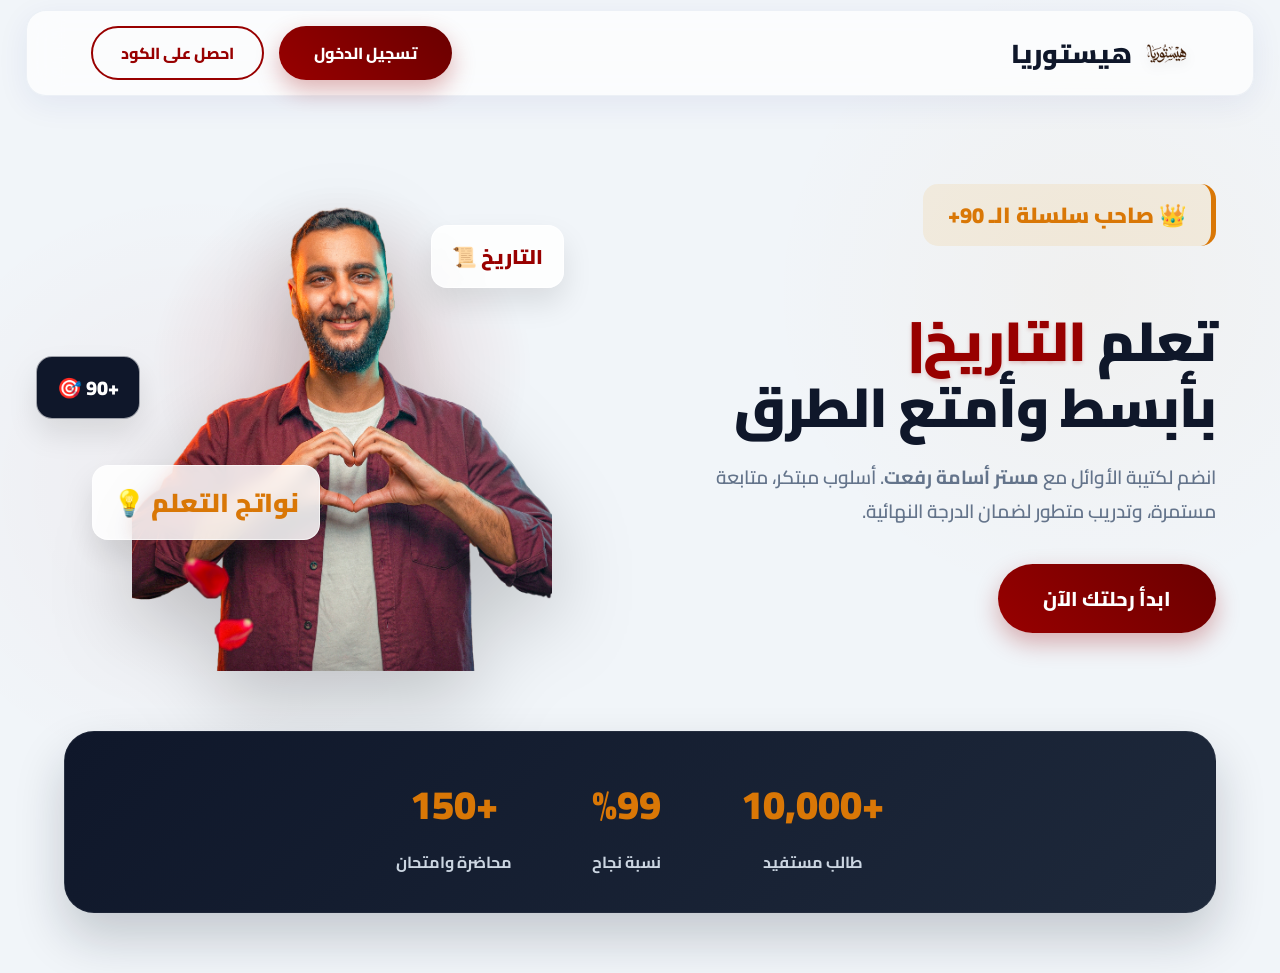
==== index.html @ 27aa2510 "Add files via upload" ====
<!DOCTYPE html>
<html lang="ar" dir="rtl">
<head>
    <meta charset="UTF-8">
    <meta name="viewport" content="width=device-width, initial-scale=1.0">
    <title>منصة الطالب | هيستوريا VIP</title>
    
    <link rel="icon" type="image/png" href="logo.png">
    <link rel="shortcut icon" href="logo.png">
    <link rel="apple-touch-icon" href="logo.png">

    <meta property="og:title" content="منصة الطالب | هيستوريا">
    <meta property="og:description" content="تعلم التاريخ بأبسط وأمتع الطرق مع مستر أسامة رفعت">
    <meta property="og:image" content="logo.png">
    <meta property="og:type" content="website">

    <meta name="description" content="منصة هيستوريا التعليمية لمستر أسامة رفعت، خبير تدريس مادة التاريخ للثانوية العامة.">
    
    <link href="https://fonts.googleapis.com/css2?family=Cairo:wght@400;600;700;900&display=swap" rel="stylesheet">
    <meta name="google-site-verification" content="drZjRuAbbW_q44f7L9jwYfN19uJqpcbithI-6bMrOZg" />
    
    <style>
        /* ========================================== */
        /* 🎨 الهوية البصرية الجديدة (Premium VIP) */
        /* ========================================== */
        * { box-sizing: border-box; scroll-behavior: smooth; font-family: 'Cairo', sans-serif; } 
        :root {
            --primary: #980000;       
            --primary-hover: #6a0000; 
            --secondary: #0f172a;     
            --accent: #d97706;        
            --bg-color: #f1f5f9; 
            --card-bg: rgba(255, 255, 255, 0.85);
            --text-main: #1e293b;
            --text-muted: #64748b;
            --border: rgba(226, 232, 240, 0.6);
            --glass-shadow: 0 8px 32px 0 rgba(31, 38, 135, 0.07);
            --success: #10b981;
            --danger: #ef4444;
        }

        body { 
            background: var(--bg-color); 
            background-image: radial-gradient(circle at 15% 50%, rgba(152, 0, 0, 0.04), transparent 25%),
                              radial-gradient(circle at 85% 30%, rgba(217, 119, 6, 0.04), transparent 25%);
            margin: 0; padding: 0; color: var(--text-main); overflow-x: hidden;
        }

        /* سكرول بار احترافي */
        ::-webkit-scrollbar { width: 8px; }
        ::-webkit-scrollbar-track { background: transparent; }
        ::-webkit-scrollbar-thumb { background: #cbd5e1; border-radius: 10px; }
        ::-webkit-scrollbar-thumb:hover { background: var(--primary); }

        /* ========================================== */
        /* 🌍 الصفحة الرئيسية (Landing Page) */
        /* ========================================== */
        .landing-page { min-height: 100vh; display: flex; flex-direction: column; position: relative; }
        .landing-navbar {
            display: flex; justify-content: space-between; align-items: center;
            padding: 15px 5%; position: sticky; top: 10px; z-index: 100;
            background: rgba(255, 255, 255, 0.7); backdrop-filter: blur(16px);
            border: 1px solid var(--border); border-radius: 20px;
            box-shadow: var(--glass-shadow); margin: 0 2%;
        }
        .landing-logo { font-size: 26px; font-weight: 900; color: var(--secondary); display: flex; align-items: center; gap: 12px; }
        .landing-logo img { width: 45px; filter: drop-shadow(0 4px 6px rgba(0,0,0,0.1)); }
        
        .nav-actions { display: flex; gap: 15px; }

        .btn-outline { background: transparent; color: var(--primary); border: 2px solid var(--primary); padding: 10px 28px; border-radius: 50px; font-weight: 800; font-size: 16px; cursor: pointer; transition: 0.4s; }
        .btn-outline:hover { background: var(--primary); color: white; transform: translateY(-3px); box-shadow: 0 10px 20px rgba(152, 0, 0, 0.15); }
        .btn-solid { background: linear-gradient(45deg, var(--primary), var(--primary-hover)); color: white; border: none; padding: 12px 35px; border-radius: 50px; font-weight: 800; font-size: 16px; cursor: pointer; transition: 0.4s cubic-bezier(0.175, 0.885, 0.32, 1.275); box-shadow: 0 10px 25px rgba(152, 0, 0, 0.3); }
        .btn-solid:hover { transform: translateY(-4px) scale(1.02); box-shadow: 0 15px 35px rgba(152, 0, 0, 0.4); }

        .hero-section { display: flex; align-items: center; justify-content: space-between; padding: 60px 5%; flex-wrap: wrap-reverse; gap: 40px; z-index: 1; }
        .hero-content { flex: 1; min-width: 300px; animation: fadeInUp 1s ease-out forwards; }
        .hero-content h1 { font-size: 55px; font-weight: 900; color: var(--secondary); line-height: 1.2; margin-bottom: 20px; letter-spacing: -1px; }
        .hero-content h1 span { color: var(--primary); text-shadow: 0 2px 4px rgba(152, 0, 0, 0.2); }
        .hero-content p { font-size: 19px; color: var(--text-muted); font-weight: 600; line-height: 1.8; margin-bottom: 35px; max-width: 95%; }
        
        .hero-image-wrapper { flex: 1; min-width: 300px; display: flex; justify-content: center; position: relative; animation: fadeInUp 1.2s ease-out forwards; }
        .hero-image-bg { position: absolute; width: 450px; height: 450px; background: radial-gradient(circle, rgba(152, 0, 0, 0.15) 0%, transparent 60%); z-index: 1; border-radius: 50%; }
        .hero-image-wrapper img { width: 100%; max-width: 420px; z-index: 2; border-radius: 30px; filter: drop-shadow(0 30px 40px rgba(0,0,0,0.2)); }
        
        .float-icon { position: absolute; padding: 12px 20px; border-radius: 16px; font-weight: 900; font-size: 20px; z-index: 3; color: var(--primary); background: rgba(255, 255, 255, 0.85); backdrop-filter: blur(8px); border: 1px solid rgba(255, 255, 255, 0.6); box-shadow: 0 15px 30px rgba(0,0,0,0.1); animation: floating 4s ease-in-out infinite alternate; }
        .float-1 { top: 15%; right: 10%; animation-delay: 0s; }
        .float-2 { bottom: 25%; left: 5%; animation-delay: 1.5s; font-size: 26px; color: var(--accent); }
        .float-3 { top: 40%; left: -5%; animation-delay: 3s; background: var(--secondary); color: white; }

        @keyframes floating { 0% { transform: translateY(0px) rotate(0deg); } 100% { transform: translateY(-18px) rotate(4deg); } }
        @keyframes fadeInUp { from { opacity: 0; transform: translateY(40px); } to { opacity: 1; transform: translateY(0); } }

        .trust-bar { display: flex; justify-content: center; gap: 80px; flex-wrap: wrap; background: linear-gradient(135deg, var(--secondary), #1e293b); padding: 35px 20px; margin: 0 5% 60px 5%; border-radius: 30px; box-shadow: 0 25px 50px rgba(15, 23, 42, 0.2); border: 1px solid rgba(255,255,255,0.05); z-index: 10; position: relative;}
        .trust-item { text-align: center; }
        .trust-item h2 { margin: 0; color: var(--accent); font-size: 40px; font-weight: 900; }
        .trust-item p { margin: 5px 0 0 0; color: #cbd5e1; font-weight: bold; font-size: 16px; }

        .features-section { padding: 80px 5%; text-align: center; background: white; }
        .features-section h2 { font-size: 38px; font-weight: 900; color: var(--secondary); margin-bottom: 60px; }
        .features-grid { display: grid; grid-template-columns: repeat(auto-fit, minmax(300px, 1fr)); gap: 40px; }
        .feature-card { background: var(--card-bg); padding: 45px 30px; border-radius: 30px; border: 1px solid var(--border); box-shadow: 0 10px 30px rgba(0,0,0,0.03); position: relative; overflow: hidden; transition: 0.4s cubic-bezier(0.175, 0.885, 0.32, 1.275); }
        .feature-card::after { content: ''; position: absolute; bottom: 0; left: 0; width: 100%; height: 5px; background: linear-gradient(90deg, var(--primary), var(--accent)); transform: scaleX(0); transition: 0.4s ease; transform-origin: right; }
        .feature-card:hover { transform: translateY(-12px); box-shadow: 0 25px 50px rgba(0,0,0,0.08); }
        .feature-card:hover::after { transform: scaleX(1); transform-origin: left; }
        .feature-icon { font-size: 55px; margin-bottom: 25px; filter: drop-shadow(0 4px 6px rgba(0,0,0,0.1)); }
        .feature-card h3 { font-size: 24px; font-weight: 900; color: var(--secondary); margin-bottom: 15px; }
        .feature-card p { font-size: 16px; color: var(--text-muted); font-weight: 600; line-height: 1.7; }

        .contact-section { background: var(--bg-color); padding: 80px 5%; text-align: center; border-top: 1px solid var(--border); }
        .contact-section h2 { font-size: 34px; font-weight: 900; color: var(--secondary); margin-bottom: 20px; }
        .contact-numbers { display: flex; justify-content: center; gap: 20px; flex-wrap: wrap; margin-top: 40px; }
        .social-btn { padding: 14px 30px; border-radius: 50px; font-size: 16px; font-weight: 900; display: inline-flex; align-items: center; gap: 12px; text-decoration: none; color: white; transition: 0.4s cubic-bezier(0.175, 0.885, 0.32, 1.275); border: none; cursor: pointer; box-shadow: 0 10px 25px rgba(0,0,0,0.15); }
        .social-btn:hover { transform: translateY(-5px) scale(1.05); box-shadow: 0 15px 35px rgba(0,0,0,0.25); color: white; }
        .btn-facebook { background: linear-gradient(45deg, #1877F2, #0b3f83); }
        .btn-youtube { background: linear-gradient(45deg, #FF0000, #980000); }
        .btn-whatsapp { background: linear-gradient(45deg, #25D366, #128C7E); }
        .social-icon-img { width: 24px; height: 24px; fill: currentColor; }

        .cursor { color: var(--primary); animation: blink 0.8s infinite; }
        @keyframes blink { 0%, 100% { opacity: 1; } 50% { opacity: 0; } }

        /* ========================================== */
        /* 💻 واجهة المنصة الداخلية (App Dashboard) */
        /* ========================================== */
        #app-layout { display: none; height: 100vh; overflow: hidden; background: var(--bg-color); }
        .topbar { background: var(--card-bg); backdrop-filter: blur(20px); height: 80px; display: flex; justify-content: space-between; align-items: center; padding: 0 30px; box-shadow: var(--glass-shadow); z-index: 10; position: relative; border-bottom: 1px solid var(--border); }
        .student-info { display: flex; align-items: center; gap: 15px; }
        .student-info img { border: 2px solid var(--primary); padding: 2px; }
        .student-name { font-weight: 900; color: var(--secondary); font-size: 19px; margin: 0; }
        .wallet-btn { background: rgba(16, 185, 129, 0.1); color: var(--success); border: 2px solid rgba(16, 185, 129, 0.3); padding: 8px 20px; border-radius: 20px; font-weight: 800; font-size: 16px; cursor: pointer; display: flex; align-items: center; gap: 8px; transition: 0.3s; }
        .wallet-btn:hover { background: rgba(16, 185, 129, 0.2); transform: scale(1.05); }
        
        .main-container { display: flex; height: calc(100vh - 80px); padding: 20px; gap: 20px; }
        
        /* Floating Sidebar */
        .sidebar { 
            width: 260px; background: var(--card-bg); backdrop-filter: blur(20px); border: 1px solid var(--border);
            border-radius: 24px; padding: 25px 15px; display: flex; flex-direction: column; gap: 8px; box-shadow: var(--glass-shadow); overflow-y: auto;
        }
        .nav-item { padding: 16px 20px; color: var(--text-muted); cursor: pointer; font-weight: 800; font-size: 16px; display: flex; align-items: center; gap: 12px; transition: 0.3s; border-radius: 16px; }
        .nav-item:hover { background: rgba(152, 0, 0, 0.05); color: var(--primary); transform: translateX(-5px); }
        .nav-item.active { background: linear-gradient(45deg, var(--primary), var(--primary-hover)); color: white; box-shadow: 0 8px 20px rgba(152, 0, 0, 0.25); }

        .content-area { flex: 1; overflow-y: auto; padding: 10px 20px 40px 20px; }
        .tab-content { display: none; animation: fadeIn 0.4s ease; }
        .tab-content.active { display: block; }

        /* كارت الطالب الـ VIP الداخلي */
        .premium-student-card {
            background: linear-gradient(135deg, var(--secondary), #0f172a);
            border: 1px solid rgba(255,255,255,0.1); box-shadow: 0 20px 40px rgba(15, 23, 42, 0.3);
            border-radius: 30px; padding: 40px; position: relative; overflow: hidden;
            margin-bottom: 30px; display: flex; flex-wrap: wrap; align-items: center; justify-content: space-between; gap: 20px;
        }
        .premium-student-card::after {
            content: ''; position: absolute; top: 0; left: 0; right: 0; bottom: 0;
            background: url('[data-uri]') repeat;
            pointer-events: none;
        }
        .premium-student-card::before { content: ''; position: absolute; width: 300px; height: 300px; background: radial-gradient(circle, rgba(152,0,0,0.3) 0%, transparent 70%); top: -50px; right: -50px; opacity: 0.8; border-radius: 50%; pointer-events: none; }
        
        .student-info-col { flex: 2; min-width: 250px; z-index: 2; }
        .student-barcode-col { flex: 1; min-width: 150px; text-align: left; z-index: 2; display: flex; flex-direction: column; align-items: flex-end; }
        .student-data-row { display: flex; align-items: center; gap: 10px; margin-bottom: 12px; color: #cbd5e1; font-size: 16px; font-weight: bold; }
        .student-data-row i { background: rgba(255,255,255,0.1); padding: 8px; border-radius: 10px; font-style: normal; font-size: 15px; display: flex; align-items: center; justify-content: center; }

        .page-header { margin-bottom: 25px; }
        .page-header h2 { color: var(--secondary); margin: 0 0 5px 0; font-size: 28px; font-weight: 900; letter-spacing: -0.5px; }
        .page-header p { color: var(--text-muted); margin: 0; font-weight: bold; font-size: 15px;}

        .table-card { background: var(--card-bg); border-radius: 24px; border: 1px solid var(--border); overflow: hidden; box-shadow: var(--glass-shadow); backdrop-filter: blur(10px); }
        .full-table { width: 100%; border-collapse: collapse; }
        .full-table th, .full-table td { padding: 18px 20px; text-align: right; border-bottom: 1px solid var(--border); font-weight: bold; }
        .full-table th { background: rgba(241, 245, 249, 0.7); color: var(--secondary); font-weight: 900; font-size: 15px; }
        .full-table tr:hover td { background: #f1f5f9; }
        .badge { padding: 6px 12px; border-radius: 20px; font-weight: 800; font-size: 13px; }
        .badge-present { color: #047857; background: #d1fae5; }
        .badge-absent { color: #b91c1c; background: #fee2e2; }

        .btn { width: 100%; background: linear-gradient(45deg, var(--primary), var(--primary-hover)); color: white; border: none; padding: 14px 20px; border-radius: 15px; font-size: 16px; font-weight: 900; cursor: pointer; transition: 0.3s; box-shadow: 0 5px 15px rgba(152,0,0,0.2); }
        .btn:hover { transform: translateY(-2px); box-shadow: 0 10px 20px rgba(152,0,0,0.3); }
        .btn-secondary { background: var(--secondary); box-shadow: 0 5px 15px rgba(15,23,42,0.2); }
        .btn-secondary:hover { background: #1e293b; box-shadow: 0 10px 20px rgba(15,23,42,0.3); }

        /* Modal VIP */
        .auth-overlay { position: fixed; top: 0; left: 0; width: 100%; height: 100%; background: rgba(15, 23, 42, 0.9); backdrop-filter: blur(15px); display: none; justify-content: center; align-items: center; z-index: 99999; }
        .auth-overlay.active { display: flex; animation: fadeIn 0.3s ease; }
        .auth-container { display: flex; width: 100%; max-width: 950px; min-height: 600px; background: var(--card-bg); border-radius: 30px; box-shadow: 0 40px 80px rgba(0,0,0,0.5); overflow: hidden; border: 1px solid rgba(255, 255, 255, 0.1); }
        .auth-form-side { flex: 1.2; padding: 60px 50px; display: flex; flex-direction: column; justify-content: center; background: #ffffff; max-height: 90vh; overflow-y: auto; position: relative; }
        .auth-brand-side { flex: 0.8; background: linear-gradient(145deg, var(--secondary) 0%, #1e293b 100%); color: white; padding: 50px 40px; display: flex; flex-direction: column; align-items: center; justify-content: center; text-align: center; position: relative; overflow: hidden; }
        .auth-brand-side::before { content: ''; position: absolute; width: 400px; height: 400px; background: radial-gradient(circle, rgba(152, 0, 0, 0.4) 0%, transparent 60%); top: -100px; right: -100px; border-radius: 50%; pointer-events: none; }
        .auth-brand-side::after { content: ''; position: absolute; width: 300px; height: 300px; background: radial-gradient(circle, rgba(217, 119, 6, 0.15) 0%, transparent 60%); bottom: -50px; left: -50px; border-radius: 50%; pointer-events: none; }
        .modal-logo-wrapper { background: white; width: 140px; height: 140px; border-radius: 50%; display: flex; align-items: center; justify-content: center; box-shadow: 0 20px 40px rgba(0,0,0,0.3); z-index: 2; margin-bottom: 25px; border: 4px solid rgba(255,255,255,0.05); padding: 15px; }
        .modal-logo-wrapper img { max-width: 100%; max-height: 100%; border-radius: 50%; }
        
        .auth-input-group { margin-bottom: 22px; text-align: right; width: 100%; }
        .auth-input-group label { display: block; margin-bottom: 10px; font-weight: 900; color: var(--secondary); font-size: 15px; }
        .auth-input-group input, .auth-input-group select { width: 100%; padding: 16px 20px; border: 2px solid #e2e8f0; border-radius: 16px; font-size: 16px; transition: all 0.3s ease; background: #f8fafc; color: var(--text-main); font-weight: 700; }
        .auth-input-group input:focus, .auth-input-group select:focus { border-color: var(--primary); background: white; outline: none; box-shadow: 0 0 0 4px rgba(152, 0, 0, 0.1); }
        .auth-btn-submit { width: 100%; background: linear-gradient(45deg, var(--primary), var(--primary-hover)); color: white; border: none; padding: 18px; border-radius: 16px; font-size: 18px; font-weight: 900; cursor: pointer; transition: all 0.3s ease; margin-top: 15px; box-shadow: 0 10px 25px rgba(152,0,0,0.25); }
        .auth-btn-submit:hover { transform: translateY(-3px); box-shadow: 0 15px 35px rgba(152,0,0,0.35); }
        .auth-btn-outline { background: transparent; color: var(--secondary); border: 2px solid #e2e8f0; box-shadow: none; margin-top: 15px; }
        .auth-btn-outline:hover { background: #f1f5f9; color: var(--primary); border-color: #cbd5e1; transform: translateY(-2px); }
        .close-auth { position: absolute; top: 25px; left: 25px; background: #f1f5f9; border: none; width: 45px; height: 45px; border-radius: 50%; font-size: 20px; cursor: pointer; transition: 0.3s; z-index: 10; display: flex; align-items: center; justify-content: center; color: var(--text-muted); }
        .close-auth:hover { background: var(--danger); color: white; transform: rotate(90deg); }

        /* Toast Styling (إشعارات منبثقة) */
        #premium-toast-container { position: fixed; top: 30px; left: 30px; z-index: 999999; display: flex; flex-direction: column; gap: 15px; pointer-events: none; }
        .premium-toast { min-width: 320px; max-width: 420px; background: rgba(255, 255, 255, 0.98); backdrop-filter: blur(10px); border-radius: 16px; box-shadow: 0 20px 40px rgba(0,0,0,0.15); display: flex; flex-direction: column; overflow: hidden; animation: slideInLeftToast 0.5s cubic-bezier(0.175, 0.885, 0.32, 1.275) forwards; border: 1px solid rgba(255,255,255,0.5); }
        .premium-toast-content { display: flex; align-items: center; padding: 18px 24px; gap: 18px; direction: rtl; }
        .toast-icon { font-size: 28px; display: flex; align-items: center; justify-content: center; }
        .toast-text { color: #1e293b; font-size: 15px; font-weight: 800; line-height: 1.5; flex: 1; text-align: right; }
        .toast-success { border-right: 6px solid #10b981; }
        .toast-error { border-right: 6px solid #ef4444; }

        @media (max-width: 768px) {
            .hero-section { flex-direction: column; text-align: center; }
            .auth-brand-side { display: none; }
            .auth-container { flex-direction: column; width: 95%; }
            .auth-form-side { padding: 40px 20px; }
            .main-container { flex-direction: column; padding: 10px; }
            .sidebar { width: 100%; height: auto; flex-direction: row; overflow-x: auto; padding: 10px; position: sticky; top: 0; z-index: 100; border-radius: 16px; margin-bottom: 15px; }
            .nav-item { padding: 10px 20px; white-space: nowrap; font-size: 14px; }
            .nav-item:hover { transform: none; }
            .content-area { padding: 5px; }
            .premium-student-card { flex-direction: column; text-align: center; }
            .student-barcode-col { align-items: center; width: 100%; margin-top: 15px; }
        }
        
        @keyframes fadeIn { from { opacity: 0; transform: translateY(10px); } to { opacity: 1; transform: translateY(0); } }
        @keyframes slideInLeftToast { 0% { opacity: 0; transform: translateX(-60px) scale(0.9); } 100% { opacity: 1; transform: translateX(0) scale(1); } }
        @keyframes slideOutLeftToast { 0% { opacity: 1; transform: translateX(0) scale(1); max-height: 100px; margin-bottom: 15px; } 100% { opacity: 0; transform: translateX(-60px) scale(0.9); max-height: 0; margin-bottom: 0; padding: 0; border: none; } }
        @keyframes floatWatermark { 0%, 100% { top: 10%; left: 10%; } 25% { top: 80%; left: 20%; } 50% { top: 50%; left: 80%; } 75% { top: 20%; left: 60%; } }
        .no-select { user-select: none; -webkit-user-select: none; -ms-user-select: none; }

        /* مشغل الفيديو للموبايل */
        @media (max-width: 768px) {
            #protected-course-screen { flex-direction: column !important; }
            #protected-course-screen > div:first-child { padding: 10px 15px !important; }
            #protected-course-screen > div:first-child > div { width: 100% !important; justify-content: space-between !important; gap: 10px !important; }
            #player-course-title { font-size: 14px !important; border-right: none !important; padding-right: 0 !important; flex: 1; text-align: right; line-height: 1.4; }
            #protected-course-screen button[onclick="closeCoursePlayer()"] { padding: 8px 12px !important; font-size: 12px !important; white-space: nowrap; }
            #anti-record-container { display: flex !important; flex-direction: column-reverse !important; width: 100% !important; flex: 1 !important; }
            #video-wrapper { width: 100% !important; height: 250px !important; min-height: 250px !important; flex: none !important; }
            #player-playlist { width: 100% !important; height: auto !important; flex: 1 !important; border-left: none !important; border-top: 2px solid #1e293b !important; padding: 15px !important; overflow-y: auto !important; }
        }
    </style>
</head>
<body>

    <div id="premium-toast-container"></div>

    <!-- 🌍 Landing Page -->
    <div id="landing-page" class="landing-page">
        <nav class="landing-navbar">
            <div class="landing-logo"><img src="logo.png" alt="Logo"><span id="nav-brand-name">هيستوريا</span></div>
           <div class="nav-actions">
            <button class="btn-solid" onclick="openAuthModal('login')">تسجيل الدخول</button>
    <button class="btn-outline" onclick="openAuthModal('forgot')">احصل على الكود</button>
    
</div>
        </nav>

        <main class="hero-section">
            <div class="hero-content">
                <div style="display: inline-block; background: rgba(245, 158, 11, 0.1); border-right: 5px solid var(--accent); padding: 10px 25px; margin-bottom: 25px; border-radius: 15px;">
                    <h2 style="margin: 0; font-size: 22px; font-weight: 900; color: var(--accent);">👑 صاحب سلسلة الـ 90+</h2>
                </div>
                <h1>تعلم <span style="color: var(--primary);" id="typewriter-text">التاريخ</span><span class="cursor">|</span> <br> بأبسط وأمتع الطرق</h1>
                <p>انضم لكتيبة الأوائل مع <strong id="hero-teacher-name">مستر أسامة رفعت</strong>. أسلوب مبتكر، متابعة مستمرة، وتدريب متطور لضمان الدرجة النهائية.</p>
                <button class="btn-solid" style="padding: 16px 45px; font-size: 20px;" onclick="openAuthModal('login')">ابدأ رحلتك الآن</button>
            </div>
            
            <div class="hero-image-wrapper">
                <div class="hero-image-bg"></div>
                <img src="mr.png" alt="Teacher" id="hero-teacher-img">
                <div class="float-icon float-1">التاريخ 📜</div>
                <div class="float-icon float-2">نواتج التعلم 💡</div>
                <div class="float-icon float-3">+90 🎯</div>
            </div>
        </main>
        
        <div class="trust-bar">
            <div class="trust-item"><h2>+10,000</h2><p>طالب مستفيد</p></div>
            <div class="trust-item"><h2>%99</h2><p>نسبة نجاح</p></div>
            <div class="trust-item"><h2>+150</h2><p>محاضرة وامتحان</p></div>
        </div>
    </div>

    <!-- 🔐 Auth Modal -->
    <div class="auth-overlay" id="auth-modal">
        <div class="auth-container">
            <button class="close-auth" onclick="closeAuthModal()">✖</button>
            <div class="auth-form-side">
                <div id="login-form-view">
    <h2 style="color: var(--secondary); margin: 0 0 8px 0; font-weight: 900; font-size: 32px;">مرحباً بعودتك 👋</h2>
    <p style="color: var(--text-muted); margin-bottom: 35px; font-weight: bold;">أدخل بياناتك للوصول إلى منصتك التعليمية</p>
    <div class="auth-input-group"><label>🔢 كود الطالب</label><input type="text" id="studentCode" placeholder="أدخل كودك هنا..." style="text-align: center; letter-spacing: 2px;"></div>
    <div class="auth-input-group"><label>📞 رقم هاتف ولي الأمر (كلمة المرور)</label><input type="text" id="parentPhone" placeholder="01XXXXXXXXX" style="text-align: center; letter-spacing: 2px;"></div>
    <div id="error-msg" style="color: white; background: var(--danger); padding: 15px; border-radius: 12px; display: none;">البيانات غير صحيحة!</div>
    
    <!-- زر تسجيل الدخول الأساسي -->
    <button class="btn-solid" style="width: 100%; margin-top: 15px;" id="login-btn-action" onclick="fetchStudentData()">تسجيل الدخول 🚀</button>
    
    <!-- زر الحصول على الكود (تم تصميمه كزر بارز بدلاً من نص صغير) -->
    <button class="btn-outline" style="width: 100%; margin-top: 15px;" onclick="toggleAuthView('forgot')">احصل على الكود 🔍</button>
</div>
                
                <div id="forgot-form-view" style="display: none;">
                    <h2 style="color: var(--secondary); margin: 0 0 5px 0; font-weight: 900; font-size: 24px;">استرجاع كود الطالب 🔍</h2>
                    <p style="color: var(--text-muted); font-size: 13px; font-weight: bold; margin-bottom: 20px;">أدخل رقم هاتفك أو هاتف ولي الأمر للبحث عن الكود الخاص بك</p>
                    <div class="auth-input-group" style="margin-bottom: 20px;"><label>رقم الهاتف المسجل</label><input type="text" id="forgotPhoneInput" placeholder="01XXXXXXXXX" style="text-align: center; letter-spacing: 2px; font-weight: 900; font-size: 16px;"></div>
                    <button class="btn-solid" style="width: 100%;" id="retrieveCodeBtn" onclick="retrieveStudentCode()">البحث عن الكود 🔍</button>
                    <button class="btn-outline" style="width: 100%; margin-top: 15px;" onclick="toggleAuthView('login')">العودة لتسجيل الدخول</button>
                    <p id="forgotMsg" style="margin-top: 15px; font-weight: bold; font-size: 15px; padding: 10px; border-radius: 8px; display: none;"></p>
                </div>

                <div id="register-form-view" style="display: none;">
                    <h2 style="color: var(--secondary); margin: 0 0 5px 0; font-weight: 900; font-size: 24px;">طلب إنشاء حساب 🎓</h2>
                    <p style="color: var(--text-muted); font-weight: bold; margin-bottom: 20px;">أدخل بياناتك ليتم مراجعتها وتسجيلك</p>
                    <div class="auth-input-group"><label>نوع الحساب</label><select id="regType" onchange="toggleRegFields()"><option value="center">طالب سنتر</option><option value="online">طالب أونلاين</option></select></div>
                    <div class="auth-input-group"><label>الاسم ثلاثي</label><input type="text" id="regName" placeholder="اكتب اسمك كما هو في البطاقة"></div>
                    <div style="display: flex; gap: 10px;">
                        <div class="auth-input-group"><label>هاتفك</label><input type="text" id="regPhone" placeholder="01XXXXXXXXX"></div>
                        <div class="auth-input-group"><label>ولي الأمر</label><input type="text" id="regParentPhone" placeholder="01XXXXXXXXX"></div>
                    </div>
                    <div style="display: flex; gap: 10px;">
                        <div class="auth-input-group" style="flex: 2;"><label>الصف الدراسي</label><select id="regLevel"><option value="الصف الأول الثانوي">الصف الأول الثانوي</option><option value="الصف الثاني الثانوي">الصف الثاني الثانوي</option><option value="الصف الثالث الثانوي">الصف الثالث الثانوي</option></select></div>
                        <div class="auth-input-group" id="regTrackGroup" style="flex: 1;"><label>المسار</label><select id="regTrack"><option value="عام">عام</option><option value="أزهر">أزهر</option></select></div>
                    </div>
                    <div id="centerFields" style="display: flex; gap: 10px;"><div class="auth-input-group"><label>السنتر</label><input type="text" id="regCenterName"></div><div class="auth-input-group"><label>المجموعة</label><input type="text" id="regGroupPref"></div></div>
                    <div id="onlineFields" style="display: none; gap: 10px;"><div class="auth-input-group"><label>المحافظة</label><input type="text" id="regGov"></div><div class="auth-input-group"><label>المدرسة</label><input type="text" id="regSchool"></div></div>
                    <button class="btn-solid" style="width: 100%;" id="submitRegBtn" onclick="submitRegistration()">إرسال الطلب 🚀</button>
                    <button class="btn-outline" style="width: 100%; margin-top: 15px;" onclick="toggleAuthView('login')">لديك حساب بالفعل؟ سجل دخولك</button>
                    <p id="regMsg"></p>
                </div>
            </div>
            <div class="auth-brand-side">
                <div class="modal-logo-wrapper"><img src="logo.png" id="modal-teacher-img"></div>
                <h1 id="modal-teacher-name" style="font-size: 32px; font-weight: 900;">مستر أسامة رفعت</h1>
                <p>سجل دخولك لتتمكن من مشاهدة المحاضرات، حل الامتحانات، ومعرفة نتيجتك أولاً بأول.</p>
                <div id="teacher-contact-box" style="margin-top: 30px; background: rgba(255,255,255,0.05); padding: 20px; border-radius: 20px; font-size: 15px; border: 1px solid rgba(255,255,255,0.1); backdrop-filter: blur(5px);"></div>
            </div>
        </div>
    </div>

    <!-- نافذة النجاح للأونلاين -->
    <div id="successOnlineModal" style="display: none; position: fixed; top: 0; left: 0; width: 100%; height: 100%; background: rgba(16, 185, 129, 0.95); z-index: 1000000; justify-content: center; align-items: center;">
        <div style="text-align: center; color: white; animation: fadeIn 0.5s ease;">
            <div style="font-size: 80px; margin-bottom: 20px;">🎉</div>
            <h1 style="font-size: 35px; margin-bottom: 10px; font-weight: 900;">تم التسجيل بنجاح!</h1>
            <p style="font-size: 20px; margin-bottom: 30px;">كود الدخول الخاص بك هو:</p>
            <div id="newOnlineCodeDisplay" style="background: white; color: var(--success); font-size: 45px; font-weight: 900; padding: 20px 50px; border-radius: 20px; letter-spacing: 5px; box-shadow: 0 15px 35px rgba(0,0,0,0.2); display: inline-block;"></div>
            <br>
            <button class="btn-solid" style="background: var(--secondary); margin-top: 30px; width: auto; padding: 15px 40px; display: inline-block;" onclick="location.reload()">الذهاب لتسجيل الدخول ➡</button>
        </div>
    </div>

    <!-- 💻 المنصة الداخلية -->
    <div id="app-layout">
        <header class="topbar">
            <div class="student-info">
                <img src="logo.png" style="width: 45px; border-radius: 50%;">
                <div><h3 class="student-name" id="top-name">اسم الطالب</h3><span style="font-size: 12px; color: var(--text-muted); font-weight: bold;" id="top-group">المجموعة</span></div>
            </div>
            <div style="display: flex; gap: 10px; align-items: center;">
                <div style="position: relative;">
                    <button class="wallet-btn" style="background: var(--card-bg); border-color: var(--border); color: var(--secondary); padding: 8px 15px;" onclick="toggleNotifications()">
                        🔔 <span id="notif-badge" style="background: var(--danger); color: white; border-radius: 50%; padding: 2px 6px; font-size: 12px; position: absolute; top: -5px; right: -5px; display: none; font-weight: bold;">0</span>
                    </button>
                    <div id="notif-dropdown" style="display: none; position: absolute; top: 50px; left: 0; width: 320px; background: white; box-shadow: 0 10px 30px rgba(0,0,0,0.15); border-radius: 12px; border: 1px solid var(--border); z-index: 1000; padding: 15px; max-height: 400px; overflow-y: auto;">
                        <h4 style="margin: 0 0 10px 0; border-bottom: 1px solid var(--border); padding-bottom: 10px; color: var(--secondary); font-weight: 900;">الإشعارات 🔔</h4>
                        <div id="notif-list" style="display: flex; flex-direction: column; gap: 10px;"></div>
                    </div>
                </div>
                <button class="wallet-btn" onclick="switchTab('tab-wallet')">💳 <span id="top-balance">0</span> ج.م</button>
            </div>
        </header>

        <div class="main-container">
            <aside class="sidebar">
                <div class="nav-item active" onclick="switchTab('tab-home')">🏠 الرئيسية</div>
                <div class="nav-item" onclick="switchTab('tab-attendance')">📅 سجل الحضور</div>
                <div class="nav-item" onclick="switchTab('tab-exams')">📝 الامتحانات</div>
                <div class="nav-item" onclick="switchTab('tab-lectures')">🎬 المحاضرات</div>
                <div class="nav-item" onclick="switchTab('tab-wallet')">💰 محفظتي</div>
                <div class="nav-item" onclick="switchTab('tab-rewards')" style="color: #fda4af;">🎁 متجر المكافآت</div>
                <div class="nav-item" onclick="switchTab('tab-forum')" style="color: #c4b5fd;">💬 اسأل المستر</div>
                <div class="nav-item" style="color: var(--danger); margin-top: auto;" onclick="logoutStudent()">🚪 خروج</div>
            </aside>

            <main class="content-area">
                <!-- 🏠 الرئيسية -->
                <div id="tab-home" class="tab-content active">
                    <div class="premium-student-card">
                        <div class="student-info-col">
                            <span style="background:rgba(255, 255, 255, 0.15); padding:6px 15px; border-radius:30px; font-size:12px; font-weight:bold; color:#f8fafc; border: 1px solid rgba(255,255,255,0.3); margin-bottom: 15px; display: inline-block;">● متصل الآن بالمنصة</span>
                            <h2 id="card-student-name" style="margin:0 0 15px 0; font-size:28px; color: white; font-weight: 900;">اسم الطالب</h2>
                            <div style="color: white; font-size: 16px; font-weight: bold; line-height: 1.8;">
                                <div>🎓 الصف: <span id="card-student-level">---</span></div>
                                <div>📚 المجموعة: <span id="card-student-group-name">---</span></div>
                                <div>🏆 نقاط السلوك: <span id="card-behavior-points" style="color: var(--accent); font-size: 20px;">0</span></div>
                            </div>
                        </div>
                        <div class="student-barcode-col">
                            <span style="font-weight:900; letter-spacing:2px; color:#94a3b8; margin-bottom: 10px;">DIGITAL ID</span>
                            <div style="background:white; padding:15px; border-radius:20px; text-align: center; border: 5px solid var(--primary); width: 100%; max-width: 230px;">
                                <svg id="digitalIdBarcode" style="height:60px; width:100%;"></svg>
                                <div id="card-student-code-num" style="font-weight: 900; font-size: 20px; margin-top: 8px; letter-spacing: 4px;">---</div>
                            </div>
                        </div>
                    </div>

                    <div class="page-header"><h2>نظرة عامة</h2><p>ملخص نشاطك في السنتر</p></div>

                    <div style="background: white; padding: 20px; border-radius: 20px; border: 1px solid var(--border); margin-bottom: 25px; box-shadow: 0 10px 20px rgba(0,0,0,0.03);">
                        <div style="display:flex; justify-content:space-between; align-items:center; margin-bottom:15px; flex-wrap:wrap; gap:5px;">
                            <h4 style="margin:0; font-weight:900; color:var(--secondary); font-size: 18px;" id="tracker-text">📈 جاري حساب خطة المذاكرة...</h4>
                            <span id="tracker-percentage" style="background:var(--primary); color:white; padding:4px 12px; border-radius:20px; font-size:13px; font-weight:900;">0%</span>
                        </div>
                        <div style="width:100%; height:12px; background:var(--bg-color); border-radius:10px; overflow:hidden; border: 1px solid var(--border);">
                            <div id="tracker-bar" style="width: 0%; height:100%; background: linear-gradient(90deg, var(--primary), #38bdf8); transition: 0.5s ease-out; border-radius: 10px;"></div>
                        </div>
                        <p id="tracker-reminder" style="margin: 15px 0 0 0; font-size:14px; color:var(--text-muted); font-weight:bold; background: #f8fafc; padding: 10px; border-radius: 8px;"></p>
                    </div>

                    <div style="background: linear-gradient(135deg, #0f172a, #1e293b); color: white; padding: 30px; border-radius: 24px; display: flex; justify-content: space-between; align-items: center; box-shadow: 0 20px 40px rgba(0,0,0,0.2); margin-bottom: 40px; flex-wrap: wrap; gap: 20px;">
                        <div>
                            <p style="margin: 0 0 10px 0; color: #cbd5e1; font-size: 16px; font-weight: bold;">رصيد المحفظة المتاح لشراء المحاضرات</p>
                            <h2 style="margin: 0; font-size: 45px; font-weight: 900; display: flex; align-items: center; gap: 10px;">
                                <span id="walletBalanceDisplay" style="color: #fff;">0</span> 
                                <span style="font-size: 20px; color: #10b981; background: rgba(16,185,129,0.15); padding: 4px 12px; border-radius: 8px;">ج.م</span>
                            </h2>
                        </div>
                        <div style="min-width: 200px;">
                            <button class="btn" style="background: linear-gradient(45deg, #10b981, #059669); font-size: 18px;" onclick="switchTab('tab-wallet')">➕ شحن رصيد المحفظة</button>
                        </div>
                    </div>
                </div>

                <!-- 📅 سجل الحضور -->
                <div id="tab-attendance" class="tab-content">
                    <div class="page-header"><h2 style="color: var(--secondary);">سجل الحضور 📅</h2><p>متابعة تفصيلية لحضورك في الحصص</p></div>
                    <div class="table-card"><table class="full-table" id="attendance-details"></table></div>
                </div>

                <!-- 📝 سجل الامتحانات -->
                <div id="tab-exams" class="tab-content">
                    <div class="page-header"><h2 style="color: var(--secondary);">الامتحانات 📝</h2><p>درجاتك في الامتحانات والواجبات</p></div>
                    <button class="btn" style="margin-bottom: 30px; font-size: 18px; padding: 18px;" onclick="showOnlineExams()">💻 الدخول لمنصة الامتحانات الإلكترونية</button>
                    <div class="table-card"><table class="full-table" id="exams-details"></table></div>
                </div>

                <!-- 🎬 المحاضرات -->
                <div id="tab-lectures" class="tab-content">
                    <div class="page-header"><h2 style="color: var(--secondary);">المحاضرات 🎬</h2><p>شاهد دروسك ومراجعاتك المسجلة</p></div>
                    <div id="studentLecturesList" style="display: grid; grid-template-columns: repeat(auto-fill, minmax(300px, 1fr)); gap: 25px;"></div>
                </div>

                <!-- 💰 المحفظة -->
                <div id="tab-wallet" class="tab-content">
                    <div class="page-header"><h2 style="color: var(--secondary);">المحفظة 💰</h2></div>
                    <div style="background: linear-gradient(135deg, var(--secondary), var(--primary)); border-radius: 24px; padding: 40px; text-align: center; color: white; margin-bottom: 30px;">
                        <h3 style="margin: 0 0 15px 0; color: rgba(255,255,255,0.8);">الرصيد المتاح حالياً</h3>
                        <h1 style="font-size: 60px; font-weight: 900; margin: 0;" id="wallet-page-balance">0 <span style="font-size: 24px;">ج.م</span></h1>
                    </div>
                    <div style="background: white; padding: 30px; border-radius: 24px; border: 1px solid var(--border);">
                        <h3 style="color: var(--secondary); margin: 0 0 10px 0;">💳 شحن الرصيد بكود التفعيل</h3>
                        <div style="display: flex; gap: 15px; flex-wrap: wrap;">
                            <input type="text" id="rechargeCodeInput" placeholder="أدخل الكود" style="flex: 1; padding: 15px; font-size: 18px; text-align: center; border: 2px solid var(--border); border-radius: 16px;">
                            <button class="btn" style="width: auto; padding: 0 40px;" onclick="redeemCode()">شحن الآن 🚀</button>
                        </div>
                    </div>
                </div>

                <!-- 🎁 المتجر -->
                <div id="tab-rewards" class="tab-content">
                    <div class="page-header"><h2 style="color: var(--secondary);">المتجر 🎁</h2></div>
                    <div style="background: white; border-radius: 24px; padding: 30px; border: 1px solid var(--border); margin-bottom: 30px;">
                        <h3 style="color: var(--primary); margin: 0 0 20px 0;">🛍️ العناصر المتاحة</h3>
                        <div id="student-store-grid" style="display: grid; gap: 20px; grid-template-columns: repeat(auto-fill, minmax(280px, 1fr));"></div>
                    </div>
                    <div style="background: white; border-radius: 24px; padding: 30px; border: 1px solid var(--border);">
                        <h3 style="color: var(--secondary); margin: 0 0 20px 0;">🛒 مشترياتي</h3>
                        <div class="table-card"><table class="full-table"><tbody id="student-orders-tbody"></tbody></table></div>
                    </div>
                </div>

                <!-- 💬 المنتدى -->
                <div id="tab-forum" class="tab-content">
                    <div class="page-header"><h2 style="color: var(--secondary);">اسأل المستر 💬</h2></div>
                    <div style="background: white; border-radius: 24px; padding: 30px; border: 1px solid var(--border); margin-bottom: 30px;">
                        <textarea id="forumQuestionInput" placeholder="اكتب سؤالك هنا..." rows="4" style="width: 100%; padding: 20px; border-radius: 16px; border: 2px solid var(--border); font-size: 16px; font-weight: bold;"></textarea>
                        <button class="btn" style="margin-top: 20px; border-radius: 16px;" onclick="submitForumQuestion()">نشر السؤال 🚀</button>
                    </div>
                    <h3 style="margin-bottom: 20px; color: var(--secondary);">📌 مناقشات زملائك</h3>
                    <div id="forum-questions-list" style="display:flex; flex-direction:column; gap:20px;"></div>
                </div>
            </main>
        </div>
    </div>

    <!-- 💻 شاشات الامتحان الإلكتروني والمحاضرات (مخفية) -->
    <div id="online-exams-list-screen" style="display: none; padding: 40px 20px; max-width: 1000px; margin: 0 auto;">
        <div class="page-header" style="text-align: center; margin-bottom: 40px;"><h2>الامتحانات الإلكترونية 💻</h2></div>
        <div id="available-exams-container" style="display: grid; grid-template-columns: repeat(auto-fill, minmax(300px, 1fr)); gap: 20px;"></div>
        <button class="btn btn-secondary" style="margin-top: 40px;" onclick="backToDashboard()">🔙 العودة لمنصة الطالب الرئيسية</button>
    </div>

    <div id="active-exam-screen" style="display: none; padding: 30px 20px; max-width: 800px; margin: 0 auto;">
        <div style="background: var(--secondary); color: white; padding: 15px; border-radius: 12px; text-align: center; margin-bottom: 25px; font-weight: bold; font-size: 22px;">⏱️ الوقت المتبقي: <span id="exam-timer">00:00</span></div>
        <h2 id="active-exam-title" style="text-align: center; color: var(--secondary);"></h2>
        <div id="exam-questions-render"></div>
        <button class="btn" id="submitExamBtn" style="margin-top: 40px;" onclick="submitOnlineExam()">✅ تسليم الامتحان نهائياً</button>
    </div>

    <div id="review-exam-screen" style="display: none; padding: 30px 20px; max-width: 800px; margin: 0 auto;">
        <button class="btn btn-secondary" style="margin-bottom: 20px; width: auto;" onclick="closeReviewScreen()">🔙 العودة</button>
        <div style="background: white; padding: 30px; border-radius: 20px; text-align: center;">
            <h2 id="review-exam-title"></h2>
            <div style="font-size: 32px; font-weight: 900; color: var(--primary);">النتيجة: <span id="review-exam-score" style="color: var(--success);">0</span> / <span id="review-exam-total">0</span></div>
        </div>
        <div id="review-questions-render"></div>
    </div>

    <div id="studentCourseDetailsModal" style="display: none; position: fixed; top: 0; left: 0; width: 100%; height: 100%; background: rgba(15, 23, 42, 0.8); z-index: 999990; align-items: center; justify-content: center; backdrop-filter: blur(10px);">
        <div class="auth-container" style="background: var(--card-bg); width: 650px; max-width: 95%; border-radius: 24px; padding: 30px; position: relative; flex-direction: column; min-height: auto;">
            <span class="close" onclick="document.getElementById('studentCourseDetailsModal').style.display='none'" style="position: absolute; top: 20px; right: 25px; font-size: 32px; cursor: pointer; color: var(--danger);">&times;</span>
            <h2 id="detailsCourseTitle" style="color: var(--secondary); margin-top: 0;"></h2>
            <div style="display: flex; gap: 20px; margin-bottom: 25px;">
                <img id="detailsCourseImage" src="" style="width: 150px; height: 110px; object-fit: cover; border-radius: 12px;">
                <div><p id="detailsCourseDesc" style="color: var(--text-main); font-weight: bold;"></p></div>
            </div>
            <h4>محتويات الكورس 🎥</h4>
            <div id="detailsCoursePlaylist" style="display: flex; flex-direction: column; gap: 12px; max-height: 250px; overflow-y: auto;"></div>
        </div>
    </div>

    <div id="protected-course-screen" style="display: none; position: fixed; top: 0; left: 0; width: 100%; height: 100%; background: #0f172a; z-index: 999999; flex-direction: column;">
        <div style="padding: 15px 30px; background: rgba(15, 23, 42, 0.95); display: flex; justify-content: space-between; align-items: center;">
            <button onclick="closeCoursePlayer()" class="btn-outline" style="color: #ef4444; border-color: #ef4444;">🔙 العودة</button>
            <h3 id="player-course-title" style="color: white; margin: 0;"></h3>
        </div>
        <div style="display: flex; flex: 1; overflow: hidden;" id="anti-record-container">
            <div id="player-playlist" style="width: 350px; background: #0f172a; overflow-y: auto; padding: 25px; border-left: 1px solid #1e293b;"></div>
            <div style="flex: 1; position: relative; background: #000;" id="video-wrapper">
                <iframe id="video-iframe" style="width: 100%; height: 100%; border: none;" allowfullscreen></iframe>
                <div style="position: absolute; top: 0; left: 0; width: 100%; height: 80px; z-index: 5;"></div>
                <div style="position: absolute; bottom: 0; right: 0; width: 10000px; height: 70px; z-index: 5;"></div>
                <div style="position: absolute; bottom: 0; left: 0; width: 10000px; height: 70px; z-index: 5;"></div>
                <div id="video-watermark" style="position: absolute; color: rgba(255,255,255,0.25); font-size: 28px; font-weight: 900; pointer-events: none; z-index: 10; transform: rotate(-30deg); animation: floatWatermark 20s infinite linear; text-align: center;"></div>
                <div id="blackout-screen" onclick="removeBlackout()" style="position: absolute; top:0; left:0; width: 100%; height: 100%; background: rgba(15, 23, 42, 0.98); z-index: 9999; display: none; justify-content: center; align-items: center; flex-direction: column; cursor: pointer;">
                    <span style="font-size: 80px; margin-bottom: 20px;">⚠️</span>
                    <h2 style="color: #ef4444;">تم إخفاء المحتوى للحماية!</h2>
                    <p style="color: #94a3b8;">اضغط هنا للعودة</p>
                </div>
            </div>
        </div>
    </div>

    <!-- استدعاء المكتبات والملف المشفر -->
    <script src="https://cdn.jsdelivr.net/npm/jsbarcode@3.11.5/dist/JsBarcode.all.min.js"></script>
    <script src="student-enc.js"></script>
</body>
</html>
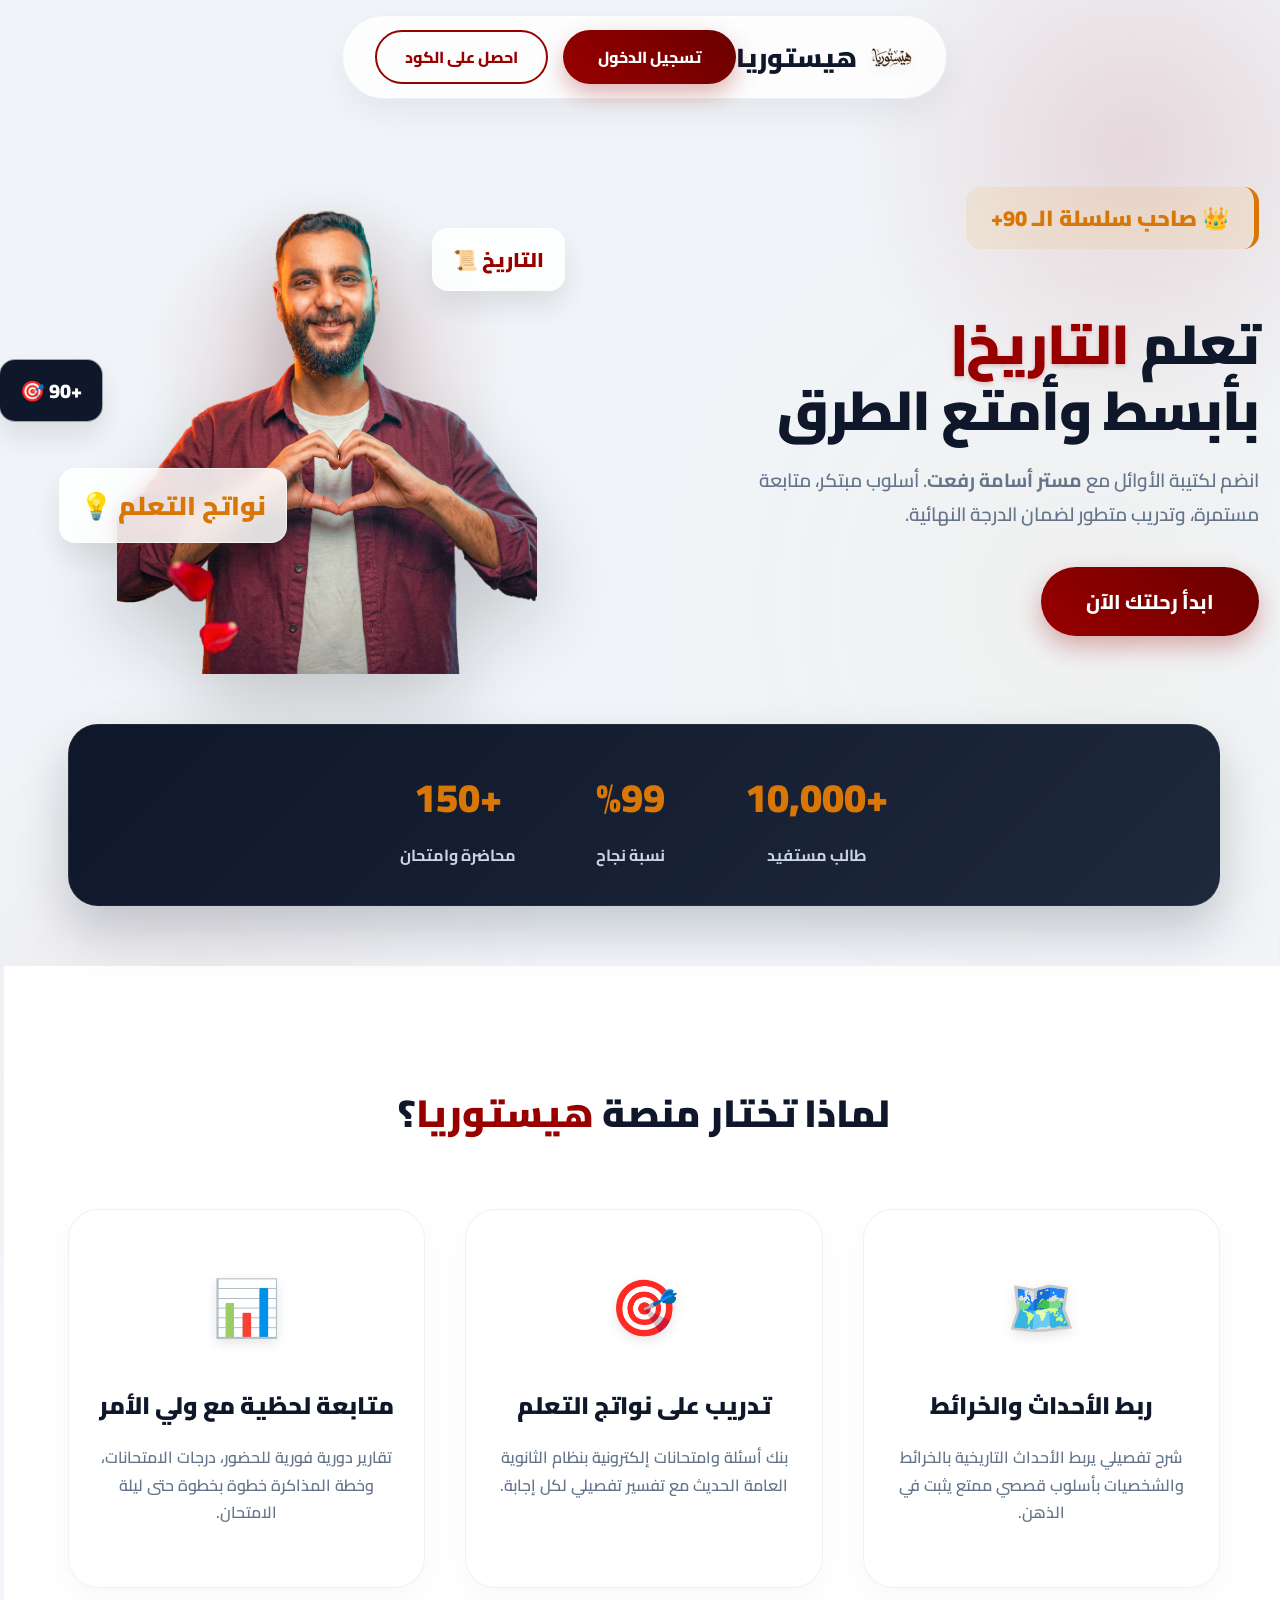
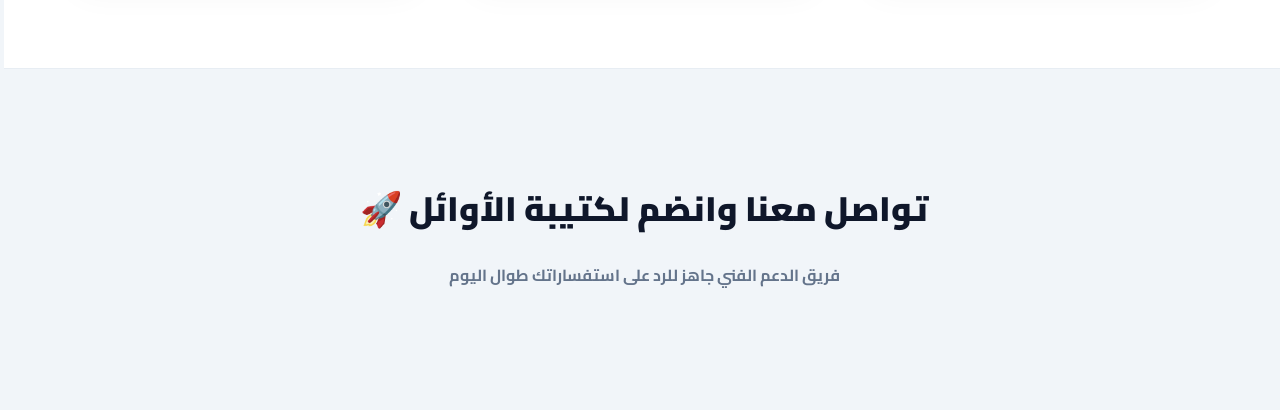
==== commit 4c6375c4: "Add files via upload" ====
--- a/index.html
+++ b/index.html
@@ -18,7 +18,10 @@
     
     <link href="https://fonts.googleapis.com/css2?family=Cairo:wght@400;600;700;900&display=swap" rel="stylesheet">
     <meta name="google-site-verification" content="drZjRuAbbW_q44f7L9jwYfN19uJqpcbithI-6bMrOZg" />
-    
+    <script src="https://unpkg.com/html5-qrcode" type="text/javascript"></script>
+    <!-- 🎬 مكتبة المشغل الاحترافي Plyr.js -->
+    <link rel="stylesheet" href="https://cdn.plyr.io/3.7.8/plyr.css" />
+    <script src="https://cdn.plyr.io/3.7.8/plyr.polyfilled.js"></script>
     <style>
         /* ========================================== */
         /* 🎨 الهوية البصرية الجديدة (Premium VIP) */
@@ -245,6 +248,667 @@
             #video-wrapper { width: 100% !important; height: 250px !important; min-height: 250px !important; flex: none !important; }
             #player-playlist { width: 100% !important; height: auto !important; flex: 1 !important; border-left: none !important; border-top: 2px solid #1e293b !important; padding: 15px !important; overflow-y: auto !important; }
         }
+
+        /* ========================================== */
+        /* 🎨 ثيمات الصفوف الديناميكية والوضع الليلي (VIP) */
+        /* ========================================== */
+        body.theme-grade-1 { --primary: #b45309; --primary-hover: #78350f; --accent: #f59e0b; } /* ذهبي فرعوني لأولى ثانوي */
+        body.theme-grade-2 { --primary: #047857; --primary-hover: #064e3b; --accent: #10b981; } /* زمردي إسلامي لتانية ثانوي */
+        body.theme-grade-3 { --primary: #980000; --primary-hover: #6a0000; --accent: #d97706; } /* أحمر ملكي لتالتة ثانوي */
+
+        body.dark-mode {
+            --bg-color: #090d16;
+            --card-bg: rgba(15, 23, 42, 0.9);
+            --text-main: #f8fafc;
+            --text-muted: #94a3b8;
+            --border: rgba(51, 65, 85, 0.6);
+            --secondary: #f1f5f9;
+        }
+        body.dark-mode .table-card,
+        body.dark-mode .q-slide,
+        body.dark-mode #notif-dropdown {
+            background: #1e293b !important;
+            color: #f8fafc !important;
+            border-color: #334155 !important;
+        }
+        body.dark-mode .full-table th { background: #0f172a; color: #f8fafc; }
+        body.dark-mode .full-table tr:hover td { background: #334155; }
+
+        /* 📱 شريط تطبيق سفلي للموبايل (Bottom App Bar) */
+        @media (max-width: 768px) {
+            #app-layout { height: auto; min-height: 100vh; overflow-y: auto; padding-bottom: 85px; }
+            .main-container { height: auto; padding-bottom: 30px; }
+            .sidebar {
+                position: fixed !important;
+                bottom: 0 !important;
+                top: auto !important;
+                left: 0;
+                right: 0;
+                width: 100% !important;
+                margin: 0 !important;
+                border-radius: 24px 24px 0 0 !important;
+                padding: 8px 10px !important;
+                background: var(--card-bg) !important;
+                backdrop-filter: blur(20px) !important;
+                box-shadow: 0 -10px 30px rgba(0,0,0,0.15) !important;
+                justify-content: space-around;
+                z-index: 9999 !important;
+            }
+            .nav-item {
+                flex-direction: column;
+                gap: 4px;
+                padding: 8px 12px !important;
+                font-size: 11px !important;
+                border-radius: 12px;
+                text-align: center;
+            }
+        }
+
+        /* 🎨 تخصيص مشغل الفيديو Plyr.js ليتماشى مع هوية هيستوريا */
+        :root {
+            --plyr-color-main: var(--primary);
+            --plyr-font-family: 'Cairo', sans-serif;
+            --plyr-control-radius: 10px;
+        }
+        .plyr--video { height: 100% !important; width: 100% !important; }
+
+        /* ========================================================= */
+/* 💳 بطاقة بنك هيستوريا التفاعلية + أنيميشن اللاندينج والـ Auth */
+/* ========================================================= */
+
+/* 1. تحسينات خلفية اللاندينج بيدج المتحركة */
+.landing-page::before {
+    content: '';
+    position: absolute;
+    width: 600px;
+    height: 600px;
+    background: radial-gradient(circle, rgba(152, 0, 0, 0.12) 0%, transparent 70%);
+    top: -150px;
+    right: -150px;
+    border-radius: 50%;
+    animation: pulseGlowBg 6s ease-in-out infinite alternate;
+    pointer-events: none;
+}
+@keyframes pulseGlowBg {
+    0% { transform: scale(1) translate(0, 0); opacity: 0.7; }
+    100% { transform: scale(1.2) translate(-30px, 30px); opacity: 1; }
+}
+
+/* 2. أنيميشن نافذة تسجيل الدخول والتنقل بين التبويبات */
+.auth-overlay.active .auth-container {
+    animation: modalPopIn 0.45s cubic-bezier(0.175, 0.885, 0.32, 1.275) forwards;
+}
+@keyframes modalPopIn {
+    0% { opacity: 0; transform: scale(0.88) translateY(30px); }
+    100% { opacity: 1; transform: scale(1) translateY(0); }
+}
+
+#login-form-view, #guest-form-view, #forgot-form-view, #register-form-view {
+    animation: slideFadeForm 0.35s ease-out forwards;
+}
+@keyframes slideFadeForm {
+    from { opacity: 0; transform: translateX(20px); }
+    to { opacity: 1; transform: translateX(0); }
+}
+
+/* 3. تصميم بطاقة بنك هيستوريا (HISTORIA VIP BANK CARD) */
+.historia-bank-card {
+    width: 100%;
+    max-width: 430px;
+    height: 245px;
+    margin: 0 auto 30px auto;
+    border-radius: 24px;
+    padding: 26px 30px;
+    background: linear-gradient(135deg, #0f172a 0%, #3b0000 55%, #980000 100%);
+    color: #ffffff;
+    box-shadow: 0 25px 50px rgba(152, 0, 0, 0.3), inset 0 1px 1px rgba(255, 255, 255, 0.25);
+    position: relative;
+    overflow: hidden;
+    display: flex;
+    flex-direction: column;
+    justify-content: space-between;
+    direction: ltr;
+    user-select: none;
+    transition: transform 0.4s cubic-bezier(0.175, 0.885, 0.32, 1.275), box-shadow 0.4s ease;
+    border: 1px solid rgba(255, 215, 0, 0.25);
+}
+
+.historia-bank-card:hover, .historia-bank-card.typing-active {
+    transform: translateY(-6px) rotateX(4deg) rotateY(-3deg);
+    box-shadow: 0 30px 60px rgba(152, 0, 0, 0.45), 0 0 25px rgba(245, 158, 11, 0.25);
+}
+
+/* لمعة البطاقة المتحركة */
+.historia-bank-card::before {
+    content: '';
+    position: absolute;
+    top: 0; left: -120%;
+    width: 60%; height: 100%;
+    background: linear-gradient(90deg, transparent, rgba(255, 255, 255, 0.14), transparent);
+    transform: skewX(-25deg);
+    transition: 0.7s;
+    pointer-events: none;
+}
+.historia-bank-card.typing-active::before, .historia-bank-card:hover::before {
+    left: 140%;
+}
+
+.bank-card-top {
+    display: flex;
+    justify-content: space-between;
+    align-items: center;
+    z-index: 2;
+}
+
+.bank-brand {
+    display: flex;
+    align-items: center;
+    gap: 10px;
+}
+.bank-brand img {
+    width: 38px;
+    height: 38px;
+    border-radius: 50%;
+    border: 2px solid #fbbf24;
+    background: #fff;
+}
+.bank-brand-title {
+    font-weight: 900;
+    font-size: 18px;
+    letter-spacing: 1.5px;
+    color: #fbbf24;
+    text-shadow: 0 2px 10px rgba(251, 191, 36, 0.4);
+}
+
+.bank-chip {
+    width: 50px;
+    height: 38px;
+    border-radius: 8px;
+    background: linear-gradient(135deg, #fde68a 0%, #d97706 100%);
+    position: relative;
+    box-shadow: inset 0 1px 2px rgba(255,255,255,0.6), 0 4px 10px rgba(0,0,0,0.3);
+    display: flex;
+    align-items: center;
+    justify-content: center;
+}
+.bank-chip::after {
+    content: '';
+    width: 34px;
+    height: 24px;
+    border: 1px solid rgba(120, 53, 15, 0.45);
+    border-radius: 4px;
+}
+
+/* خانات الـ 16 رقم على البطاقة */
+.bank-card-number {
+    font-family: 'Courier New', monospace;
+    font-size: 24px;
+    font-weight: 900;
+    letter-spacing: 3px;
+    color: #ffffff;
+    text-align: center;
+    margin: 15px 0;
+    text-shadow: 0 3px 8px rgba(0, 0, 0, 0.5);
+    z-index: 2;
+    display: flex;
+    justify-content: space-between;
+    padding: 8px 14px;
+    border-radius: 12px;
+    background: rgba(0, 0, 0, 0.25);
+    border: 1px solid rgba(255, 255, 255, 0.1);
+}
+
+.bank-digit-group {
+    display: inline-block;
+    transition: transform 0.2s ease, color 0.2s ease;
+}
+.bank-digit-group.active-group {
+    color: #fbbf24;
+    transform: scale(1.08);
+}
+
+.bank-card-bottom {
+    display: flex;
+    justify-content: space-between;
+    align-items: flex-end;
+    z-index: 2;
+    direction: rtl;
+}
+
+.bank-holder-label {
+    font-size: 10px;
+    color: #cbd5e1;
+    text-transform: uppercase;
+    margin-bottom: 2px;
+}
+.bank-holder-name {
+    font-size: 15px;
+    font-weight: 900;
+    color: #ffffff;
+}
+
+
+/* ========================================================= */
+/* 🚀 التطوير الاحترافي الشامل: OTP V15 + Floating Nav V2 + Desktop Bento */
+/* ========================================================= */
+
+/* 1. تحسينات عامة للـ Desktop والـ Landing Page */
+.landing-navbar {
+    max-width: 1320px;
+    margin: 15px auto 0 auto !important;
+    padding: 14px 32px !important;
+    border-radius: 100px !important;
+    background: rgba(255, 255, 255, 0.82) !important;
+    box-shadow: 0 15px 35px rgba(15, 23, 42, 0.06) !important;
+}
+body.dark-mode .landing-navbar {
+    background: rgba(15, 23, 42, 0.85) !important;
+}
+
+.hero-section {
+    max-width: 1320px;
+    margin: 0 auto;
+    padding: 50px 25px !important;
+}
+
+/* تنظيم اللابتوب والشاشات الكبيرة */
+@media (min-width: 769px) {
+    .main-container {
+        max-width: 1440px;
+        margin: 0 auto;
+        padding: 24px 30px !important;
+        gap: 28px !important;
+    }
+    .sidebar {
+        width: 270px !important;
+        border-radius: 28px !important;
+        padding: 25px 18px !important;
+        background: var(--card-bg) !important;
+        box-shadow: 0 20px 45px rgba(15, 23, 42, 0.05) !important;
+    }
+    .content-area {
+        padding: 5px 10px 40px 10px !important;
+    }
+}
+
+/* زر تسجيل الخروج العلوي الجديد */
+.top-logout-btn {
+    background: rgba(239, 68, 68, 0.1);
+    color: var(--danger);
+    border: 1.5px solid rgba(239, 68, 68, 0.25);
+    padding: 8px 16px;
+    border-radius: 20px;
+    font-weight: 900;
+    font-size: 14px;
+    cursor: pointer;
+    display: flex;
+    align-items: center;
+    gap: 6px;
+    transition: all 0.3s cubic-bezier(0.175, 0.885, 0.32, 1.275);
+}
+.top-logout-btn:hover {
+    background: var(--danger);
+    color: #ffffff;
+    transform: translateY(-2px);
+    box-shadow: 0 8px 20px rgba(239, 68, 68, 0.3);
+}
+@media (max-width: 768px) {
+    .topbar { padding: 0 12px !important; height: 70px !important; }
+    .top-logout-btn span.logout-text { display: none; }
+    .top-logout-btn { padding: 8px 12px; border-radius: 14px; }
+    .wallet-btn { padding: 6px 12px !important; font-size: 13px !important; }
+    .student-name { font-size: 15px !important; }
+}
+
+/* ========================================================= */
+/* 🔐 2. تصميم شاشة التسجيل (OTP Animation V15) */
+/* ========================================================= */
+.otp-v15-card {
+    text-align: center;
+    padding: 10px 5px;
+}
+
+.otp-lock-badge {
+    width: 76px;
+    height: 76px;
+    margin: 0 auto 18px auto;
+    border-radius: 50%;
+    background: linear-gradient(135deg, rgba(152, 0, 0, 0.08), rgba(217, 119, 6, 0.12));
+    border: 2px solid rgba(152, 0, 0, 0.18);
+    display: flex;
+    align-items: center;
+    justify-content: center;
+    font-size: 34px;
+    box-shadow: 0 12px 30px rgba(152, 0, 0, 0.12);
+    animation: floatLock 3s ease-in-out infinite alternate;
+}
+@keyframes floatLock {
+    0% { transform: translateY(0px); }
+    100% { transform: translateY(-6px); }
+}
+
+/* حقل كود الطالب بتصميم كبسولة متوهجة */
+.otp-code-pill {
+    position: relative;
+    max-width: 340px;
+    margin: 0 auto 22px auto;
+}
+.otp-code-pill input {
+    width: 100%;
+    padding: 14px 20px !important;
+    border-radius: 18px !important;
+    border: 2px solid #e2e8f0 !important;
+    background: #f8fafc !important;
+    font-size: 20px !important;
+    font-weight: 900 !important;
+    color: var(--primary) !important;
+    text-align: center;
+    letter-spacing: 3px;
+    transition: all 0.3s ease;
+}
+.otp-code-pill input:focus {
+    background: #ffffff !important;
+    border-color: var(--primary) !important;
+    box-shadow: 0 10px 25px rgba(152, 0, 0, 0.12) !important;
+    transform: translateY(-2px);
+}
+
+/* شبكة مربعات رقم الهاتف الـ 11 (OTP Boxes) */
+.otp-boxes-wrapper {
+    display: flex;
+    justify-content: center;
+    gap: 6px;
+    direction: ltr;
+    margin: 12px auto 22px auto;
+    max-width: 100%;
+}
+
+.otp-digit-box {
+    width: 36px;
+    height: 48px;
+    border-radius: 12px;
+    border: 2px solid #cbd5e1;
+    background: #f8fafc;
+    font-size: 20px;
+    font-weight: 900;
+    color: var(--secondary);
+    text-align: center;
+    outline: none;
+    transition: all 0.22s cubic-bezier(0.175, 0.885, 0.32, 1.275);
+    padding: 0;
+}
+
+.otp-digit-box:focus {
+    border-color: var(--primary);
+    background: #ffffff;
+    transform: translateY(-4px) scale(1.06);
+    box-shadow: 0 10px 20px rgba(152, 0, 0, 0.18), 0 0 0 3px rgba(152, 0, 0, 0.1);
+}
+
+.otp-digit-box.filled {
+    border-color: var(--primary);
+    background: rgba(152, 0, 0, 0.04);
+    color: var(--primary);
+    animation: otpPop 0.25s cubic-bezier(0.175, 0.885, 0.32, 1.275);
+}
+
+.otp-digit-box.success-state {
+    border-color: #10b981 !important;
+    background: #d1fae5 !important;
+    color: #047857 !important;
+}
+
+.otp-digit-box.error-state {
+    border-color: #ef4444 !important;
+    background: #fee2e2 !important;
+    color: #b91c1c !important;
+    animation: shakeOtp 0.4s ease;
+}
+
+@keyframes otpPop {
+    0% { transform: scale(0.8); }
+    60% { transform: scale(1.14); }
+    100% { transform: scale(1); }
+}
+@keyframes shakeOtp {
+    0%, 100% { transform: translateX(0); }
+    25% { transform: translateX(-6px); }
+    75% { transform: translateX(6px); }
+}
+
+/* زر التحقق المتحرك (Verifying Pill) */
+.otp-status-btn {
+    width: 100%;
+    max-width: 360px;
+    margin: 5px auto 0 auto;
+    padding: 15px 24px;
+    border-radius: 50px;
+    border: none;
+    background: linear-gradient(45deg, var(--primary), var(--primary-hover));
+    color: white;
+    font-size: 16px;
+    font-weight: 900;
+    cursor: pointer;
+    display: flex;
+    align-items: center;
+    justify-content: center;
+    gap: 10px;
+    box-shadow: 0 12px 28px rgba(152, 0, 0, 0.28);
+    transition: all 0.3s ease;
+}
+.otp-status-btn.verifying {
+    background: linear-gradient(45deg, #4f46e5, #7c3aed);
+    box-shadow: 0 12px 28px rgba(99, 102, 241, 0.35);
+    pointer-events: none;
+}
+.otp-spinner {
+    width: 18px;
+    height: 18px;
+    border: 3px solid rgba(255,255,255,0.3);
+    border-top-color: #ffffff;
+    border-radius: 50%;
+    animation: spinOtp 0.7s linear infinite;
+    display: none;
+}
+.otp-status-btn.verifying .otp-spinner { display: inline-block; }
+@keyframes spinOtp { to { transform: rotate(360deg); } }
+
+@media (max-width: 480px) {
+    .otp-boxes-wrapper { gap: 4px; }
+    .otp-digit-box { width: 27px; height: 42px; font-size: 16px; border-radius: 9px; }
+}
+
+/* ========================================================= */
+/* 📱 3. شريط الموبايل السفلي العائم (Navigation Tabs V2) */
+/* ========================================================= */
+@media (max-width: 768px) {
+    #app-layout {
+        padding-bottom: 95px !important;
+    }
+    .sidebar {
+        position: fixed !important;
+        bottom: 14px !important;
+        left: 50% !important;
+        right: auto !important;
+        transform: translateX(-50%) !important;
+        width: 94% !important;
+        max-width: 430px !important;
+        height: 66px !important;
+        padding: 0 8px !important;
+        border-radius: 40px !important;
+        background: rgba(255, 255, 255, 0.96) !important;
+        backdrop-filter: blur(20px) !important;
+        border: 1px solid rgba(226, 232, 240, 0.9) !important;
+        box-shadow: 0 15px 35px rgba(15, 23, 42, 0.14), 0 4px 12px rgba(0, 0, 0, 0.05) !important;
+        display: grid !important;
+        grid-template-columns: repeat(7, 1fr) !important;
+        align-items: center !important;
+        overflow: visible !important; /* مهم جداً لظهور الفقاعة المرتفعة وعدم السكرول */
+        z-index: 99999 !important;
+        gap: 0 !important;
+    }
+
+    body.dark-mode .sidebar {
+        background: rgba(15, 23, 42, 0.95) !important;
+        border-color: rgba(51, 65, 85, 0.8) !important;
+        box-shadow: 0 15px 35px rgba(0, 0, 0, 0.45) !important;
+    }
+
+    .sidebar .nav-item {
+        padding: 4px 0 !important;
+        margin: 0 !important;
+        height: 100% !important;
+        background: transparent !important;
+        box-shadow: none !important;
+        border-radius: 0 !important;
+        display: flex !important;
+        flex-direction: column !important;
+        align-items: center !important;
+        justify-content: center !important;
+        gap: 2px !important;
+        position: relative !important;
+        color: #64748b !important;
+        transition: all 0.3s cubic-bezier(0.175, 0.885, 0.32, 1.275) !important;
+        white-space: nowrap !important;
+    }
+
+    .sidebar .nav-item .nav-icon {
+        width: 36px;
+        height: 36px;
+        border-radius: 50%;
+        display: flex;
+        align-items: center;
+        justify-content: center;
+        font-size: 18px;
+        transition: all 0.35s cubic-bezier(0.175, 0.885, 0.32, 1.275);
+    }
+
+    .sidebar .nav-item .nav-label {
+        font-size: 9.5px !important;
+        font-weight: 800 !important;
+        line-height: 1 !important;
+        transition: all 0.25s ease;
+    }
+
+    /* الفقاعة العائمة للتبويب النشط مثل صورة Navigation Tabs V2 */
+    .sidebar .nav-item.active .nav-icon {
+        background: linear-gradient(135deg, var(--primary), #e11d48) !important;
+        color: #ffffff !important;
+        transform: translateY(-18px) scale(1.12) !important;
+        box-shadow: 0 10px 20px rgba(152, 0, 0, 0.38) !important;
+        border: 3px solid var(--bg-color) !important;
+    }
+
+    .sidebar .nav-item.active .nav-label {
+        color: var(--primary) !important;
+        font-weight: 900 !important;
+        transform: translateY(-6px);
+    }
+    body.dark-mode .sidebar .nav-item.active .nav-label {
+        color: #fbbf24 !important;
+    }
+}
+
+
+/* ========================================================= */
+/* 🎨 استكمال الهوية البصرية لباقي صفحات المنصة (Bento V14) */
+/* ========================================================= */
+
+/* الشبكة الذكية للصفحة الرئيسية */
+.bento-home-grid {
+    display: grid;
+    grid-template-columns: 1.4fr 1fr;
+    gap: 22px;
+    margin-bottom: 25px;
+}
+@media (max-width: 992px) {
+    .bento-home-grid { grid-template-columns: 1fr; }
+}
+
+/* كروت الأقسام الموحدة (Glass Cards) */
+.v14-surface-card {
+    background: var(--card-bg);
+    backdrop-filter: blur(18px);
+    border: 1px solid var(--border);
+    border-radius: 26px;
+    padding: 26px;
+    box-shadow: 0 12px 32px rgba(15, 23, 42, 0.05);
+    transition: transform 0.3s ease, box-shadow 0.3s ease;
+}
+body.dark-mode .v14-surface-card {
+    background: rgba(15, 23, 42, 0.85);
+    border-color: rgba(51, 65, 85, 0.7);
+}
+
+/* هيدر الصفحات الداخلية العصري */
+.v14-page-banner {
+    display: flex;
+    justify-content: space-between;
+    align-items: center;
+    flex-wrap: wrap;
+    gap: 15px;
+    background: var(--card-bg);
+    backdrop-filter: blur(16px);
+    border: 1px solid var(--border);
+    border-right: 5px solid var(--primary);
+    padding: 20px 26px;
+    border-radius: 24px;
+    margin-bottom: 24px;
+    box-shadow: 0 8px 25px rgba(15, 23, 42, 0.04);
+}
+.v14-page-banner h2 {
+    margin: 0 0 4px 0;
+    font-size: 24px;
+    font-weight: 900;
+    color: var(--secondary);
+}
+.v14-page-banner p {
+    margin: 0;
+    font-size: 14px;
+    color: var(--text-muted);
+    font-weight: 700;
+}
+
+/* كروت الكورسات والامتحانات الاحترافية */
+.v14-course-card {
+    background: var(--card-bg);
+    border-radius: 24px;
+    overflow: hidden;
+    border: 1px solid var(--border);
+    box-shadow: 0 12px 30px rgba(15, 23, 42, 0.05);
+    display: flex;
+    flex-direction: column;
+    transition: all 0.35s cubic-bezier(0.175, 0.885, 0.32, 1.275);
+}
+.v14-course-card:hover {
+    transform: translateY(-8px);
+    box-shadow: 0 22px 45px rgba(152, 0, 0, 0.12);
+    border-color: rgba(152, 0, 0, 0.3);
+}
+
+/* شاشات الامتحان والمراجعة بملء الشاشة */
+.v14-fullscreen-view {
+    min-height: 100vh;
+    padding: 35px 5%;
+    max-width: 1100px;
+    margin: 0 auto;
+}
+.exam-sticky-header {
+    position: sticky;
+    top: 15px;
+    z-index: 90;
+    background: rgba(15, 23, 42, 0.92);
+    backdrop-filter: blur(16px);
+    color: white;
+    padding: 16px 28px;
+    border-radius: 22px;
+    display: flex;
+    justify-content: space-between;
+    align-items: center;
+    margin-bottom: 25px;
+    box-shadow: 0 15px 35px rgba(0, 0, 0, 0.2);
+    border: 1px solid rgba(255, 255, 255, 0.1);
+}
     </style>
 </head>
 <body>
@@ -255,7 +919,7 @@
     <div id="landing-page" class="landing-page">
         <nav class="landing-navbar">
             <div class="landing-logo"><img src="logo.png" alt="Logo"><span id="nav-brand-name">هيستوريا</span></div>
-           <div class="nav-actions">
+            <div class="nav-actions">
             <button class="btn-solid" onclick="openAuthModal('login')">تسجيل الدخول</button>
     <button class="btn-outline" onclick="openAuthModal('forgot')">احصل على الكود</button>
     
@@ -286,6 +950,35 @@
             <div class="trust-item"><h2>%99</h2><p>نسبة نجاح</p></div>
             <div class="trust-item"><h2>+150</h2><p>محاضرة وامتحان</p></div>
         </div>
+
+        <!-- ✨ قسم مميزات المنصة -->
+        <section class="features-section">
+            <h2>لماذا تختار منصة <span style="color: var(--primary);">هيستوريا</span>؟</h2>
+            <div class="features-grid">
+                <div class="feature-card">
+                    <div class="feature-icon">🗺️</div>
+                    <h3>ربط الأحداث والخرائط</h3>
+                    <p>شرح تفصيلي يربط الأحداث التاريخية بالخرائط والشخصيات بأسلوب قصصي ممتع يثبت في الذهن.</p>
+                </div>
+                <div class="feature-card">
+                    <div class="feature-icon">🎯</div>
+                    <h3>تدريب على نواتج التعلم</h3>
+                    <p>بنك أسئلة وامتحانات إلكترونية بنظام الثانوية العامة الحديث مع تفسير تفصيلي لكل إجابة.</p>
+                </div>
+                <div class="feature-card">
+                    <div class="feature-icon">📊</div>
+                    <h3>متابعة لحظية مع ولي الأمر</h3>
+                    <p>تقارير دورية فورية للحضور، درجات الامتحانات، وخطة المذاكرة خطوة بخطوة حتى ليلة الامتحان.</p>
+                </div>
+            </div>
+        </section>
+
+        <!-- 📞 قسم التواصل والدعم الفني -->
+        <footer class="contact-section">
+            <h2>تواصل معنا وانضم لكتيبة الأوائل 🚀</h2>
+            <p style="color: var(--text-muted); font-weight: bold;">فريق الدعم الفني جاهز للرد على استفساراتك طوال اليوم</p>
+            <div id="landing-contact-box" class="contact-numbers"></div>
+        </footer>
     </div>
 
     <!-- 🔐 Auth Modal -->
@@ -293,18 +986,121 @@
         <div class="auth-container">
             <button class="close-auth" onclick="closeAuthModal()">✖</button>
             <div class="auth-form-side">
-                <div id="login-form-view">
-    <h2 style="color: var(--secondary); margin: 0 0 8px 0; font-weight: 900; font-size: 32px;">مرحباً بعودتك 👋</h2>
-    <p style="color: var(--text-muted); margin-bottom: 35px; font-weight: bold;">أدخل بياناتك للوصول إلى منصتك التعليمية</p>
-    <div class="auth-input-group"><label>🔢 كود الطالب</label><input type="text" id="studentCode" placeholder="أدخل كودك هنا..." style="text-align: center; letter-spacing: 2px;"></div>
-    <div class="auth-input-group"><label>📞 رقم هاتف ولي الأمر (كلمة المرور)</label><input type="text" id="parentPhone" placeholder="01XXXXXXXXX" style="text-align: center; letter-spacing: 2px;"></div>
-    <div id="error-msg" style="color: white; background: var(--danger); padding: 15px; border-radius: 12px; display: none;">البيانات غير صحيحة!</div>
+                <div id="login-form-view" class="otp-v15-card">
+    <div class="otp-lock-badge">🔐</div>
+    <h2 style="color: var(--secondary); margin: 0 0 6px 0; font-weight: 900; font-size: 28px;">تأكيد هويتك الآن</h2>
+    <p style="color: var(--text-muted); margin-bottom: 22px; font-weight: bold; font-size: 14px;">أدخل كود الطالب ثم رقم هاتف ولي الأمر وسيتم الدخول تلقائياً ⚡</p>
     
-    <!-- زر تسجيل الدخول الأساسي -->
-    <button class="btn-solid" style="width: 100%; margin-top: 15px;" id="login-btn-action" onclick="fetchStudentData()">تسجيل الدخول 🚀</button>
+    <!-- 1. خانة كود الطالب -->
+    <div class="otp-code-pill">
+        <label style="display: block; margin-bottom: 8px; font-weight: 900; color: var(--secondary); font-size: 14px;">🔢 كود الطالب</label>
+        <input type="text" id="studentCode" placeholder="مثال: 105 أو O-3001" autocomplete="off"
+               onkeydown="if(event.key==='Enter'){ event.preventDefault(); focusFirstOtpBox(); }">
+    </div>
+
+    <!-- 2. مربعات الـ OTP لرقم هاتف ولي الأمر (11 رقم) -->
+    <div style="margin-bottom: 18px;">
+        <label style="display: block; margin-bottom: 8px; font-weight: 900; color: var(--secondary); font-size: 14px;">
+            📱 رقم هاتف ولي الأمر <span style="color: var(--primary); font-size: 12px;">(دخول تلقائي فور اكتمال الرقم)</span>
+        </label>
+        
+        <!-- الحقل المخفي الذي يقرأ منه السيستم بدون أي تعارض -->
+        <input type="hidden" id="parentPhone">
+        
+        <!-- الـ 11 مربع التفاعلي -->
+        <div class="otp-boxes-wrapper" id="parentPhoneOtpContainer">
+            <input type="tel" maxlength="1" class="otp-digit-box" data-idx="0" placeholder="0">
+            <input type="tel" maxlength="1" class="otp-digit-box" data-idx="1" placeholder="1">
+            <input type="tel" maxlength="1" class="otp-digit-box" data-idx="2" placeholder="•">
+            <input type="tel" maxlength="1" class="otp-digit-box" data-idx="3" placeholder="•">
+            <input type="tel" maxlength="1" class="otp-digit-box" data-idx="4" placeholder="•">
+            <input type="tel" maxlength="1" class="otp-digit-box" data-idx="5" placeholder="•">
+            <input type="tel" maxlength="1" class="otp-digit-box" data-idx="6" placeholder="•">
+            <input type="tel" maxlength="1" class="otp-digit-box" data-idx="7" placeholder="•">
+            <input type="tel" maxlength="1" class="otp-digit-box" data-idx="8" placeholder="•">
+            <input type="tel" maxlength="1" class="otp-digit-box" data-idx="9" placeholder="•">
+            <input type="tel" maxlength="1" class="otp-digit-box" data-idx="10" placeholder="•">
+        </div>
+    </div>
+
+    <div id="error-msg" style="color: white; background: var(--danger); padding: 12px 15px; border-radius: 14px; display: none; margin-bottom: 15px; font-weight: bold; font-size: 14px;">البيانات غير صحيحة!</div>
     
-    <!-- زر الحصول على الكود (تم تصميمه كزر بارز بدلاً من نص صغير) -->
-    <button class="btn-outline" style="width: 100%; margin-top: 15px;" onclick="toggleAuthView('forgot')">احصل على الكود 🔍</button>
+    <!-- زر الحالة والتحقق (يتحول تلقائياً إلى Verifying عند اكتمال الـ 11 رقم) -->
+    <button class="otp-status-btn" id="login-btn-action" onclick="fetchStudentData()">
+        <span class="otp-spinner"></span>
+        <span id="login-btn-text">تسجيل الدخول 🚀</span>
+    </button>
+    
+    <div style="display: flex; gap: 10px; margin-top: 18px; justify-content: center; flex-wrap: wrap;">
+        <button class="btn-outline" style="flex: 1; font-size: 14px; padding: 10px 15px;" onclick="toggleAuthView('forgot')">نسيت الكود؟ 🔍</button>
+        <button class="btn-outline" style="flex: 1.4; font-size: 14px; padding: 10px 15px; border-color: var(--success); color: var(--success);" onclick="toggleAuthView('guest')">دخول بكارت شحن 👤</button>
+    </div>
+</div>
+
+<!-- 🔥 واجهة الدخول كضيف (المطورة بالكاميرا والتعليمات) -->
+<div id="guest-form-view" style="display: none;">
+    <h2 style="color: var(--success); margin: 0 0 8px 0; font-weight: 900; font-size: 28px;">الدخول السريع 🚀</h2>
+    
+    <!-- 💡 صندوق التعليمات -->
+    <div style="background: rgba(16, 185, 129, 0.05); border: 1px dashed #10b981; padding: 15px; border-radius: 12px; margin-bottom: 20px; text-align: right;">
+        <h4 style="color: #10b981; margin: 0 0 10px 0; font-size: 15px;">💡 تعليمات الدخول السريع:</h4>
+        <ul style="margin: 0; padding-right: 20px; color: var(--text-muted); font-size: 13px; font-weight: bold; line-height: 1.6;">
+            <li>قم بتوجيه الكاميرا نحو الـ QR Code الموجود في الكارت عبر زر "كاميرا 📷".</li>
+            <li>بمجرد التقاط الكود، سيتم التحقق منه تلقائياً.</li>
+            <li>أدخل اسمك وصفك الدراسي ليتم فتح المنصة وإيداع الرصيد بحسابك فوراً.</li>
+        </ul>
+    </div>
+    
+    <!-- الخطوة 1: التحقق من الكود -->
+    <div id="guest-step-1">
+        <div class="auth-input-group" style="margin-bottom: 15px;">
+            <label>💳 كود الشحن</label>
+            <div style="display: flex; gap: 10px;">
+                <input type="text" id="guestChargeCode" placeholder="أدخل الكود يدوياً..." style="flex: 2; text-align: center; letter-spacing: 2px; font-weight: 900; font-size: 16px; color: var(--primary);">
+                <button class="btn-solid" style="flex: 1; padding: 10px; background: #334155; box-shadow: none; font-size: 14px;" onclick="startGuestScanner()">📷 كاميرا</button>
+            </div>
+        </div>
+
+        <!-- 📷 حاوية الكاميرا (تظهر عند الضغط) -->
+        <div id="guest-scanner-box" style="display: none; margin-bottom: 15px; border-radius: 12px; overflow: hidden; border: 2px dashed var(--success);">
+            <div id="guest-reader" style="width: 100%;"></div>
+            <button class="btn-outline" style="width: 100%; border-radius: 0; border: none; background: #fee2e2; color: #ef4444; margin-top: 0;" onclick="stopGuestScanner()">إلغاء الكاميرا ❌</button>
+        </div>
+
+        <button class="btn-solid" style="width: 100%; background: linear-gradient(45deg, #10b981, #059669); box-shadow: 0 10px 25px rgba(16,185,129,0.3);" id="verifyGuestCodeBtn" onclick="verifyGuestCode()">التحقق من الكود 🔍</button>
+        <button class="btn-outline" style="width: 100%; margin-top: 15px;" onclick="stopGuestScanner(); toggleAuthView('login');">العودة لتسجيل الدخول</button>
+        <p id="guestErrorMsg1" style="color: white; background: var(--danger); padding: 10px; border-radius: 8px; margin-top: 15px; display: none; font-size: 14px; text-align: center;"></p>
+    </div>
+
+    <!-- الخطوة 2: إدخال الاسم والصف ورقم الهاتف -->
+<div id="guest-step-2" style="display: none;">
+    <div style="background: rgba(16, 185, 129, 0.1); border: 1px dashed #10b981; padding: 15px; border-radius: 12px; margin-bottom: 20px; text-align: center;">
+        <span style="color: #10b981; font-weight: 900; font-size: 16px;">✅ كود صالح بقيمة: <span id="guestCodeValueDisplay" style="font-size: 20px;">0</span> ج.م</span>
+    </div>
+    
+    <div class="auth-input-group">
+        <label>👤 اسم الطالب (ثلاثي)</label>
+        <input type="text" id="guestName" placeholder="اكتب اسمك هنا...">
+    </div>
+    
+    <!-- 🔥 الخانة الجديدة لرقم الهاتف (الباسورد) -->
+    <div class="auth-input-group">
+        <label>📱 رقم الهاتف <span style="color:var(--danger); font-size: 11px;">(ستستخدمه ككلمة مرور للدخول لاحقاً)</span></label>
+        <input type="text" id="guestPhone" placeholder="01XXXXXXXXX" maxlength="11" oninput="this.value = this.value.replace(/[^0-9]/g, '')" style="text-align: center; letter-spacing: 2px; font-weight: 900;">
+    </div>
+
+    <div class="auth-input-group">
+        <label>🎓 الصف الدراسي (لتحديد الكورسات المتاحة لك)</label>
+        <select id="guestLevel">
+            <option value="الصف الأول الثانوي">الصف الأول الثانوي</option>
+            <option value="الصف الثاني الثانوي">الصف الثاني الثانوي</option>
+            <option value="الصف الثالث الثانوي">الصف الثالث الثانوي</option>
+        </select>
+    </div>
+    
+    <button class="btn-solid" style="width: 100%; background: linear-gradient(45deg, #3b82f6, #2563eb); box-shadow: 0 10px 25px rgba(59,130,246,0.3);" id="createGuestAccountBtn" onclick="createGuestAccount()">إنشاء الحساب والدخول 🚀</button>
+    <p id="guestErrorMsg2" style="color: white; background: var(--danger); padding: 10px; border-radius: 8px; margin-top: 15px; display: none; font-size: 14px; text-align: center;"></p>
+</div>
 </div>
                 
                 <div id="forgot-form-view" style="display: none;">
@@ -359,197 +1155,362 @@
 
     <!-- 💻 المنصة الداخلية -->
     <div id="app-layout">
+        
+<!-- 🔝 الهيدر العلوي المطور (مع زر تسجيل الخروج في الأعلى) -->
         <header class="topbar">
             <div class="student-info">
                 <img src="logo.png" style="width: 45px; border-radius: 50%;">
-                <div><h3 class="student-name" id="top-name">اسم الطالب</h3><span style="font-size: 12px; color: var(--text-muted); font-weight: bold;" id="top-group">المجموعة</span></div>
+                <div>
+                    <h3 class="student-name" id="top-name">اسم الطالب</h3>
+                    <span style="font-size: 12px; color: var(--text-muted); font-weight: bold;" id="top-group">المجموعة</span>
+                </div>
             </div>
-            <div style="display: flex; gap: 10px; align-items: center;">
+
+            <div style="display: flex; gap: 8px; align-items: center;">
+                <!-- الإشعارات -->
                 <div style="position: relative;">
-                    <button class="wallet-btn" style="background: var(--card-bg); border-color: var(--border); color: var(--secondary); padding: 8px 15px;" onclick="toggleNotifications()">
-                        🔔 <span id="notif-badge" style="background: var(--danger); color: white; border-radius: 50%; padding: 2px 6px; font-size: 12px; position: absolute; top: -5px; right: -5px; display: none; font-weight: bold;">0</span>
+                    <button class="wallet-btn" style="background: var(--card-bg); border-color: var(--border); color: var(--secondary); padding: 8px 13px;" onclick="toggleNotifications()" title="الإشعارات">
+                        🔔 <span id="notif-badge" style="background: var(--danger); color: white; border-radius: 50%; padding: 2px 6px; font-size: 11px; position: absolute; top: -5px; right: -5px; display: none; font-weight: bold;">0</span>
                     </button>
-                    <div id="notif-dropdown" style="display: none; position: absolute; top: 50px; left: 0; width: 320px; background: white; box-shadow: 0 10px 30px rgba(0,0,0,0.15); border-radius: 12px; border: 1px solid var(--border); z-index: 1000; padding: 15px; max-height: 400px; overflow-y: auto;">
+                    <div id="notif-dropdown" style="display: none; position: absolute; top: 50px; left: 0; width: 310px; background: white; box-shadow: 0 15px 35px rgba(0,0,0,0.18); border-radius: 18px; border: 1px solid var(--border); z-index: 1000; padding: 15px; max-height: 380px; overflow-y: auto;">
                         <h4 style="margin: 0 0 10px 0; border-bottom: 1px solid var(--border); padding-bottom: 10px; color: var(--secondary); font-weight: 900;">الإشعارات 🔔</h4>
                         <div id="notif-list" style="display: flex; flex-direction: column; gap: 10px;"></div>
                     </div>
                 </div>
+
+                <!-- الوضع الليلي -->
+                <button class="wallet-btn" style="background: var(--card-bg); border-color: var(--border); color: var(--secondary); padding: 8px 13px;" onclick="toggleStudentDarkMode()" id="student-theme-btn" title="الوضع الليلي">🌙</button>
+
+                <!-- المحفظة -->
                 <button class="wallet-btn" onclick="switchTab('tab-wallet')">💳 <span id="top-balance">0</span> ج.م</button>
+
+                <!-- 🚪 زر تسجيل الخروج في الأعلى -->
+                <button class="top-logout-btn" onclick="logoutStudent()" title="تسجيل الخروج">
+                    <span>🚪</span>
+                    <span class="logout-text">خروج</span>
+                </button>
             </div>
         </header>
 
         <div class="main-container">
+            <!-- 📱💻 القائمة الجانبية للكمبيوتر / الكبسولة العائمة للموبايل (Navigation Tabs V2) -->
             <aside class="sidebar">
-                <div class="nav-item active" onclick="switchTab('tab-home')">🏠 الرئيسية</div>
-                <div class="nav-item" onclick="switchTab('tab-attendance')">📅 سجل الحضور</div>
-                <div class="nav-item" onclick="switchTab('tab-exams')">📝 الامتحانات</div>
-                <div class="nav-item" onclick="switchTab('tab-lectures')">🎬 المحاضرات</div>
-                <div class="nav-item" onclick="switchTab('tab-wallet')">💰 محفظتي</div>
-                <div class="nav-item" onclick="switchTab('tab-rewards')" style="color: #fda4af;">🎁 متجر المكافآت</div>
-                <div class="nav-item" onclick="switchTab('tab-forum')" style="color: #c4b5fd;">💬 اسأل المستر</div>
-                <div class="nav-item" style="color: var(--danger); margin-top: auto;" onclick="logoutStudent()">🚪 خروج</div>
+                <div class="nav-item active" onclick="switchTab('tab-home')">
+                    <span class="nav-icon">🏠</span>
+                    <span class="nav-label">الرئيسية</span>
+                </div>
+                <div class="nav-item" onclick="switchTab('tab-lectures')">
+                    <span class="nav-icon">🎬</span>
+                    <span class="nav-label">المحاضرات</span>
+                </div>
+                <div class="nav-item" onclick="switchTab('tab-exams')">
+                    <span class="nav-icon">📝</span>
+                    <span class="nav-label">الامتحانات</span>
+                </div>
+                <div class="nav-item" onclick="switchTab('tab-attendance')">
+                    <span class="nav-icon">📅</span>
+                    <span class="nav-label">الحضور</span>
+                </div>
+                <div class="nav-item" onclick="switchTab('tab-wallet')">
+                    <span class="nav-icon">💰</span>
+                    <span class="nav-label">محفظتي</span>
+                </div>
+                <div class="nav-item" onclick="switchTab('tab-rewards')">
+                    <span class="nav-icon">🎁</span>
+                    <span class="nav-label">المتجر</span>
+                </div>
+                <div class="nav-item" onclick="switchTab('tab-forum')">
+                    <span class="nav-icon">💬</span>
+                    <span class="nav-label">اسأل المستر</span>
+                </div>
             </aside>
 
             <main class="content-area">
-                <!-- 🏠 الرئيسية -->
+                <!-- 🏠 1. الرئيسية (Bento Dashboard Layout) -->
                 <div id="tab-home" class="tab-content active">
+                    <!-- كارت الهوية الرقمية VIP -->
                     <div class="premium-student-card">
                         <div class="student-info-col">
-                            <span style="background:rgba(255, 255, 255, 0.15); padding:6px 15px; border-radius:30px; font-size:12px; font-weight:bold; color:#f8fafc; border: 1px solid rgba(255,255,255,0.3); margin-bottom: 15px; display: inline-block;">● متصل الآن بالمنصة</span>
-                            <h2 id="card-student-name" style="margin:0 0 15px 0; font-size:28px; color: white; font-weight: 900;">اسم الطالب</h2>
-                            <div style="color: white; font-size: 16px; font-weight: bold; line-height: 1.8;">
-                                <div>🎓 الصف: <span id="card-student-level">---</span></div>
-                                <div>📚 المجموعة: <span id="card-student-group-name">---</span></div>
-                                <div>🏆 نقاط السلوك: <span id="card-behavior-points" style="color: var(--accent); font-size: 20px;">0</span></div>
+                            <span style="background:rgba(16, 185, 129, 0.2); padding:6px 16px; border-radius:50px; font-size:12px; font-weight:900; color:#34d399; border: 1px solid rgba(16, 185, 129, 0.4); margin-bottom: 15px; display: inline-block;">● متصل الآن بالمنصة</span>
+                            <h2 id="card-student-name" style="margin:0 0 15px 0; font-size:30px; color: white; font-weight: 900;">اسم الطالب</h2>
+                            <div style="display: grid; grid-template-columns: repeat(auto-fit, minmax(160px, 1fr)); gap: 12px; color: #e2e8f0; font-size: 15px; font-weight: bold;">
+                                <div style="background: rgba(255,255,255,0.06); padding: 10px 14px; border-radius: 14px;">🎓 الصف: <span id="card-student-level" style="color:#fff;">---</span></div>
+                                <div style="background: rgba(255,255,255,0.06); padding: 10px 14px; border-radius: 14px;">📚 المجموعة: <span id="card-student-group-name" style="color:#fff;">---</span></div>
+                                <div style="background: rgba(245, 158, 11, 0.15); border: 1px solid rgba(245, 158, 11, 0.3); padding: 10px 14px; border-radius: 14px;">🏆 النقاط: <span id="card-behavior-points" style="color: #fbbf24; font-size: 18px; font-weight: 900;">0</span></div>
                             </div>
                         </div>
                         <div class="student-barcode-col">
-                            <span style="font-weight:900; letter-spacing:2px; color:#94a3b8; margin-bottom: 10px;">DIGITAL ID</span>
-                            <div style="background:white; padding:15px; border-radius:20px; text-align: center; border: 5px solid var(--primary); width: 100%; max-width: 230px;">
-                                <svg id="digitalIdBarcode" style="height:60px; width:100%;"></svg>
-                                <div id="card-student-code-num" style="font-weight: 900; font-size: 20px; margin-top: 8px; letter-spacing: 4px;">---</div>
+                            <span style="font-weight:900; letter-spacing:2px; color:#94a3b8; margin-bottom: 8px; font-size: 11px;">HISTORIA DIGITAL PASS</span>
+                            <div style="background:white; padding:14px 18px; border-radius:22px; text-align: center; border: 4px solid var(--primary); width: 100%; max-width: 230px; box-shadow: 0 15px 30px rgba(0,0,0,0.25);">
+                                <svg id="digitalIdBarcode" style="height:55px; width:100%;"></svg>
+                                <div id="card-student-code-num" style="font-weight: 900; font-size: 19px; margin-top: 6px; letter-spacing: 4px; color: #0f172a;">---</div>
                             </div>
                         </div>
                     </div>
 
-                    <div class="page-header"><h2>نظرة عامة</h2><p>ملخص نشاطك في السنتر</p></div>
-
-                    <div style="background: white; padding: 20px; border-radius: 20px; border: 1px solid var(--border); margin-bottom: 25px; box-shadow: 0 10px 20px rgba(0,0,0,0.03);">
-                        <div style="display:flex; justify-content:space-between; align-items:center; margin-bottom:15px; flex-wrap:wrap; gap:5px;">
-                            <h4 style="margin:0; font-weight:900; color:var(--secondary); font-size: 18px;" id="tracker-text">📈 جاري حساب خطة المذاكرة...</h4>
-                            <span id="tracker-percentage" style="background:var(--primary); color:white; padding:4px 12px; border-radius:20px; font-size:13px; font-weight:900;">0%</span>
-                        </div>
-                        <div style="width:100%; height:12px; background:var(--bg-color); border-radius:10px; overflow:hidden; border: 1px solid var(--border);">
-                            <div id="tracker-bar" style="width: 0%; height:100%; background: linear-gradient(90deg, var(--primary), #38bdf8); transition: 0.5s ease-out; border-radius: 10px;"></div>
-                        </div>
-                        <p id="tracker-reminder" style="margin: 15px 0 0 0; font-size:14px; color:var(--text-muted); font-weight:bold; background: #f8fafc; padding: 10px; border-radius: 8px;"></p>
+                    <!-- صف البينتو: خطة المذاكرة + كارت الرصيد السريع -->
+                    <div class="bento-home-grid">
+                        <!-- مؤشر خطة المذاكرة -->
+                        <div class="v14-surface-card" style="display: flex; flex-direction: column; justify-content: space-between;">
+                            <div>
+                                <div style="display:flex; justify-content:space-between; align-items:center; margin-bottom:15px; gap:10px;">
+                                    <h4 style="margin:0; font-weight:900; color:var(--secondary); font-size: 18px;" id="tracker-text">📈 جاري حساب خطة المذاكرة...</h4>
+                                    <span id="tracker-percentage" style="background:linear-gradient(45deg, var(--primary), #e11d48); color:white; padding:5px 14px; border-radius:50px; font-size:14px; font-weight:900;">0%</span>
+                                </div>
+                                <div style="width:100%; height:14px; background:var(--bg-color); border-radius:20px; overflow:hidden; border: 1px solid var(--border); margin-bottom: 15px;">
+                                    <div id="tracker-bar" style="width: 0%; height:100%; background: linear-gradient(90deg, var(--primary), #f59e0b); transition: 0.6s ease-out; border-radius: 20px;"></div>
+                                </div>
+                            </div>
+                            <p id="tracker-reminder" style="margin: 0; font-size:14px; color:var(--text-muted); font-weight:bold; background: var(--bg-color); padding: 12px 16px; border-radius: 14px; border-right: 4px solid var(--accent);"></p>
+                        </div>
+
+                        <!-- ملخص المحفظة السريع -->
+                        <div style="background: linear-gradient(135deg, #0f172a, #1e293b); color: white; padding: 26px; border-radius: 26px; display: flex; flex-direction: column; justify-content: space-between; box-shadow: 0 20px 40px rgba(15, 23, 42, 0.2); border: 1px solid rgba(255,255,255,0.08);">
+                            <div>
+                                <span style="background: rgba(16, 185, 129, 0.15); color: #34d399; padding: 4px 12px; border-radius: 50px; font-size: 12px; font-weight: 900;">💳 HISTORIA WALLET</span>
+                                <p style="margin: 12px 0 4px 0; color: #94a3b8; font-size: 14px; font-weight: bold;">الرصيد المتاح لشراء المحاضرات</p>
+                                <h2 style="margin: 0 0 18px 0; font-size: 40px; font-weight: 900; display: flex; align-items: baseline; gap: 8px;">
+                                    <span id="walletBalanceDisplay" style="color: #fff;">0</span> 
+                                    <span style="font-size: 16px; color: #10b981;">ج.م</span>
+                                </h2>
+                            </div>
+                            <button class="btn" style="background: linear-gradient(45deg, #10b981, #059669); padding: 12px; border-radius: 14px; font-size: 15px;" onclick="switchTab('tab-wallet')">➕ شحن كارت هيستوريا</button>
+                        </div>
                     </div>
 
-                    <div style="background: linear-gradient(135deg, #0f172a, #1e293b); color: white; padding: 30px; border-radius: 24px; display: flex; justify-content: space-between; align-items: center; box-shadow: 0 20px 40px rgba(0,0,0,0.2); margin-bottom: 40px; flex-wrap: wrap; gap: 20px;">
+                    <!-- اختصارات سريعة للطالب -->
+                    <div style="display: grid; grid-template-columns: repeat(auto-fit, minmax(200px, 1fr)); gap: 16px;">
+                        <div class="v14-surface-card" style="padding: 20px; cursor: pointer; display: flex; align-items: center; gap: 15px;" onclick="switchTab('tab-lectures')">
+                            <div style="width: 50px; height: 50px; border-radius: 16px; background: rgba(152, 0, 0, 0.1); color: var(--primary); display: flex; align-items: center; justify-content: center; font-size: 24px;">🎬</div>
+                            <div><h4 style="margin: 0; color: var(--secondary); font-weight: 900;">المحاضرات</h4><span style="font-size: 12px; color: var(--text-muted); font-weight: bold;">شاهد دروسك ومراجعاتك</span></div>
+                        </div>
+                        <div class="v14-surface-card" style="padding: 20px; cursor: pointer; display: flex; align-items: center; gap: 15px;" onclick="showOnlineExams()">
+                            <div style="width: 50px; height: 50px; border-radius: 16px; background: rgba(16, 185, 129, 0.1); color: #10b981; display: flex; align-items: center; justify-content: center; font-size: 24px;">💻</div>
+                            <div><h4 style="margin: 0; color: var(--secondary); font-weight: 900;">الامتحانات الأونلاين</h4><span style="font-size: 12px; color: var(--text-muted); font-weight: bold;">اختبر مستواك الآن</span></div>
+                        </div>
+                        <div class="v14-surface-card" style="padding: 20px; cursor: pointer; display: flex; align-items: center; gap: 15px;" onclick="switchTab('tab-rewards')">
+                            <div style="width: 50px; height: 50px; border-radius: 16px; background: rgba(245, 158, 11, 0.1); color: #f59e0b; display: flex; align-items: center; justify-content: center; font-size: 24px;">🎁</div>
+                            <div><h4 style="margin: 0; color: var(--secondary); font-weight: 900;">متجر المكافآت</h4><span style="font-size: 12px; color: var(--text-muted); font-weight: bold;">استبدل نقاطك بهدايا</span></div>
+                        </div>
+                    </div>
+                </div>
+
+                <!-- 📅 2. سجل الحضور -->
+                <div id="tab-attendance" class="tab-content">
+                    <div class="v14-page-banner">
                         <div>
-                            <p style="margin: 0 0 10px 0; color: #cbd5e1; font-size: 16px; font-weight: bold;">رصيد المحفظة المتاح لشراء المحاضرات</p>
-                            <h2 style="margin: 0; font-size: 45px; font-weight: 900; display: flex; align-items: center; gap: 10px;">
-                                <span id="walletBalanceDisplay" style="color: #fff;">0</span> 
-                                <span style="font-size: 20px; color: #10b981; background: rgba(16,185,129,0.15); padding: 4px 12px; border-radius: 8px;">ج.م</span>
-                            </h2>
-                        </div>
-                        <div style="min-width: 200px;">
-                            <button class="btn" style="background: linear-gradient(45deg, #10b981, #059669); font-size: 18px;" onclick="switchTab('tab-wallet')">➕ شحن رصيد المحفظة</button>
+                            <h2>سجل الحضور والغياب 📅</h2>
+                            <p>متابعة تفصيلية لحضورك في جميع الحصص بالسنتر</p>
                         </div>
                     </div>
-                </div>
-
-                <!-- 📅 سجل الحضور -->
-                <div id="tab-attendance" class="tab-content">
-                    <div class="page-header"><h2 style="color: var(--secondary);">سجل الحضور 📅</h2><p>متابعة تفصيلية لحضورك في الحصص</p></div>
                     <div class="table-card"><table class="full-table" id="attendance-details"></table></div>
                 </div>
 
-                <!-- 📝 سجل الامتحانات -->
+                <!-- 📝 3. سجل الامتحانات -->
                 <div id="tab-exams" class="tab-content">
-                    <div class="page-header"><h2 style="color: var(--secondary);">الامتحانات 📝</h2><p>درجاتك في الامتحانات والواجبات</p></div>
-                    <button class="btn" style="margin-bottom: 30px; font-size: 18px; padding: 18px;" onclick="showOnlineExams()">💻 الدخول لمنصة الامتحانات الإلكترونية</button>
+                    <div class="v14-page-banner">
+                        <div>
+                            <h2>الامتحانات والتقييمات 📝</h2>
+                            <p>درجاتك في امتحانات السنتر والواجبات والامتحانات الإلكترونية</p>
+                        </div>
+                        <button class="btn" style="width: auto; padding: 12px 26px; border-radius: 50px; font-size: 15px;" onclick="showOnlineExams()">💻 دخول منصة الامتحانات الإلكترونية</button>
+                    </div>
                     <div class="table-card"><table class="full-table" id="exams-details"></table></div>
                 </div>
 
-                <!-- 🎬 المحاضرات -->
+                <!-- 🎬 4. المحاضرات -->
                 <div id="tab-lectures" class="tab-content">
-                    <div class="page-header"><h2 style="color: var(--secondary);">المحاضرات 🎬</h2><p>شاهد دروسك ومراجعاتك المسجلة</p></div>
-                    <div id="studentLecturesList" style="display: grid; grid-template-columns: repeat(auto-fill, minmax(300px, 1fr)); gap: 25px;"></div>
-                </div>
-
-                <!-- 💰 المحفظة -->
+                    <div class="v14-page-banner">
+                        <div>
+                            <h2>مكتبة المحاضرات والكورسات 🎬</h2>
+                            <p>شاهد دروسك المسجلة وحمل ملازم الـ PDF الخاصة بكل محاضرة</p>
+                        </div>
+                    </div>
+                    <div id="studentLecturesList" style="display: grid; grid-template-columns: repeat(auto-fill, minmax(300px, 1fr)); gap: 24px;"></div>
+                </div>
+
+                <!-- 💰 5. المحفظة وبطاقة بنك هيستوريا -->
                 <div id="tab-wallet" class="tab-content">
-                    <div class="page-header"><h2 style="color: var(--secondary);">المحفظة 💰</h2></div>
-                    <div style="background: linear-gradient(135deg, var(--secondary), var(--primary)); border-radius: 24px; padding: 40px; text-align: center; color: white; margin-bottom: 30px;">
-                        <h3 style="margin: 0 0 15px 0; color: rgba(255,255,255,0.8);">الرصيد المتاح حالياً</h3>
-                        <h1 style="font-size: 60px; font-weight: 900; margin: 0;" id="wallet-page-balance">0 <span style="font-size: 24px;">ج.م</span></h1>
+                    <div class="v14-page-banner">
+                        <div>
+                            <h2>محفظة بنك هيستوريا 💰</h2>
+                            <p>اشحن رصيدك فوراً عبر كارت الشحن المكون من 16 رقماً أو مسح الـ QR</p>
+                        </div>
+                        <div style="background: rgba(16, 185, 129, 0.12); color: #10b981; padding: 10px 22px; border-radius: 50px; font-weight: 900; font-size: 20px; border: 1px solid rgba(16, 185, 129, 0.3);" id="wallet-page-balance">
+                            0 <span style="font-size: 14px;">ج.م</span>
+                        </div>
                     </div>
-                    <div style="background: white; padding: 30px; border-radius: 24px; border: 1px solid var(--border);">
-                        <h3 style="color: var(--secondary); margin: 0 0 10px 0;">💳 شحن الرصيد بكود التفعيل</h3>
-                        <div style="display: flex; gap: 15px; flex-wrap: wrap;">
-                            <input type="text" id="rechargeCodeInput" placeholder="أدخل الكود" style="flex: 1; padding: 15px; font-size: 18px; text-align: center; border: 2px solid var(--border); border-radius: 16px;">
-                            <button class="btn" style="width: auto; padding: 0 40px;" onclick="redeemCode()">شحن الآن 🚀</button>
+
+                    <div class="v14-surface-card" style="max-width: 650px; margin: 0 auto;">
+                        <!-- 💳 بطاقة بنك هيستوريا الحية -->
+                        <div class="historia-bank-card" id="historiaVisualCard">
+                            <div class="bank-card-top">
+                                <div class="bank-brand">
+                                    <img src="logo.png" alt="Historia">
+                                    <div>
+                                        <div class="bank-brand-title">HISTORIA BANK</div>
+                                        <div style="font-size: 10px; color: #cbd5e1; font-weight: bold;">VIP RECHARGE CARD</div>
+                                    </div>
+                                </div>
+                                <div class="bank-chip"></div>
+                            </div>
+
+                            <div class="bank-card-number" id="liveCardNumberDisplay">
+                                <span class="bank-digit-group" id="cg-0">####</span>
+                                <span class="bank-digit-group" id="cg-1">####</span>
+                                <span class="bank-digit-group" id="cg-2">####</span>
+                                <span class="bank-digit-group" id="cg-3">####</span>
+                            </div>
+
+                            <div class="bank-card-bottom">
+                                <div>
+                                    <div class="bank-holder-label">حامل البطاقة</div>
+                                    <div class="bank-holder-name" id="cardHolderStudentName">طالب هيستوريا VIP</div>
+                                </div>
+                                <div style="text-align: left; direction: ltr;">
+                                    <div class="bank-holder-label">VALID THRU</div>
+                                    <div style="font-weight: 900; font-size: 14px; color: #fbbf24;">12/29</div>
+                                </div>
+                            </div>
+                        </div>
+
+                        <h3 style="color: var(--secondary); margin: 0 0 15px 0; text-align: center; font-size: 17px;">🔢 أدخل أرقام كارت الشحن (16 رقماً)</h3>
+
+                        <div style="display: flex; gap: 10px; flex-wrap: wrap; margin-bottom: 15px;">
+                            <input type="text" id="rechargeCodeInput" inputmode="numeric" maxlength="19"
+                                placeholder="0000 0000 0000 0000"
+                                oninput="formatAndAnimateBankCard(this)"
+                                style="flex: 2; min-width: 230px; padding: 15px; font-size: 20px; text-align: center; border: 2px solid var(--border); border-radius: 16px; font-weight: 900; letter-spacing: 3px; color: var(--primary); direction: ltr; background: var(--bg-color);">
+                            
+                            <button class="btn-secondary" style="flex: 1; min-width: 130px; border-radius: 16px; font-size: 15px; padding: 14px; border: none; color: white; cursor: pointer; display: flex; align-items: center; justify-content: center; gap: 8px; font-weight: 800;" onclick="startWalletScanner()">
+                                <span>📷</span> مسح QR
+                            </button>
+                        </div>
+
+                        <button class="btn" style="width: 100%; padding: 16px; border-radius: 16px; font-size: 18px;" onclick="redeemCode()">
+                            شحن البطاقة الآن 🚀
+                        </button>
+
+                        <div id="wallet-scanner-box" style="display: none; width: 100%; max-width: 400px; margin: 20px auto 0 auto; border-radius: 16px; overflow: hidden; border: 2px dashed var(--success);">
+                            <div id="wallet-reader" style="width: 100%;"></div>
+                            <button class="btn-outline" style="width: 100%; border-radius: 0; border: none; background: #fee2e2; color: #ef4444; margin-top: 0; padding: 12px; font-weight: bold;" onclick="stopWalletScanner()">إلغاء الكاميرا ❌</button>
                         </div>
                     </div>
                 </div>
 
-                <!-- 🎁 المتجر -->
+                <!-- 🎁 6. المتجر -->
                 <div id="tab-rewards" class="tab-content">
-                    <div class="page-header"><h2 style="color: var(--secondary);">المتجر 🎁</h2></div>
-                    <div style="background: white; border-radius: 24px; padding: 30px; border: 1px solid var(--border); margin-bottom: 30px;">
-                        <h3 style="color: var(--primary); margin: 0 0 20px 0;">🛍️ العناصر المتاحة</h3>
-                        <div id="student-store-grid" style="display: grid; gap: 20px; grid-template-columns: repeat(auto-fill, minmax(280px, 1fr));"></div>
+                    <div class="v14-page-banner">
+                        <div>
+                            <h2>متجر مكافآت هيستوريا 🎁</h2>
+                            <p>استبدل نقاط تفوقك أو رصيد محفظتك بمذكرات وهدايا قيمة</p>
+                        </div>
                     </div>
-                    <div style="background: white; border-radius: 24px; padding: 30px; border: 1px solid var(--border);">
-                        <h3 style="color: var(--secondary); margin: 0 0 20px 0;">🛒 مشترياتي</h3>
+                    <div class="v14-surface-card" style="margin-bottom: 25px;">
+                        <h3 style="color: var(--primary); margin: 0 0 20px 0; font-weight: 900;">🛍️ الهدايا والعناصر المتاحة</h3>
+                        <div id="student-store-grid" style="display: grid; gap: 20px; grid-template-columns: repeat(auto-fill, minmax(260px, 1fr));"></div>
+                    </div>
+                    <div class="v14-surface-card">
+                        <h3 style="color: var(--secondary); margin: 0 0 20px 0; font-weight: 900;">🛒 سجل مشترياتي ومكافآتي</h3>
                         <div class="table-card"><table class="full-table"><tbody id="student-orders-tbody"></tbody></table></div>
                     </div>
                 </div>
 
-                <!-- 💬 المنتدى -->
+                <!-- 💬 7. منتدى اسأل المستر -->
                 <div id="tab-forum" class="tab-content">
-                    <div class="page-header"><h2 style="color: var(--secondary);">اسأل المستر 💬</h2></div>
-                    <div style="background: white; border-radius: 24px; padding: 30px; border: 1px solid var(--border); margin-bottom: 30px;">
-                        <textarea id="forumQuestionInput" placeholder="اكتب سؤالك هنا..." rows="4" style="width: 100%; padding: 20px; border-radius: 16px; border: 2px solid var(--border); font-size: 16px; font-weight: bold;"></textarea>
-                        <button class="btn" style="margin-top: 20px; border-radius: 16px;" onclick="submitForumQuestion()">نشر السؤال 🚀</button>
+                    <div class="v14-page-banner">
+                        <div>
+                            <h2>منتدى النقاش (اسأل المستر) 💬</h2>
+                            <p>اطرح سؤالك في المنهج وسيقوم المستر بالرد عليك ليستفيد جميع زملائك</p>
+                        </div>
                     </div>
-                    <h3 style="margin-bottom: 20px; color: var(--secondary);">📌 مناقشات زملائك</h3>
-                    <div id="forum-questions-list" style="display:flex; flex-direction:column; gap:20px;"></div>
+                    <div class="v14-surface-card" style="margin-bottom: 25px;">
+                        <textarea id="forumQuestionInput" placeholder="اكتب سؤالك التاريخي هنا بوضوح..." rows="4" style="width: 100%; padding: 18px; border-radius: 18px; border: 2px solid var(--border); background: var(--bg-color); color: var(--text-main); font-size: 16px; font-weight: bold; outline: none;"></textarea>
+                        <button class="btn" style="margin-top: 15px; border-radius: 16px;" onclick="submitForumQuestion()">نشر السؤال للمستر 🚀</button>
+                    </div>
+                    <h3 style="margin-bottom: 18px; color: var(--secondary); font-weight: 900;">📌 إجابات المستر ومناقشات دفعتك</h3>
+                    <div id="forum-questions-list" style="display:flex; flex-direction:column; gap:16px;"></div>
                 </div>
             </main>
         </div>
     </div>
 
-    <!-- 💻 شاشات الامتحان الإلكتروني والمحاضرات (مخفية) -->
-    <div id="online-exams-list-screen" style="display: none; padding: 40px 20px; max-width: 1000px; margin: 0 auto;">
-        <div class="page-header" style="text-align: center; margin-bottom: 40px;"><h2>الامتحانات الإلكترونية 💻</h2></div>
-        <div id="available-exams-container" style="display: grid; grid-template-columns: repeat(auto-fill, minmax(300px, 1fr)); gap: 20px;"></div>
-        <button class="btn btn-secondary" style="margin-top: 40px;" onclick="backToDashboard()">🔙 العودة لمنصة الطالب الرئيسية</button>
-    </div>
-
-    <div id="active-exam-screen" style="display: none; padding: 30px 20px; max-width: 800px; margin: 0 auto;">
-        <div style="background: var(--secondary); color: white; padding: 15px; border-radius: 12px; text-align: center; margin-bottom: 25px; font-weight: bold; font-size: 22px;">⏱️ الوقت المتبقي: <span id="exam-timer">00:00</span></div>
-        <h2 id="active-exam-title" style="text-align: center; color: var(--secondary);"></h2>
+    <!-- ========================================================= -->
+    <!-- 💻 الشاشات الكاملة المنبثقة (الامتحانات، المراجعة، المشغل) -->
+    <!-- ========================================================= -->
+
+    <!-- 1. قائمة الامتحانات الإلكترونية -->
+    <div id="online-exams-list-screen" class="v14-fullscreen-view" style="display: none;">
+        <div class="v14-page-banner">
+            <div>
+                <h2>منصة الامتحانات الإلكترونية 💻</h2>
+                <p>اختر الامتحان المتاح لصفك الدراسي وابدأ الحل فوراً</p>
+            </div>
+            <button class="btn btn-secondary" style="width: auto; padding: 12px 24px; border-radius: 50px;" onclick="backToDashboard()">🔙 العودة للرئيسية</button>
+        </div>
+        <div id="available-exams-container" style="display: grid; grid-template-columns: repeat(auto-fill, minmax(310px, 1fr)); gap: 22px;"></div>
+    </div>
+
+    <!-- 2. شاشة الامتحان النشط -->
+    <div id="active-exam-screen" class="v14-fullscreen-view" style="display: none; max-width: 860px;">
+        <div class="exam-sticky-header">
+            <h3 id="active-exam-title" style="margin: 0; font-size: 18px; font-weight: 900;">عنوان الامتحان</h3>
+            <div style="background: rgba(239, 68, 68, 0.2); border: 1px solid rgba(239, 68, 68, 0.4); padding: 6px 16px; border-radius: 50px; font-weight: 900; font-size: 18px; color: #fca5a5;">
+                ⏱️ <span id="exam-timer">00:00</span>
+            </div>
+        </div>
         <div id="exam-questions-render"></div>
-        <button class="btn" id="submitExamBtn" style="margin-top: 40px;" onclick="submitOnlineExam()">✅ تسليم الامتحان نهائياً</button>
-    </div>
-
-    <div id="review-exam-screen" style="display: none; padding: 30px 20px; max-width: 800px; margin: 0 auto;">
-        <button class="btn btn-secondary" style="margin-bottom: 20px; width: auto;" onclick="closeReviewScreen()">🔙 العودة</button>
-        <div style="background: white; padding: 30px; border-radius: 20px; text-align: center;">
-            <h2 id="review-exam-title"></h2>
-            <div style="font-size: 32px; font-weight: 900; color: var(--primary);">النتيجة: <span id="review-exam-score" style="color: var(--success);">0</span> / <span id="review-exam-total">0</span></div>
+        <button class="btn" id="submitExamBtn" style="margin-top: 30px;" onclick="submitOnlineExam()">✅ تسليم الامتحان نهائياً</button>
+    </div>
+
+    <!-- 3. شاشة مراجعة الامتحان ونواتج التعلم -->
+    <div id="review-exam-screen" class="v14-fullscreen-view" style="display: none; max-width: 860px;">
+        <div class="v14-page-banner">
+            <div>
+                <h2 id="review-exam-title">مراجعة الامتحان</h2>
+                <p>راجع إجاباتك وتعرف على تفسير نواتج التعلم لكل سؤال</p>
+            </div>
+            <div style="display: flex; align-items: center; gap: 15px;">
+                <div style="background: rgba(16, 185, 129, 0.12); color: var(--success); padding: 8px 20px; border-radius: 50px; font-size: 20px; font-weight: 900;">
+                    درجتك: <span id="review-exam-score">0</span> / <span id="review-exam-total">0</span>
+                </div>
+                <button class="btn btn-secondary" style="width: auto; padding: 10px 22px; border-radius: 50px;" onclick="closeReviewScreen()">🔙 رجوع</button>
+            </div>
         </div>
         <div id="review-questions-render"></div>
     </div>
 
-    <div id="studentCourseDetailsModal" style="display: none; position: fixed; top: 0; left: 0; width: 100%; height: 100%; background: rgba(15, 23, 42, 0.8); z-index: 999990; align-items: center; justify-content: center; backdrop-filter: blur(10px);">
-        <div class="auth-container" style="background: var(--card-bg); width: 650px; max-width: 95%; border-radius: 24px; padding: 30px; position: relative; flex-direction: column; min-height: auto;">
-            <span class="close" onclick="document.getElementById('studentCourseDetailsModal').style.display='none'" style="position: absolute; top: 20px; right: 25px; font-size: 32px; cursor: pointer; color: var(--danger);">&times;</span>
-            <h2 id="detailsCourseTitle" style="color: var(--secondary); margin-top: 0;"></h2>
-            <div style="display: flex; gap: 20px; margin-bottom: 25px;">
-                <img id="detailsCourseImage" src="" style="width: 150px; height: 110px; object-fit: cover; border-radius: 12px;">
-                <div><p id="detailsCourseDesc" style="color: var(--text-main); font-weight: bold;"></p></div>
+    <!-- 4. نافذة محتويات الكورس (Modal) -->
+    <div id="studentCourseDetailsModal" style="display: none; position: fixed; top: 0; left: 0; width: 100%; height: 100%; background: rgba(15, 23, 42, 0.85); z-index: 999990; align-items: center; justify-content: center; backdrop-filter: blur(12px); padding: 15px;">
+        <div class="v14-surface-card" style="width: 680px; max-width: 100%; max-height: 90vh; display: flex; flex-direction: column; position: relative; padding: 30px;">
+            <button onclick="document.getElementById('studentCourseDetailsModal').style.display='none'" class="close-auth" style="top: 20px; left: 20px;">✖</button>
+            <h2 id="detailsCourseTitle" style="color: var(--secondary); margin: 0 0 18px 0; font-weight: 900; font-size: 24px; padding-left: 45px;"></h2>
+            
+            <div style="display: flex; gap: 18px; align-items: center; background: var(--bg-color); padding: 15px; border-radius: 20px; margin-bottom: 20px; border: 1px solid var(--border); flex-wrap: wrap;">
+                <img id="detailsCourseImage" src="" style="width: 130px; height: 90px; object-fit: cover; border-radius: 14px; border: 2px solid var(--primary);">
+                <p id="detailsCourseDesc" style="color: var(--text-main); font-weight: bold; margin: 0; flex: 1; font-size: 14px; line-height: 1.7;"></p>
             </div>
-            <h4>محتويات الكورس 🎥</h4>
-            <div id="detailsCoursePlaylist" style="display: flex; flex-direction: column; gap: 12px; max-height: 250px; overflow-y: auto;"></div>
+
+            <h4 style="margin: 0 0 12px 0; color: var(--secondary); font-weight: 900; font-size: 16px;">🎥 محاضرات وملازم الكورس:</h4>
+            <div id="detailsCoursePlaylist" style="display: flex; flex-direction: column; gap: 12px; overflow-y: auto; padding-right: 4px; max-height: 340px;"></div>
         </div>
     </div>
 
-    <div id="protected-course-screen" style="display: none; position: fixed; top: 0; left: 0; width: 100%; height: 100%; background: #0f172a; z-index: 999999; flex-direction: column;">
-        <div style="padding: 15px 30px; background: rgba(15, 23, 42, 0.95); display: flex; justify-content: space-between; align-items: center;">
-            <button onclick="closeCoursePlayer()" class="btn-outline" style="color: #ef4444; border-color: #ef4444;">🔙 العودة</button>
-            <h3 id="player-course-title" style="color: white; margin: 0;"></h3>
+    <!-- 5. مشغل الفيديو المحمي (Protected DRM Player) -->
+    <div id="protected-course-screen" style="display: none; position: fixed; top: 0; left: 0; width: 100%; height: 100%; background: #090d16; z-index: 999999; flex-direction: column;">
+        <div style="padding: 14px 25px; background: rgba(15, 23, 42, 0.95); display: flex; justify-content: space-between; align-items: center; border-bottom: 1px solid #1e293b;">
+            <button onclick="closeCoursePlayer()" class="top-logout-btn" style="padding: 8px 20px; border-radius: 50px;">🔙 العودة للمنصة</button>
+            <h3 id="player-course-title" style="color: white; margin: 0; font-size: 17px; font-weight: 900;"></h3>
         </div>
+
         <div style="display: flex; flex: 1; overflow: hidden;" id="anti-record-container">
-            <div id="player-playlist" style="width: 350px; background: #0f172a; overflow-y: auto; padding: 25px; border-left: 1px solid #1e293b;"></div>
-            <div style="flex: 1; position: relative; background: #000;" id="video-wrapper">
-                <iframe id="video-iframe" style="width: 100%; height: 100%; border: none;" allowfullscreen></iframe>
-                <div style="position: absolute; top: 0; left: 0; width: 100%; height: 80px; z-index: 5;"></div>
-                <div style="position: absolute; bottom: 0; right: 0; width: 10000px; height: 70px; z-index: 5;"></div>
-                <div style="position: absolute; bottom: 0; left: 0; width: 10000px; height: 70px; z-index: 5;"></div>
-                <div id="video-watermark" style="position: absolute; color: rgba(255,255,255,0.25); font-size: 28px; font-weight: 900; pointer-events: none; z-index: 10; transform: rotate(-30deg); animation: floatWatermark 20s infinite linear; text-align: center;"></div>
+            <div id="player-playlist" style="width: 360px; background: #0f172a; overflow-y: auto; padding: 22px; border-left: 1px solid #1e293b;"></div>
+            
+            <div style="flex: 1; position: relative; background: #000; overflow: hidden;" id="video-wrapper">
+                <div id="plyr-video-Mount" style="width: 100%; height: 100%;">
+                    <iframe id="video-iframe" style="width: 100%; height: 100%; border: none;" allowfullscreen></iframe>
+                </div>
+                <div id="video-watermark" style="position: absolute; color: rgba(255,255,255,0.22); font-size: 22px; font-weight: 900; pointer-events: none; z-index: 25; transform: rotate(-30deg); animation: floatWatermark 20s infinite linear; text-align: center;"></div>
                 <div id="blackout-screen" onclick="removeBlackout()" style="position: absolute; top:0; left:0; width: 100%; height: 100%; background: rgba(15, 23, 42, 0.98); z-index: 9999; display: none; justify-content: center; align-items: center; flex-direction: column; cursor: pointer;">
                     <span style="font-size: 80px; margin-bottom: 20px;">⚠️</span>
                     <h2 style="color: #ef4444;">تم إخفاء المحتوى للحماية!</h2>
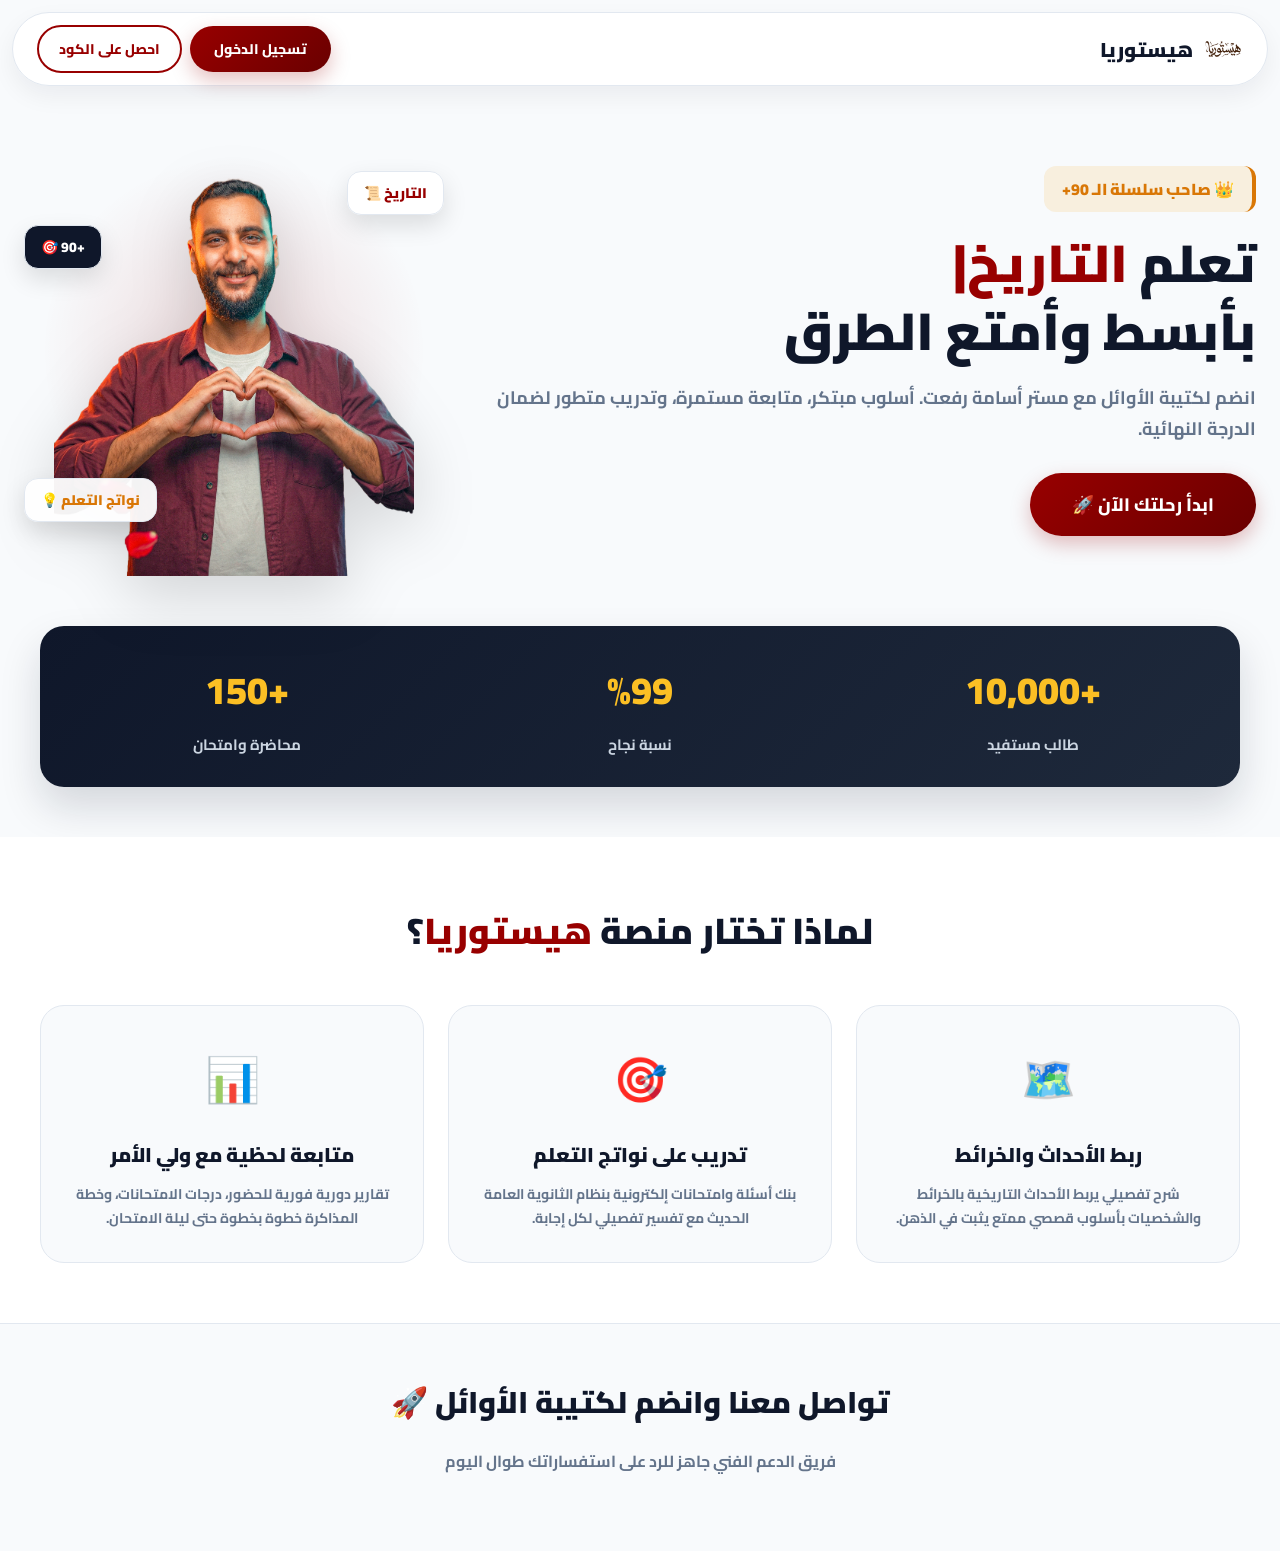
==== commit dd49b47e: "Add files via upload" ====
--- a/index.html
+++ b/index.html
@@ -2,7 +2,7 @@
 <html lang="ar" dir="rtl">
 <head>
     <meta charset="UTF-8">
-    <meta name="viewport" content="width=device-width, initial-scale=1.0">
+    <meta name="viewport" content="width=device-width, initial-scale=1.0, maximum-scale=1.0, user-scalable=no">
     <title>منصة الطالب | هيستوريا VIP</title>
     
     <link rel="icon" type="image/png" href="logo.png">
@@ -13,901 +13,605 @@
     <meta property="og:description" content="تعلم التاريخ بأبسط وأمتع الطرق مع مستر أسامة رفعت">
     <meta property="og:image" content="logo.png">
     <meta property="og:type" content="website">
-
     <meta name="description" content="منصة هيستوريا التعليمية لمستر أسامة رفعت، خبير تدريس مادة التاريخ للثانوية العامة.">
     
-    <link href="https://fonts.googleapis.com/css2?family=Cairo:wght@400;600;700;900&display=swap" rel="stylesheet">
+    <link href="https://fonts.googleapis.com/css2?family=Cairo:wght@400;600;700;800;900&display=swap" rel="stylesheet">
     <meta name="google-site-verification" content="drZjRuAbbW_q44f7L9jwYfN19uJqpcbithI-6bMrOZg" />
     <script src="https://unpkg.com/html5-qrcode" type="text/javascript"></script>
     <!-- 🎬 مكتبة المشغل الاحترافي Plyr.js -->
     <link rel="stylesheet" href="https://cdn.plyr.io/3.7.8/plyr.css" />
     <script src="https://cdn.plyr.io/3.7.8/plyr.polyfilled.js"></script>
+
     <style>
         /* ========================================== */
-        /* 🎨 الهوية البصرية الجديدة (Premium VIP) */
+        /* 🎨 الهوية البصرية الاحترافية (Pro Responsive V16) */
         /* ========================================== */
-        * { box-sizing: border-box; scroll-behavior: smooth; font-family: 'Cairo', sans-serif; } 
+        * { box-sizing: border-box; scroll-behavior: smooth; font-family: 'Cairo', sans-serif; -webkit-tap-highlight-color: transparent; } 
+        
         :root {
             --primary: #980000;       
             --primary-hover: #6a0000; 
             --secondary: #0f172a;     
             --accent: #d97706;        
-            --bg-color: #f1f5f9; 
-            --card-bg: rgba(255, 255, 255, 0.85);
+            --bg-color: #f8fafc; 
+            --card-bg: #ffffff;
             --text-main: #1e293b;
             --text-muted: #64748b;
-            --border: rgba(226, 232, 240, 0.6);
-            --glass-shadow: 0 8px 32px 0 rgba(31, 38, 135, 0.07);
+            --border: #e2e8f0;
+            --glass-shadow: 0 10px 30px rgba(15, 23, 42, 0.06);
             --success: #10b981;
             --danger: #ef4444;
-        }
-
-        body { 
+            --plyr-color-main: var(--primary);
+            --plyr-font-family: 'Cairo', sans-serif;
+            --plyr-control-radius: 10px;
+        }
+
+        html, body { 
+            width: 100%;
+            max-width: 100vw;
+            overflow-x: hidden !important;
+            margin: 0; 
+            padding: 0; 
             background: var(--bg-color); 
-            background-image: radial-gradient(circle at 15% 50%, rgba(152, 0, 0, 0.04), transparent 25%),
-                              radial-gradient(circle at 85% 30%, rgba(217, 119, 6, 0.04), transparent 25%);
-            margin: 0; padding: 0; color: var(--text-main); overflow-x: hidden;
-        }
-
-        /* سكرول بار احترافي */
-        ::-webkit-scrollbar { width: 8px; }
+            color: var(--text-main);
+        }
+
+        /* ثيمات الصفوف الديناميكية والوضع الليلي */
+        body.theme-grade-1 { --primary: #b45309; --primary-hover: #78350f; --accent: #f59e0b; }
+        body.theme-grade-2 { --primary: #047857; --primary-hover: #064e3b; --accent: #10b981; }
+        body.theme-grade-3 { --primary: #980000; --primary-hover: #6a0000; --accent: #d97706; }
+
+        body.dark-mode {
+            --bg-color: #090d16;
+            --card-bg: #111827;
+            --text-main: #f8fafc;
+            --text-muted: #94a3b8;
+            --border: #1e293b;
+            --secondary: #f8fafc;
+        }
+        body.dark-mode .table-card,
+        body.dark-mode .q-slide,
+        body.dark-mode #notif-dropdown,
+        body.dark-mode .v14-surface-card,
+        body.dark-mode .feature-card {
+            background: #111827 !important;
+            color: #f8fafc !important;
+            border-color: #1e293b !important;
+        }
+        body.dark-mode .full-table th { background: #0f172a; color: #f8fafc; }
+        body.dark-mode .full-table tr:hover td { background: #1e293b; }
+
+        ::-webkit-scrollbar { width: 6px; height: 6px; }
         ::-webkit-scrollbar-track { background: transparent; }
         ::-webkit-scrollbar-thumb { background: #cbd5e1; border-radius: 10px; }
-        ::-webkit-scrollbar-thumb:hover { background: var(--primary); }
 
         /* ========================================== */
         /* 🌍 الصفحة الرئيسية (Landing Page) */
         /* ========================================== */
-        .landing-page { min-height: 100vh; display: flex; flex-direction: column; position: relative; }
+        .landing-page { min-height: 100vh; display: flex; flex-direction: column; width: 100%; overflow: hidden; }
+        
         .landing-navbar {
             display: flex; justify-content: space-between; align-items: center;
-            padding: 15px 5%; position: sticky; top: 10px; z-index: 100;
-            background: rgba(255, 255, 255, 0.7); backdrop-filter: blur(16px);
-            border: 1px solid var(--border); border-radius: 20px;
-            box-shadow: var(--glass-shadow); margin: 0 2%;
-        }
-        .landing-logo { font-size: 26px; font-weight: 900; color: var(--secondary); display: flex; align-items: center; gap: 12px; }
-        .landing-logo img { width: 45px; filter: drop-shadow(0 4px 6px rgba(0,0,0,0.1)); }
-        
-        .nav-actions { display: flex; gap: 15px; }
-
-        .btn-outline { background: transparent; color: var(--primary); border: 2px solid var(--primary); padding: 10px 28px; border-radius: 50px; font-weight: 800; font-size: 16px; cursor: pointer; transition: 0.4s; }
-        .btn-outline:hover { background: var(--primary); color: white; transform: translateY(-3px); box-shadow: 0 10px 20px rgba(152, 0, 0, 0.15); }
-        .btn-solid { background: linear-gradient(45deg, var(--primary), var(--primary-hover)); color: white; border: none; padding: 12px 35px; border-radius: 50px; font-weight: 800; font-size: 16px; cursor: pointer; transition: 0.4s cubic-bezier(0.175, 0.885, 0.32, 1.275); box-shadow: 0 10px 25px rgba(152, 0, 0, 0.3); }
-        .btn-solid:hover { transform: translateY(-4px) scale(1.02); box-shadow: 0 15px 35px rgba(152, 0, 0, 0.4); }
-
-        .hero-section { display: flex; align-items: center; justify-content: space-between; padding: 60px 5%; flex-wrap: wrap-reverse; gap: 40px; z-index: 1; }
-        .hero-content { flex: 1; min-width: 300px; animation: fadeInUp 1s ease-out forwards; }
-        .hero-content h1 { font-size: 55px; font-weight: 900; color: var(--secondary); line-height: 1.2; margin-bottom: 20px; letter-spacing: -1px; }
-        .hero-content h1 span { color: var(--primary); text-shadow: 0 2px 4px rgba(152, 0, 0, 0.2); }
-        .hero-content p { font-size: 19px; color: var(--text-muted); font-weight: 600; line-height: 1.8; margin-bottom: 35px; max-width: 95%; }
-        
-        .hero-image-wrapper { flex: 1; min-width: 300px; display: flex; justify-content: center; position: relative; animation: fadeInUp 1.2s ease-out forwards; }
-        .hero-image-bg { position: absolute; width: 450px; height: 450px; background: radial-gradient(circle, rgba(152, 0, 0, 0.15) 0%, transparent 60%); z-index: 1; border-radius: 50%; }
-        .hero-image-wrapper img { width: 100%; max-width: 420px; z-index: 2; border-radius: 30px; filter: drop-shadow(0 30px 40px rgba(0,0,0,0.2)); }
-        
-        .float-icon { position: absolute; padding: 12px 20px; border-radius: 16px; font-weight: 900; font-size: 20px; z-index: 3; color: var(--primary); background: rgba(255, 255, 255, 0.85); backdrop-filter: blur(8px); border: 1px solid rgba(255, 255, 255, 0.6); box-shadow: 0 15px 30px rgba(0,0,0,0.1); animation: floating 4s ease-in-out infinite alternate; }
-        .float-1 { top: 15%; right: 10%; animation-delay: 0s; }
-        .float-2 { bottom: 25%; left: 5%; animation-delay: 1.5s; font-size: 26px; color: var(--accent); }
-        .float-3 { top: 40%; left: -5%; animation-delay: 3s; background: var(--secondary); color: white; }
-
-        @keyframes floating { 0% { transform: translateY(0px) rotate(0deg); } 100% { transform: translateY(-18px) rotate(4deg); } }
-        @keyframes fadeInUp { from { opacity: 0; transform: translateY(40px); } to { opacity: 1; transform: translateY(0); } }
-
-        .trust-bar { display: flex; justify-content: center; gap: 80px; flex-wrap: wrap; background: linear-gradient(135deg, var(--secondary), #1e293b); padding: 35px 20px; margin: 0 5% 60px 5%; border-radius: 30px; box-shadow: 0 25px 50px rgba(15, 23, 42, 0.2); border: 1px solid rgba(255,255,255,0.05); z-index: 10; position: relative;}
+            padding: 12px 24px; position: sticky; top: 12px; z-index: 100;
+            background: rgba(255, 255, 255, 0.95);
+            border: 1px solid var(--border); border-radius: 100px;
+            box-shadow: 0 10px 25px rgba(15, 23, 42, 0.06);
+            max-width: 1280px; width: calc(100% - 24px); margin: 12px auto 0 auto;
+            gap: 10px;
+        }
+        body.dark-mode .landing-navbar { background: rgba(17, 24, 39, 0.95); }
+
+        .landing-logo { 
+            font-size: 20px; font-weight: 900; color: var(--secondary); 
+            display: flex; align-items: center; gap: 10px; 
+            white-space: nowrap; overflow: hidden; text-overflow: ellipsis;
+        }
+        .landing-logo img { width: 40px; height: 40px; object-fit: contain; flex-shrink: 0; }
+        
+        .nav-actions { display: flex; gap: 8px; align-items: center; flex-shrink: 0; }
+
+        .btn-outline { 
+            background: transparent; color: var(--primary); border: 2px solid var(--primary); 
+            padding: 9px 20px; border-radius: 50px; font-weight: 800; font-size: 14px; 
+            cursor: pointer; transition: 0.25s; white-space: nowrap;
+        }
+        .btn-outline:hover { background: var(--primary); color: white; }
+        
+        .btn-solid { 
+            background: linear-gradient(135deg, var(--primary), var(--primary-hover)); 
+            color: white; border: none; padding: 10px 24px; border-radius: 50px; 
+            font-weight: 800; font-size: 14px; cursor: pointer; transition: 0.25s; 
+            box-shadow: 0 8px 20px rgba(152, 0, 0, 0.25); white-space: nowrap;
+        }
+        .btn-solid:hover { transform: translateY(-2px); box-shadow: 0 12px 25px rgba(152, 0, 0, 0.35); }
+
+        /* Hero Section */
+        .hero-section { 
+            display: flex; align-items: center; justify-content: space-between; 
+            padding: 40px 24px; max-width: 1280px; width: 100%; margin: 0 auto; 
+            gap: 35px; z-index: 1; 
+        }
+        .hero-content { flex: 1.1; min-width: 280px; }
+        
+        .hero-badge {
+            display: inline-flex; align-items: center; gap: 8px;
+            background: rgba(245, 158, 11, 0.12); border-right: 4px solid var(--accent);
+            padding: 8px 18px; margin-bottom: 18px; border-radius: 12px;
+        }
+        .hero-badge h2 { margin: 0; font-size: 16px; font-weight: 900; color: var(--accent); }
+
+        .hero-content h1 { 
+            font-size: clamp(28px, 4.5vw, 52px); font-weight: 900; color: var(--secondary); 
+            line-height: 1.3; margin: 0 0 16px 0; 
+        }
+        .hero-content h1 span { color: var(--primary); }
+        .hero-content p { 
+            font-size: clamp(15px, 2vw, 18px); color: var(--text-muted); 
+            font-weight: 700; line-height: 1.75; margin: 0 0 28px 0; 
+        }
+        
+        .hero-image-wrapper { 
+            flex: 0.9; min-width: 280px; max-width: 420px; width: 100%;
+            display: flex; justify-content: center; align-items: center; 
+            position: relative; margin: 0 auto;
+        }
+        .hero-image-bg { 
+            position: absolute; width: 90%; height: 90%; 
+            background: radial-gradient(circle, rgba(152, 0, 0, 0.14) 0%, transparent 70%); 
+            z-index: 1; border-radius: 50%; pointer-events: none;
+        }
+        .hero-image-wrapper img { 
+            width: 100%; max-width: 360px; height: auto; z-index: 2; 
+            border-radius: 28px; filter: drop-shadow(0 20px 30px rgba(0,0,0,0.15)); 
+        }
+        
+        .float-icon { 
+            position: absolute; padding: 8px 16px; border-radius: 14px; 
+            font-weight: 900; font-size: 14px; z-index: 3; color: var(--primary); 
+            background: rgba(255, 255, 255, 0.95); border: 1px solid var(--border); 
+            box-shadow: 0 10px 25px rgba(0,0,0,0.12); white-space: nowrap;
+        }
+        .float-1 { top: 10%; right: 0; }
+        .float-2 { bottom: 12%; left: 0; color: var(--accent); }
+        .float-3 { top: 22%; left: 0; background: var(--secondary); color: white; }
+
+        .trust-bar { 
+            display: grid; grid-template-columns: repeat(3, 1fr); gap: 20px; 
+            background: linear-gradient(135deg, #0f172a, #1e293b); 
+            padding: 28px 20px; max-width: 1200px; width: calc(100% - 32px); 
+            margin: 10px auto 50px auto; border-radius: 24px; 
+            box-shadow: 0 20px 40px rgba(15, 23, 42, 0.15); 
+        }
         .trust-item { text-align: center; }
-        .trust-item h2 { margin: 0; color: var(--accent); font-size: 40px; font-weight: 900; }
-        .trust-item p { margin: 5px 0 0 0; color: #cbd5e1; font-weight: bold; font-size: 16px; }
-
-        .features-section { padding: 80px 5%; text-align: center; background: white; }
-        .features-section h2 { font-size: 38px; font-weight: 900; color: var(--secondary); margin-bottom: 60px; }
-        .features-grid { display: grid; grid-template-columns: repeat(auto-fit, minmax(300px, 1fr)); gap: 40px; }
-        .feature-card { background: var(--card-bg); padding: 45px 30px; border-radius: 30px; border: 1px solid var(--border); box-shadow: 0 10px 30px rgba(0,0,0,0.03); position: relative; overflow: hidden; transition: 0.4s cubic-bezier(0.175, 0.885, 0.32, 1.275); }
-        .feature-card::after { content: ''; position: absolute; bottom: 0; left: 0; width: 100%; height: 5px; background: linear-gradient(90deg, var(--primary), var(--accent)); transform: scaleX(0); transition: 0.4s ease; transform-origin: right; }
-        .feature-card:hover { transform: translateY(-12px); box-shadow: 0 25px 50px rgba(0,0,0,0.08); }
-        .feature-card:hover::after { transform: scaleX(1); transform-origin: left; }
-        .feature-icon { font-size: 55px; margin-bottom: 25px; filter: drop-shadow(0 4px 6px rgba(0,0,0,0.1)); }
-        .feature-card h3 { font-size: 24px; font-weight: 900; color: var(--secondary); margin-bottom: 15px; }
-        .feature-card p { font-size: 16px; color: var(--text-muted); font-weight: 600; line-height: 1.7; }
-
-        .contact-section { background: var(--bg-color); padding: 80px 5%; text-align: center; border-top: 1px solid var(--border); }
-        .contact-section h2 { font-size: 34px; font-weight: 900; color: var(--secondary); margin-bottom: 20px; }
-        .contact-numbers { display: flex; justify-content: center; gap: 20px; flex-wrap: wrap; margin-top: 40px; }
-        .social-btn { padding: 14px 30px; border-radius: 50px; font-size: 16px; font-weight: 900; display: inline-flex; align-items: center; gap: 12px; text-decoration: none; color: white; transition: 0.4s cubic-bezier(0.175, 0.885, 0.32, 1.275); border: none; cursor: pointer; box-shadow: 0 10px 25px rgba(0,0,0,0.15); }
-        .social-btn:hover { transform: translateY(-5px) scale(1.05); box-shadow: 0 15px 35px rgba(0,0,0,0.25); color: white; }
-        .btn-facebook { background: linear-gradient(45deg, #1877F2, #0b3f83); }
-        .btn-youtube { background: linear-gradient(45deg, #FF0000, #980000); }
-        .btn-whatsapp { background: linear-gradient(45deg, #25D366, #128C7E); }
-        .social-icon-img { width: 24px; height: 24px; fill: currentColor; }
+        .trust-item h2 { margin: 0; color: #fbbf24; font-size: clamp(24px, 4vw, 38px); font-weight: 900; }
+        .trust-item p { margin: 4px 0 0 0; color: #cbd5e1; font-weight: bold; font-size: clamp(12px, 1.5vw, 15px); }
+
+        .features-section { padding: 60px 20px; text-align: center; background: var(--card-bg); }
+        .features-section h2 { font-size: clamp(24px, 3.5vw, 36px); font-weight: 900; color: var(--secondary); margin: 0 0 40px 0; }
+        .features-grid { display: grid; grid-template-columns: repeat(auto-fit, minmax(260px, 1fr)); gap: 24px; max-width: 1200px; margin: 0 auto; }
+        .feature-card { background: var(--bg-color); padding: 32px 24px; border-radius: 24px; border: 1px solid var(--border); transition: 0.3s; }
+        .feature-icon { font-size: 44px; margin-bottom: 16px; }
+        .feature-card h3 { font-size: 20px; font-weight: 900; color: var(--secondary); margin: 0 0 10px 0; }
+        .feature-card p { font-size: 14px; color: var(--text-muted); font-weight: 700; line-height: 1.7; margin: 0; }
+
+        .contact-section { background: var(--bg-color); padding: 50px 20px; text-align: center; border-top: 1px solid var(--border); }
+        .contact-section h2 { font-size: clamp(22px, 3vw, 30px); font-weight: 900; color: var(--secondary); margin: 0 0 10px 0; }
+        .contact-numbers { display: flex; justify-content: center; gap: 12px; flex-wrap: wrap; margin-top: 25px; }
+        .contact-number { background: var(--card-bg); color: var(--secondary); border: 1.5px solid var(--border); padding: 10px 20px; border-radius: 50px; text-decoration: none; font-weight: 900; font-size: 15px; display: inline-flex; align-items: center; gap: 8px; box-shadow: var(--glass-shadow); }
 
         .cursor { color: var(--primary); animation: blink 0.8s infinite; }
         @keyframes blink { 0%, 100% { opacity: 1; } 50% { opacity: 0; } }
+
+        /* ========================================================= */
+        /* 🔐 نافذة التسجيل الموحدة (Auth Modal & OTP V16) */
+        /* ========================================================= */
+        .auth-overlay { 
+            position: fixed; inset: 0; width: 100%; height: 100%; 
+            background: rgba(15, 23, 42, 0.88); 
+            display: none; justify-content: center; align-items: center; 
+            z-index: 99999; padding: 16px; 
+        }
+        .auth-overlay.active { display: flex; animation: fadeIn 0.25s ease; }
+        
+        .auth-container { 
+            display: flex; width: 100%; max-width: 900px; 
+            background: #ffffff; border-radius: 28px; 
+            box-shadow: 0 25px 60px rgba(0,0,0,0.4); 
+            overflow: hidden; position: relative;
+            max-height: 92vh;
+        }
+        .auth-form-side { 
+            flex: 1.2; padding: 40px 32px; 
+            display: flex; flex-direction: column; justify-content: center; 
+            background: #ffffff; overflow-y: auto; overflow-x: hidden; position: relative; width: 100%;
+        }
+        .auth-brand-side { 
+            flex: 0.8; background: linear-gradient(145deg, #0f172a 0%, #1e293b 100%); 
+            color: white; padding: 40px 30px; 
+            display: flex; flex-direction: column; align-items: center; justify-content: center; 
+            text-align: center; position: relative; overflow: hidden; 
+        }
+        .modal-logo-wrapper { background: white; width: 110px; height: 110px; border-radius: 50%; display: flex; align-items: center; justify-content: center; margin-bottom: 20px; padding: 12px; }
+        .modal-logo-wrapper img { max-width: 100%; max-height: 100%; border-radius: 50%; }
+        
+        .close-auth { 
+            position: absolute; top: 16px; left: 16px; 
+            background: #f1f5f9; border: none; width: 38px; height: 38px; 
+            border-radius: 50%; font-size: 16px; font-weight: bold; cursor: pointer; 
+            z-index: 20; display: flex; align-items: center; justify-content: center; color: #475569; 
+        }
+        .close-auth:hover { background: var(--danger); color: white; }
+
+        .otp-v15-card { text-align: center; width: 100%; max-width: 420px; margin: 0 auto; }
+        .otp-lock-badge {
+            width: 64px; height: 64px; margin: 0 auto 14px auto; border-radius: 50%;
+            background: linear-gradient(135deg, rgba(152, 0, 0, 0.08), rgba(217, 119, 6, 0.12));
+            border: 2px solid rgba(152, 0, 0, 0.18);
+            display: flex; align-items: center; justify-content: center; font-size: 28px;
+        }
+
+        .otp-code-pill { width: 100%; margin: 0 auto 18px auto; }
+        .otp-code-pill input {
+            width: 100%; padding: 14px 16px !important; border-radius: 16px !important;
+            border: 2px solid #cbd5e1 !important; background: #f8fafc !important;
+            font-size: 18px !important; font-weight: 900 !important; color: var(--primary) !important;
+            text-align: center; letter-spacing: 2px; outline: none; transition: 0.2s;
+        }
+        .otp-code-pill input:focus { background: #ffffff !important; border-color: var(--primary) !important; box-shadow: 0 0 0 3px rgba(152, 0, 0, 0.1) !important; }
+
+        /* شبكة مربعات الـ 11 رقم المرنة (تتناسب مع أي شاشة بدون خروج) */
+        .otp-boxes-wrapper {
+            display: grid;
+            grid-template-columns: repeat(11, minmax(0, 1fr));
+            gap: 4px;
+            direction: ltr;
+            width: 100%;
+            margin: 10px auto 20px auto;
+        }
+
+        .otp-digit-box {
+            width: 100%;
+            height: 44px;
+            border-radius: 10px;
+            border: 1.5px solid #cbd5e1;
+            background: #f8fafc;
+            font-size: 17px;
+            font-weight: 900;
+            color: #0f172a;
+            text-align: center;
+            outline: none;
+            padding: 0;
+            transition: 0.15s ease;
+        }
+        .otp-digit-box:focus {
+            border-color: var(--primary);
+            background: #ffffff;
+            transform: translateY(-2px);
+            box-shadow: 0 4px 12px rgba(152, 0, 0, 0.15);
+        }
+        .otp-digit-box.filled { border-color: var(--primary); background: rgba(152, 0, 0, 0.05); color: var(--primary); }
+        .otp-digit-box.success-state { border-color: #10b981 !important; background: #d1fae5 !important; color: #047857 !important; }
+        .otp-digit-box.error-state { border-color: #ef4444 !important; background: #fee2e2 !important; color: #b91c1c !important; }
+
+        .otp-status-btn {
+            width: 100%; padding: 15px 20px; border-radius: 50px; border: none;
+            background: linear-gradient(135deg, var(--primary), var(--primary-hover));
+            color: white; font-size: 16px; font-weight: 900; cursor: pointer;
+            display: flex; align-items: center; justify-content: center; gap: 10px;
+            box-shadow: 0 10px 25px rgba(152, 0, 0, 0.25);
+        }
+        .otp-status-btn.verifying { background: linear-gradient(135deg, #4f46e5, #7c3aed); pointer-events: none; }
+        .otp-spinner { width: 18px; height: 18px; border: 3px solid rgba(255,255,255,0.3); border-top-color: #ffffff; border-radius: 50%; animation: spinOtp 0.7s linear infinite; display: none; }
+        .otp-status-btn.verifying .otp-spinner { display: inline-block; }
+        @keyframes spinOtp { to { transform: rotate(360deg); } }
+
+        .auth-input-group { margin-bottom: 16px; text-align: right; width: 100%; }
+        .auth-input-group label { display: block; margin-bottom: 6px; font-weight: 900; color: #0f172a; font-size: 14px; }
+        .auth-input-group input, .auth-input-group select { width: 100%; padding: 13px 16px; border: 2px solid #cbd5e1; border-radius: 14px; font-size: 15px; background: #f8fafc; color: #0f172a; font-weight: 700; outline: none; }
+        .auth-input-group input:focus, .auth-input-group select:focus { border-color: var(--primary); background: white; }
 
         /* ========================================== */
         /* 💻 واجهة المنصة الداخلية (App Dashboard) */
         /* ========================================== */
-        #app-layout { display: none; height: 100vh; overflow: hidden; background: var(--bg-color); }
-        .topbar { background: var(--card-bg); backdrop-filter: blur(20px); height: 80px; display: flex; justify-content: space-between; align-items: center; padding: 0 30px; box-shadow: var(--glass-shadow); z-index: 10; position: relative; border-bottom: 1px solid var(--border); }
-        .student-info { display: flex; align-items: center; gap: 15px; }
-        .student-info img { border: 2px solid var(--primary); padding: 2px; }
-        .student-name { font-weight: 900; color: var(--secondary); font-size: 19px; margin: 0; }
-        .wallet-btn { background: rgba(16, 185, 129, 0.1); color: var(--success); border: 2px solid rgba(16, 185, 129, 0.3); padding: 8px 20px; border-radius: 20px; font-weight: 800; font-size: 16px; cursor: pointer; display: flex; align-items: center; gap: 8px; transition: 0.3s; }
-        .wallet-btn:hover { background: rgba(16, 185, 129, 0.2); transform: scale(1.05); }
-        
-        .main-container { display: flex; height: calc(100vh - 80px); padding: 20px; gap: 20px; }
-        
-        /* Floating Sidebar */
+        #app-layout { display: none; min-height: 100vh; background: var(--bg-color); width: 100%; }
+        
+        .topbar { 
+            background: var(--card-bg); height: 74px; 
+            display: flex; justify-content: space-between; align-items: center; 
+            padding: 0 24px; box-shadow: 0 4px 20px rgba(0,0,0,0.04); 
+            position: sticky; top: 0; z-index: 100; border-bottom: 1px solid var(--border); 
+        }
+        .student-info { display: flex; align-items: center; gap: 12px; min-width: 0; }
+        .student-info img { width: 42px; height: 42px; border-radius: 50%; border: 2px solid var(--primary); flex-shrink: 0; }
+        .student-name { font-weight: 900; color: var(--secondary); font-size: 16px; margin: 0; white-space: nowrap; overflow: hidden; text-overflow: ellipsis; }
+        
+        .wallet-btn { 
+            background: rgba(16, 185, 129, 0.1); color: var(--success); 
+            border: 1.5px solid rgba(16, 185, 129, 0.3); padding: 7px 14px; 
+            border-radius: 50px; font-weight: 800; font-size: 14px; cursor: pointer; 
+            display: flex; align-items: center; gap: 6px; white-space: nowrap;
+        }
+        .top-logout-btn {
+            background: rgba(239, 68, 68, 0.1); color: var(--danger);
+            border: 1.5px solid rgba(239, 68, 68, 0.25); padding: 7px 14px;
+            border-radius: 50px; font-weight: 900; font-size: 13px; cursor: pointer;
+            display: flex; align-items: center; gap: 5px;
+        }
+
+        .main-container { display: flex; max-width: 1400px; margin: 0 auto; padding: 20px; gap: 24px; }
+        
         .sidebar { 
-            width: 260px; background: var(--card-bg); backdrop-filter: blur(20px); border: 1px solid var(--border);
-            border-radius: 24px; padding: 25px 15px; display: flex; flex-direction: column; gap: 8px; box-shadow: var(--glass-shadow); overflow-y: auto;
-        }
-        .nav-item { padding: 16px 20px; color: var(--text-muted); cursor: pointer; font-weight: 800; font-size: 16px; display: flex; align-items: center; gap: 12px; transition: 0.3s; border-radius: 16px; }
-        .nav-item:hover { background: rgba(152, 0, 0, 0.05); color: var(--primary); transform: translateX(-5px); }
-        .nav-item.active { background: linear-gradient(45deg, var(--primary), var(--primary-hover)); color: white; box-shadow: 0 8px 20px rgba(152, 0, 0, 0.25); }
-
-        .content-area { flex: 1; overflow-y: auto; padding: 10px 20px 40px 20px; }
-        .tab-content { display: none; animation: fadeIn 0.4s ease; }
+            width: 250px; background: var(--card-bg); border: 1px solid var(--border);
+            border-radius: 24px; padding: 20px 14px; display: flex; flex-direction: column; 
+            gap: 8px; box-shadow: var(--glass-shadow); height: fit-content; position: sticky; top: 94px;
+        }
+        .nav-item { 
+            padding: 14px 18px; color: var(--text-muted); cursor: pointer; 
+            font-weight: 800; font-size: 15px; display: flex; align-items: center; 
+            gap: 12px; transition: 0.25s; border-radius: 16px; 
+        }
+        .nav-item:hover { background: rgba(152, 0, 0, 0.05); color: var(--primary); }
+        .nav-item.active { background: linear-gradient(135deg, var(--primary), var(--primary-hover)); color: white; box-shadow: 0 8px 20px rgba(152, 0, 0, 0.25); }
+
+        .content-area { flex: 1; min-width: 0; padding-bottom: 40px; }
+        .tab-content { display: none; animation: fadeIn 0.3s ease; }
         .tab-content.active { display: block; }
 
         /* كارت الطالب الـ VIP الداخلي */
         .premium-student-card {
-            background: linear-gradient(135deg, var(--secondary), #0f172a);
-            border: 1px solid rgba(255,255,255,0.1); box-shadow: 0 20px 40px rgba(15, 23, 42, 0.3);
-            border-radius: 30px; padding: 40px; position: relative; overflow: hidden;
-            margin-bottom: 30px; display: flex; flex-wrap: wrap; align-items: center; justify-content: space-between; gap: 20px;
-        }
-        .premium-student-card::after {
-            content: ''; position: absolute; top: 0; left: 0; right: 0; bottom: 0;
-            background: url('[data-uri]') repeat;
-            pointer-events: none;
-        }
-        .premium-student-card::before { content: ''; position: absolute; width: 300px; height: 300px; background: radial-gradient(circle, rgba(152,0,0,0.3) 0%, transparent 70%); top: -50px; right: -50px; opacity: 0.8; border-radius: 50%; pointer-events: none; }
-        
-        .student-info-col { flex: 2; min-width: 250px; z-index: 2; }
-        .student-barcode-col { flex: 1; min-width: 150px; text-align: left; z-index: 2; display: flex; flex-direction: column; align-items: flex-end; }
-        .student-data-row { display: flex; align-items: center; gap: 10px; margin-bottom: 12px; color: #cbd5e1; font-size: 16px; font-weight: bold; }
-        .student-data-row i { background: rgba(255,255,255,0.1); padding: 8px; border-radius: 10px; font-style: normal; font-size: 15px; display: flex; align-items: center; justify-content: center; }
-
-        .page-header { margin-bottom: 25px; }
-        .page-header h2 { color: var(--secondary); margin: 0 0 5px 0; font-size: 28px; font-weight: 900; letter-spacing: -0.5px; }
-        .page-header p { color: var(--text-muted); margin: 0; font-weight: bold; font-size: 15px;}
-
-        .table-card { background: var(--card-bg); border-radius: 24px; border: 1px solid var(--border); overflow: hidden; box-shadow: var(--glass-shadow); backdrop-filter: blur(10px); }
-        .full-table { width: 100%; border-collapse: collapse; }
-        .full-table th, .full-table td { padding: 18px 20px; text-align: right; border-bottom: 1px solid var(--border); font-weight: bold; }
-        .full-table th { background: rgba(241, 245, 249, 0.7); color: var(--secondary); font-weight: 900; font-size: 15px; }
-        .full-table tr:hover td { background: #f1f5f9; }
-        .badge { padding: 6px 12px; border-radius: 20px; font-weight: 800; font-size: 13px; }
+            background: linear-gradient(135deg, #0f172a, #1e293b);
+            border-radius: 26px; padding: 28px; position: relative; overflow: hidden;
+            margin-bottom: 24px; display: flex; flex-wrap: wrap; align-items: center; 
+            justify-content: space-between; gap: 20px; color: white;
+            box-shadow: 0 15px 35px rgba(15, 23, 42, 0.2);
+        }
+        .student-info-col { flex: 1.5; min-width: 240px; z-index: 2; }
+        .student-barcode-col { flex: 1; min-width: 200px; z-index: 2; display: flex; flex-direction: column; align-items: flex-end; }
+
+        .bento-home-grid { display: grid; grid-template-columns: 1.35fr 1fr; gap: 20px; margin-bottom: 24px; }
+        .v14-surface-card { background: var(--card-bg); border: 1px solid var(--border); border-radius: 24px; padding: 24px; box-shadow: var(--glass-shadow); }
+        
+        .v14-page-banner {
+            display: flex; justify-content: space-between; align-items: center; flex-wrap: wrap;
+            gap: 14px; background: var(--card-bg); border: 1px solid var(--border);
+            border-right: 5px solid var(--primary); padding: 18px 22px; border-radius: 20px;
+            margin-bottom: 20px; box-shadow: var(--glass-shadow);
+        }
+        .v14-page-banner h2 { margin: 0 0 4px 0; font-size: 20px; font-weight: 900; color: var(--secondary); }
+        .v14-page-banner p { margin: 0; font-size: 13px; color: var(--text-muted); font-weight: 700; }
+
+        .v14-course-card {
+            background: var(--card-bg); border-radius: 22px; overflow: hidden;
+            border: 1px solid var(--border); box-shadow: var(--glass-shadow);
+            display: flex; flex-direction: column; transition: 0.3s;
+        }
+
+        .table-card { background: var(--card-bg); border-radius: 20px; border: 1px solid var(--border); overflow-x: auto; box-shadow: var(--glass-shadow); }
+        .full-table { width: 100%; border-collapse: collapse; min-width: 320px; }
+        .full-table th, .full-table td { padding: 14px 16px; text-align: right; border-bottom: 1px solid var(--border); font-weight: bold; font-size: 14px; }
+        .full-table th { background: rgba(241, 245, 249, 0.7); color: var(--secondary); font-weight: 900; }
+        .badge { padding: 5px 12px; border-radius: 20px; font-weight: 800; font-size: 12px; display: inline-block; }
         .badge-present { color: #047857; background: #d1fae5; }
         .badge-absent { color: #b91c1c; background: #fee2e2; }
 
-        .btn { width: 100%; background: linear-gradient(45deg, var(--primary), var(--primary-hover)); color: white; border: none; padding: 14px 20px; border-radius: 15px; font-size: 16px; font-weight: 900; cursor: pointer; transition: 0.3s; box-shadow: 0 5px 15px rgba(152,0,0,0.2); }
-        .btn:hover { transform: translateY(-2px); box-shadow: 0 10px 20px rgba(152,0,0,0.3); }
-        .btn-secondary { background: var(--secondary); box-shadow: 0 5px 15px rgba(15,23,42,0.2); }
-        .btn-secondary:hover { background: #1e293b; box-shadow: 0 10px 20px rgba(15,23,42,0.3); }
-
-        /* Modal VIP */
-        .auth-overlay { position: fixed; top: 0; left: 0; width: 100%; height: 100%; background: rgba(15, 23, 42, 0.9); backdrop-filter: blur(15px); display: none; justify-content: center; align-items: center; z-index: 99999; }
-        .auth-overlay.active { display: flex; animation: fadeIn 0.3s ease; }
-        .auth-container { display: flex; width: 100%; max-width: 950px; min-height: 600px; background: var(--card-bg); border-radius: 30px; box-shadow: 0 40px 80px rgba(0,0,0,0.5); overflow: hidden; border: 1px solid rgba(255, 255, 255, 0.1); }
-        .auth-form-side { flex: 1.2; padding: 60px 50px; display: flex; flex-direction: column; justify-content: center; background: #ffffff; max-height: 90vh; overflow-y: auto; position: relative; }
-        .auth-brand-side { flex: 0.8; background: linear-gradient(145deg, var(--secondary) 0%, #1e293b 100%); color: white; padding: 50px 40px; display: flex; flex-direction: column; align-items: center; justify-content: center; text-align: center; position: relative; overflow: hidden; }
-        .auth-brand-side::before { content: ''; position: absolute; width: 400px; height: 400px; background: radial-gradient(circle, rgba(152, 0, 0, 0.4) 0%, transparent 60%); top: -100px; right: -100px; border-radius: 50%; pointer-events: none; }
-        .auth-brand-side::after { content: ''; position: absolute; width: 300px; height: 300px; background: radial-gradient(circle, rgba(217, 119, 6, 0.15) 0%, transparent 60%); bottom: -50px; left: -50px; border-radius: 50%; pointer-events: none; }
-        .modal-logo-wrapper { background: white; width: 140px; height: 140px; border-radius: 50%; display: flex; align-items: center; justify-content: center; box-shadow: 0 20px 40px rgba(0,0,0,0.3); z-index: 2; margin-bottom: 25px; border: 4px solid rgba(255,255,255,0.05); padding: 15px; }
-        .modal-logo-wrapper img { max-width: 100%; max-height: 100%; border-radius: 50%; }
-        
-        .auth-input-group { margin-bottom: 22px; text-align: right; width: 100%; }
-        .auth-input-group label { display: block; margin-bottom: 10px; font-weight: 900; color: var(--secondary); font-size: 15px; }
-        .auth-input-group input, .auth-input-group select { width: 100%; padding: 16px 20px; border: 2px solid #e2e8f0; border-radius: 16px; font-size: 16px; transition: all 0.3s ease; background: #f8fafc; color: var(--text-main); font-weight: 700; }
-        .auth-input-group input:focus, .auth-input-group select:focus { border-color: var(--primary); background: white; outline: none; box-shadow: 0 0 0 4px rgba(152, 0, 0, 0.1); }
-        .auth-btn-submit { width: 100%; background: linear-gradient(45deg, var(--primary), var(--primary-hover)); color: white; border: none; padding: 18px; border-radius: 16px; font-size: 18px; font-weight: 900; cursor: pointer; transition: all 0.3s ease; margin-top: 15px; box-shadow: 0 10px 25px rgba(152,0,0,0.25); }
-        .auth-btn-submit:hover { transform: translateY(-3px); box-shadow: 0 15px 35px rgba(152,0,0,0.35); }
-        .auth-btn-outline { background: transparent; color: var(--secondary); border: 2px solid #e2e8f0; box-shadow: none; margin-top: 15px; }
-        .auth-btn-outline:hover { background: #f1f5f9; color: var(--primary); border-color: #cbd5e1; transform: translateY(-2px); }
-        .close-auth { position: absolute; top: 25px; left: 25px; background: #f1f5f9; border: none; width: 45px; height: 45px; border-radius: 50%; font-size: 20px; cursor: pointer; transition: 0.3s; z-index: 10; display: flex; align-items: center; justify-content: center; color: var(--text-muted); }
-        .close-auth:hover { background: var(--danger); color: white; transform: rotate(90deg); }
-
-        /* Toast Styling (إشعارات منبثقة) */
-        #premium-toast-container { position: fixed; top: 30px; left: 30px; z-index: 999999; display: flex; flex-direction: column; gap: 15px; pointer-events: none; }
-        .premium-toast { min-width: 320px; max-width: 420px; background: rgba(255, 255, 255, 0.98); backdrop-filter: blur(10px); border-radius: 16px; box-shadow: 0 20px 40px rgba(0,0,0,0.15); display: flex; flex-direction: column; overflow: hidden; animation: slideInLeftToast 0.5s cubic-bezier(0.175, 0.885, 0.32, 1.275) forwards; border: 1px solid rgba(255,255,255,0.5); }
-        .premium-toast-content { display: flex; align-items: center; padding: 18px 24px; gap: 18px; direction: rtl; }
-        .toast-icon { font-size: 28px; display: flex; align-items: center; justify-content: center; }
-        .toast-text { color: #1e293b; font-size: 15px; font-weight: 800; line-height: 1.5; flex: 1; text-align: right; }
-        .toast-success { border-right: 6px solid #10b981; }
-        .toast-error { border-right: 6px solid #ef4444; }
-
+        .btn { width: 100%; background: linear-gradient(135deg, var(--primary), var(--primary-hover)); color: white; border: none; padding: 13px 20px; border-radius: 14px; font-size: 15px; font-weight: 900; cursor: pointer; transition: 0.25s; }
+        .btn-secondary { background: #1e293b; color: white; }
+
+        /* بطاقة بنك هيستوريا */
+        .historia-bank-card {
+            width: 100%; max-width: 410px; min-height: 215px; margin: 0 auto 24px auto;
+            border-radius: 22px; padding: 22px 24px;
+            background: linear-gradient(135deg, #0f172a 0%, #3b0000 55%, #980000 100%);
+            color: #ffffff; box-shadow: 0 20px 40px rgba(152, 0, 0, 0.25);
+            display: flex; flex-direction: column; justify-content: space-between;
+            direction: ltr; border: 1px solid rgba(255, 215, 0, 0.25);
+        }
+        .bank-card-top { display: flex; justify-content: space-between; align-items: center; }
+        .bank-brand { display: flex; align-items: center; gap: 10px; }
+        .bank-brand img { width: 34px; height: 34px; border-radius: 50%; border: 2px solid #fbbf24; background: #fff; }
+        .bank-brand-title { font-weight: 900; font-size: 16px; color: #fbbf24; }
+        .bank-chip { width: 44px; height: 34px; border-radius: 6px; background: linear-gradient(135deg, #fde68a 0%, #d97706 100%); }
+        .bank-card-number {
+            font-family: monospace; font-size: clamp(16px, 4.5vw, 22px); font-weight: 900;
+            letter-spacing: 2px; color: #ffffff; text-align: center; margin: 14px 0;
+            display: flex; justify-content: space-between; padding: 8px 12px;
+            border-radius: 10px; background: rgba(0, 0, 0, 0.25);
+        }
+        .bank-card-bottom { display: flex; justify-content: space-between; align-items: flex-end; direction: rtl; }
+        .bank-holder-label { font-size: 10px; color: #cbd5e1; }
+        .bank-holder-name { font-size: 14px; font-weight: 900; color: #ffffff; }
+
+        /* Toast Styling */
+        #premium-toast-container { position: fixed; top: 20px; left: 20px; right: 20px; z-index: 999999; display: flex; flex-direction: column; gap: 10px; pointer-events: none; align-items: center; }
+        .premium-toast { width: 100%; max-width: 380px; background: #ffffff; border-radius: 14px; box-shadow: 0 15px 35px rgba(0,0,0,0.18); overflow: hidden; border: 1px solid var(--border); }
+        .premium-toast-content { display: flex; align-items: center; padding: 14px 18px; gap: 12px; direction: rtl; }
+        .toast-text { color: #1e293b; font-size: 14px; font-weight: 800; flex: 1; text-align: right; }
+
+        .v14-fullscreen-view { min-height: 100vh; padding: 24px 16px; max-width: 1050px; margin: 0 auto; }
+        .exam-sticky-header {
+            position: sticky; top: 10px; z-index: 90; background: #0f172a; color: white;
+            padding: 14px 20px; border-radius: 18px; display: flex; justify-content: space-between;
+            align-items: center; margin-bottom: 20px;
+        }
+
+        /* ========================================================= */
+        /* 📱 ميديا كويري الموبايل الشاملة (ضبط 100% على مقاس الفون) */
+        /* ========================================================= */
         @media (max-width: 768px) {
-            .hero-section { flex-direction: column; text-align: center; }
-            .auth-brand-side { display: none; }
-            .auth-container { flex-direction: column; width: 95%; }
-            .auth-form-side { padding: 40px 20px; }
-            .main-container { flex-direction: column; padding: 10px; }
-            .sidebar { width: 100%; height: auto; flex-direction: row; overflow-x: auto; padding: 10px; position: sticky; top: 0; z-index: 100; border-radius: 16px; margin-bottom: 15px; }
-            .nav-item { padding: 10px 20px; white-space: nowrap; font-size: 14px; }
-            .nav-item:hover { transform: none; }
-            .content-area { padding: 5px; }
-            .premium-student-card { flex-direction: column; text-align: center; }
-            .student-barcode-col { align-items: center; width: 100%; margin-top: 15px; }
-        }
-        
-        @keyframes fadeIn { from { opacity: 0; transform: translateY(10px); } to { opacity: 1; transform: translateY(0); } }
-        @keyframes slideInLeftToast { 0% { opacity: 0; transform: translateX(-60px) scale(0.9); } 100% { opacity: 1; transform: translateX(0) scale(1); } }
-        @keyframes slideOutLeftToast { 0% { opacity: 1; transform: translateX(0) scale(1); max-height: 100px; margin-bottom: 15px; } 100% { opacity: 0; transform: translateX(-60px) scale(0.9); max-height: 0; margin-bottom: 0; padding: 0; border: none; } }
-        @keyframes floatWatermark { 0%, 100% { top: 10%; left: 10%; } 25% { top: 80%; left: 20%; } 50% { top: 50%; left: 80%; } 75% { top: 20%; left: 60%; } }
-        .no-select { user-select: none; -webkit-user-select: none; -ms-user-select: none; }
-
-        /* مشغل الفيديو للموبايل */
-        @media (max-width: 768px) {
-            #protected-course-screen { flex-direction: column !important; }
-            #protected-course-screen > div:first-child { padding: 10px 15px !important; }
-            #protected-course-screen > div:first-child > div { width: 100% !important; justify-content: space-between !important; gap: 10px !important; }
-            #player-course-title { font-size: 14px !important; border-right: none !important; padding-right: 0 !important; flex: 1; text-align: right; line-height: 1.4; }
-            #protected-course-screen button[onclick="closeCoursePlayer()"] { padding: 8px 12px !important; font-size: 12px !important; white-space: nowrap; }
-            #anti-record-container { display: flex !important; flex-direction: column-reverse !important; width: 100% !important; flex: 1 !important; }
-            #video-wrapper { width: 100% !important; height: 250px !important; min-height: 250px !important; flex: none !important; }
-            #player-playlist { width: 100% !important; height: auto !important; flex: 1 !important; border-left: none !important; border-top: 2px solid #1e293b !important; padding: 15px !important; overflow-y: auto !important; }
-        }
-
-        /* ========================================== */
-        /* 🎨 ثيمات الصفوف الديناميكية والوضع الليلي (VIP) */
-        /* ========================================== */
-        body.theme-grade-1 { --primary: #b45309; --primary-hover: #78350f; --accent: #f59e0b; } /* ذهبي فرعوني لأولى ثانوي */
-        body.theme-grade-2 { --primary: #047857; --primary-hover: #064e3b; --accent: #10b981; } /* زمردي إسلامي لتانية ثانوي */
-        body.theme-grade-3 { --primary: #980000; --primary-hover: #6a0000; --accent: #d97706; } /* أحمر ملكي لتالتة ثانوي */
-
-        body.dark-mode {
-            --bg-color: #090d16;
-            --card-bg: rgba(15, 23, 42, 0.9);
-            --text-main: #f8fafc;
-            --text-muted: #94a3b8;
-            --border: rgba(51, 65, 85, 0.6);
-            --secondary: #f1f5f9;
-        }
-        body.dark-mode .table-card,
-        body.dark-mode .q-slide,
-        body.dark-mode #notif-dropdown {
-            background: #1e293b !important;
-            color: #f8fafc !important;
-            border-color: #334155 !important;
-        }
-        body.dark-mode .full-table th { background: #0f172a; color: #f8fafc; }
-        body.dark-mode .full-table tr:hover td { background: #334155; }
-
-        /* 📱 شريط تطبيق سفلي للموبايل (Bottom App Bar) */
-        @media (max-width: 768px) {
-            #app-layout { height: auto; min-height: 100vh; overflow-y: auto; padding-bottom: 85px; }
-            .main-container { height: auto; padding-bottom: 30px; }
+            /* 1. نافبار الصفحة الرئيسية ملموم وأنيق في سطر واحد */
+            .landing-navbar {
+                padding: 10px 14px !important;
+                border-radius: 20px !important;
+                width: calc(100% - 20px) !important;
+                margin: 10px auto 0 auto !important;
+            }
+            .landing-logo { font-size: 15px !important; gap: 8px !important; }
+            .landing-logo img { width: 32px !important; height: 32px !important; }
+            .nav-actions { gap: 6px !important; }
+            .nav-actions .btn-solid, .nav-actions .btn-outline {
+                padding: 8px 12px !important;
+                font-size: 12px !important;
+                border-radius: 12px !important;
+            }
+
+            /* 2. الهيرو سيكشن متناسق في منتصف الفون */
+            .hero-section {
+                flex-direction: column !important;
+                text-align: center !important;
+                padding: 24px 16px 30px 16px !important;
+                gap: 24px !important;
+            }
+            .hero-content { min-width: 100% !important; }
+            .hero-badge { padding: 6px 14px !important; margin-bottom: 12px !important; }
+            .hero-badge h2 { font-size: 14px !important; }
+            .hero-content h1 { font-size: 28px !important; line-height: 1.35 !important; margin-bottom: 12px !important; }
+            .hero-content p { font-size: 14px !important; line-height: 1.65 !important; margin-bottom: 20px !important; }
+            .hero-content .btn-solid { width: 100% !important; max-width: 280px !important; padding: 14px !important; font-size: 16px !important; }
+
+            .hero-image-wrapper { min-width: 100% !important; max-width: 290px !important; }
+            .hero-image-wrapper img { max-width: 240px !important; }
+            .float-icon { font-size: 12px !important; padding: 6px 12px !important; border-radius: 10px !important; }
+            .float-1 { top: 5% !important; right: 0 !important; }
+            .float-2 { bottom: 8% !important; left: 0 !important; }
+            .float-3 { top: 18% !important; left: 0 !important; }
+
+            /* 3. شريط الإحصائيات 3 أعمدة جنب بعض على الموبايل */
+            .trust-bar {
+                padding: 18px 10px !important;
+                gap: 8px !important;
+                width: calc(100% - 24px) !important;
+                margin-bottom: 35px !important;
+                border-radius: 18px !important;
+            }
+            .trust-item h2 { font-size: 20px !important; }
+            .trust-item p { font-size: 11px !important; }
+
+            /* 4. نافذة تسجيل الدخول (Auth Modal) على قد الفون بالمللي */
+            .auth-brand-side { display: none !important; }
+            .auth-overlay { padding: 12px !important; }
+            .auth-container {
+                width: 100% !important;
+                max-width: 400px !important;
+                border-radius: 24px !important;
+                max-height: 90vh !important;
+                margin: 0 auto !important;
+            }
+            .auth-form-side {
+                padding: 28px 16px 22px 16px !important;
+                width: 100% !important;
+            }
+            .otp-lock-badge { width: 52px !important; height: 52px !important; font-size: 24px !important; margin-bottom: 10px !important; }
+            .otp-v15-card h2 { font-size: 20px !important; }
+            .otp-v15-card p { font-size: 12px !important; margin-bottom: 14px !important; }
+            .otp-code-pill input { font-size: 16px !important; padding: 12px !important; }
+            
+            /* الـ 11 مربع مرصوصين داخل الكارت بدون خروج مليمتر واحد */
+            .otp-boxes-wrapper {
+                gap: 3px !important;
+                padding: 0 2px !important;
+                margin: 8px 0 16px 0 !important;
+            }
+            .otp-digit-box {
+                height: 38px !important;
+                font-size: 15px !important;
+                border-radius: 8px !important;
+            }
+
+            /* 5. المنصة من الداخل وشريط التنقل السفلي */
+            #app-layout { padding-bottom: 90px !important; }
+            .topbar { padding: 0 12px !important; height: 64px !important; }
+            .student-info img { width: 36px !important; height: 36px !important; }
+            .student-name { font-size: 14px !important; max-width: 120px; }
+            .top-logout-btn span.logout-text { display: none; }
+            .wallet-btn { padding: 6px 10px !important; font-size: 12px !important; }
+
+            .main-container { flex-direction: column !important; padding: 12px !important; gap: 16px !important; }
+            .content-area { padding: 0 !important; }
+            .bento-home-grid { grid-template-columns: 1fr !important; gap: 16px !important; }
+
+            .premium-student-card { padding: 20px 16px !important; border-radius: 22px !important; text-align: center !important; flex-direction: column !important; }
+            .student-barcode-col { align-items: center !important; width: 100% !important; }
+
+            /* شريط الموبايل السفلي العائم */
             .sidebar {
                 position: fixed !important;
-                bottom: 0 !important;
+                bottom: 10px !important;
                 top: auto !important;
-                left: 0;
-                right: 0;
-                width: 100% !important;
-                margin: 0 !important;
-                border-radius: 24px 24px 0 0 !important;
-                padding: 8px 10px !important;
-                background: var(--card-bg) !important;
-                backdrop-filter: blur(20px) !important;
-                box-shadow: 0 -10px 30px rgba(0,0,0,0.15) !important;
-                justify-content: space-around;
+                left: 50% !important;
+                transform: translateX(-50%) !important;
+                width: calc(100% - 16px) !important;
+                max-width: 420px !important;
+                height: 64px !important;
+                padding: 0 6px !important;
+                border-radius: 35px !important;
+                background: rgba(255, 255, 255, 0.98) !important;
+                border: 1px solid var(--border) !important;
+                box-shadow: 0 10px 30px rgba(0, 0, 0, 0.15) !important;
+                display: grid !important;
+                grid-template-columns: repeat(7, 1fr) !important;
+                align-items: center !important;
                 z-index: 9999 !important;
+                gap: 0 !important;
             }
-            .nav-item {
-                flex-direction: column;
-                gap: 4px;
-                padding: 8px 12px !important;
-                font-size: 11px !important;
-                border-radius: 12px;
-                text-align: center;
+            body.dark-mode .sidebar { background: rgba(17, 24, 39, 0.98) !important; }
+            .sidebar .nav-item {
+                padding: 4px 0 !important; margin: 0 !important; height: 100% !important;
+                background: transparent !important; box-shadow: none !important;
+                display: flex !important; flex-direction: column !important;
+                align-items: center !important; justify-content: center !important;
+                gap: 2px !important; color: #64748b !important;
             }
-        }
-
-        /* 🎨 تخصيص مشغل الفيديو Plyr.js ليتماشى مع هوية هيستوريا */
-        :root {
-            --plyr-color-main: var(--primary);
-            --plyr-font-family: 'Cairo', sans-serif;
-            --plyr-control-radius: 10px;
-        }
-        .plyr--video { height: 100% !important; width: 100% !important; }
-
-        /* ========================================================= */
-/* 💳 بطاقة بنك هيستوريا التفاعلية + أنيميشن اللاندينج والـ Auth */
-/* ========================================================= */
-
-/* 1. تحسينات خلفية اللاندينج بيدج المتحركة */
-.landing-page::before {
-    content: '';
-    position: absolute;
-    width: 600px;
-    height: 600px;
-    background: radial-gradient(circle, rgba(152, 0, 0, 0.12) 0%, transparent 70%);
-    top: -150px;
-    right: -150px;
-    border-radius: 50%;
-    animation: pulseGlowBg 6s ease-in-out infinite alternate;
-    pointer-events: none;
+            .sidebar .nav-item .nav-icon {
+                width: 34px; height: 34px; border-radius: 50%;
+                display: flex; align-items: center; justify-content: center;
+                font-size: 17px; transition: 0.25s;
+            }
+            .sidebar .nav-item .nav-label { font-size: 9px !important; font-weight: 800 !important; line-height: 1 !important; }
+            .sidebar .nav-item.active .nav-icon {
+                background: linear-gradient(135deg, var(--primary), #e11d48) !important;
+                color: #ffffff !important; transform: translateY(-14px) scale(1.1) !important;
+                box-shadow: 0 8px 16px rgba(152, 0, 0, 0.35) !important;
+                border: 2.5px solid var(--bg-color) !important;
+            }
+            .sidebar .nav-item.active .nav-label { color: var(--primary) !important; font-weight: 900 !important; transform: translateY(-4px); }
+
+            /* مشغل الفيديو للموبايل */
+            #protected-course-screen { flex-direction: column !important; }
+            #anti-record-container { display: flex !important; flex-direction: column-reverse !important; width: 100% !important; flex: 1 !important; }
+            #video-wrapper { width: 100% !important; height: 240px !important; min-height: 240px !important; flex: none !important; }
+            #player-playlist { width: 100% !important; flex: 1 !important; border-left: none !important; border-top: 2px solid #1e293b !important; padding: 15px !important; overflow-y: auto !important; }
+        }
+
+        @keyframes fadeIn { from { opacity: 0; transform: translateY(8px); } to { opacity: 1; transform: translateY(0); } }
+        @keyframes floatWatermark { 0%, 100% { top: 10%; left: 10%; } 25% { top: 80%; left: 20%; } 50% { top: 50%; left: 75%; } 75% { top: 20%; left: 60%; } }
+        .no-select { user-select: none; -webkit-user-select: none; }
+
+
+
+        /* 🎬 ضمان ظهور شريط التحكم السفلي لمشغل Plyr في كل الشاشات */
+#video-wrapper {
+    display: flex !important;
+    flex-direction: column !important;
+    justify-content: center !important;
+    height: 100% !important;
+    max-height: calc(100vh - 60px) !important;
 }
-@keyframes pulseGlowBg {
-    0% { transform: scale(1) translate(0, 0); opacity: 0.7; }
-    100% { transform: scale(1.2) translate(-30px, 30px); opacity: 1; }
+#plyr-video-Mount {
+    width: 100% !important;
+    height: 100% !important;
+    display: flex !important;
+    flex-direction: column !important;
 }
-
-/* 2. أنيميشن نافذة تسجيل الدخول والتنقل بين التبويبات */
-.auth-overlay.active .auth-container {
-    animation: modalPopIn 0.45s cubic-bezier(0.175, 0.885, 0.32, 1.275) forwards;
+.plyr {
+    width: 100% !important;
+    height: 100% !important;
+    max-height: calc(100vh - 60px) !important;
+    flex: 1 !important;
 }
-@keyframes modalPopIn {
-    0% { opacity: 0; transform: scale(0.88) translateY(30px); }
-    100% { opacity: 1; transform: scale(1) translateY(0); }
-}
-
-#login-form-view, #guest-form-view, #forgot-form-view, #register-form-view {
-    animation: slideFadeForm 0.35s ease-out forwards;
-}
-@keyframes slideFadeForm {
-    from { opacity: 0; transform: translateX(20px); }
-    to { opacity: 1; transform: translateX(0); }
-}
-
-/* 3. تصميم بطاقة بنك هيستوريا (HISTORIA VIP BANK CARD) */
-.historia-bank-card {
-    width: 100%;
-    max-width: 430px;
-    height: 245px;
-    margin: 0 auto 30px auto;
-    border-radius: 24px;
-    padding: 26px 30px;
-    background: linear-gradient(135deg, #0f172a 0%, #3b0000 55%, #980000 100%);
-    color: #ffffff;
-    box-shadow: 0 25px 50px rgba(152, 0, 0, 0.3), inset 0 1px 1px rgba(255, 255, 255, 0.25);
-    position: relative;
-    overflow: hidden;
-    display: flex;
-    flex-direction: column;
-    justify-content: space-between;
-    direction: ltr;
-    user-select: none;
-    transition: transform 0.4s cubic-bezier(0.175, 0.885, 0.32, 1.275), box-shadow 0.4s ease;
-    border: 1px solid rgba(255, 215, 0, 0.25);
-}
-
-.historia-bank-card:hover, .historia-bank-card.typing-active {
-    transform: translateY(-6px) rotateX(4deg) rotateY(-3deg);
-    box-shadow: 0 30px 60px rgba(152, 0, 0, 0.45), 0 0 25px rgba(245, 158, 11, 0.25);
-}
-
-/* لمعة البطاقة المتحركة */
-.historia-bank-card::before {
-    content: '';
-    position: absolute;
-    top: 0; left: -120%;
-    width: 60%; height: 100%;
-    background: linear-gradient(90deg, transparent, rgba(255, 255, 255, 0.14), transparent);
-    transform: skewX(-25deg);
-    transition: 0.7s;
-    pointer-events: none;
-}
-.historia-bank-card.typing-active::before, .historia-bank-card:hover::before {
-    left: 140%;
-}
-
-.bank-card-top {
-    display: flex;
-    justify-content: space-between;
-    align-items: center;
-    z-index: 2;
-}
-
-.bank-brand {
-    display: flex;
-    align-items: center;
-    gap: 10px;
-}
-.bank-brand img {
-    width: 38px;
-    height: 38px;
-    border-radius: 50%;
-    border: 2px solid #fbbf24;
-    background: #fff;
-}
-.bank-brand-title {
-    font-weight: 900;
-    font-size: 18px;
-    letter-spacing: 1.5px;
-    color: #fbbf24;
-    text-shadow: 0 2px 10px rgba(251, 191, 36, 0.4);
-}
-
-.bank-chip {
-    width: 50px;
-    height: 38px;
-    border-radius: 8px;
-    background: linear-gradient(135deg, #fde68a 0%, #d97706 100%);
-    position: relative;
-    box-shadow: inset 0 1px 2px rgba(255,255,255,0.6), 0 4px 10px rgba(0,0,0,0.3);
-    display: flex;
-    align-items: center;
-    justify-content: center;
-}
-.bank-chip::after {
-    content: '';
-    width: 34px;
-    height: 24px;
-    border: 1px solid rgba(120, 53, 15, 0.45);
-    border-radius: 4px;
-}
-
-/* خانات الـ 16 رقم على البطاقة */
-.bank-card-number {
-    font-family: 'Courier New', monospace;
-    font-size: 24px;
-    font-weight: 900;
-    letter-spacing: 3px;
-    color: #ffffff;
-    text-align: center;
-    margin: 15px 0;
-    text-shadow: 0 3px 8px rgba(0, 0, 0, 0.5);
-    z-index: 2;
-    display: flex;
-    justify-content: space-between;
-    padding: 8px 14px;
-    border-radius: 12px;
-    background: rgba(0, 0, 0, 0.25);
-    border: 1px solid rgba(255, 255, 255, 0.1);
-}
-
-.bank-digit-group {
-    display: inline-block;
-    transition: transform 0.2s ease, color 0.2s ease;
-}
-.bank-digit-group.active-group {
-    color: #fbbf24;
-    transform: scale(1.08);
-}
-
-.bank-card-bottom {
-    display: flex;
-    justify-content: space-between;
-    align-items: flex-end;
-    z-index: 2;
-    direction: rtl;
-}
-
-.bank-holder-label {
-    font-size: 10px;
-    color: #cbd5e1;
-    text-transform: uppercase;
-    margin-bottom: 2px;
-}
-.bank-holder-name {
-    font-size: 15px;
-    font-weight: 900;
-    color: #ffffff;
-}
-
-
-/* ========================================================= */
-/* 🚀 التطوير الاحترافي الشامل: OTP V15 + Floating Nav V2 + Desktop Bento */
-/* ========================================================= */
-
-/* 1. تحسينات عامة للـ Desktop والـ Landing Page */
-.landing-navbar {
-    max-width: 1320px;
-    margin: 15px auto 0 auto !important;
-    padding: 14px 32px !important;
-    border-radius: 100px !important;
-    background: rgba(255, 255, 255, 0.82) !important;
-    box-shadow: 0 15px 35px rgba(15, 23, 42, 0.06) !important;
-}
-body.dark-mode .landing-navbar {
-    background: rgba(15, 23, 42, 0.85) !important;
-}
-
-.hero-section {
-    max-width: 1320px;
-    margin: 0 auto;
-    padding: 50px 25px !important;
-}
-
-/* تنظيم اللابتوب والشاشات الكبيرة */
-@media (min-width: 769px) {
-    .main-container {
-        max-width: 1440px;
-        margin: 0 auto;
-        padding: 24px 30px !important;
-        gap: 28px !important;
-    }
-    .sidebar {
-        width: 270px !important;
-        border-radius: 28px !important;
-        padding: 25px 18px !important;
-        background: var(--card-bg) !important;
-        box-shadow: 0 20px 45px rgba(15, 23, 42, 0.05) !important;
-    }
-    .content-area {
-        padding: 5px 10px 40px 10px !important;
-    }
-}
-
-/* زر تسجيل الخروج العلوي الجديد */
-.top-logout-btn {
-    background: rgba(239, 68, 68, 0.1);
-    color: var(--danger);
-    border: 1.5px solid rgba(239, 68, 68, 0.25);
-    padding: 8px 16px;
-    border-radius: 20px;
-    font-weight: 900;
-    font-size: 14px;
-    cursor: pointer;
-    display: flex;
-    align-items: center;
-    gap: 6px;
-    transition: all 0.3s cubic-bezier(0.175, 0.885, 0.32, 1.275);
-}
-.top-logout-btn:hover {
-    background: var(--danger);
-    color: #ffffff;
-    transform: translateY(-2px);
-    box-shadow: 0 8px 20px rgba(239, 68, 68, 0.3);
-}
-@media (max-width: 768px) {
-    .topbar { padding: 0 12px !important; height: 70px !important; }
-    .top-logout-btn span.logout-text { display: none; }
-    .top-logout-btn { padding: 8px 12px; border-radius: 14px; }
-    .wallet-btn { padding: 6px 12px !important; font-size: 13px !important; }
-    .student-name { font-size: 15px !important; }
-}
-
-/* ========================================================= */
-/* 🔐 2. تصميم شاشة التسجيل (OTP Animation V15) */
-/* ========================================================= */
-.otp-v15-card {
-    text-align: center;
-    padding: 10px 5px;
-}
-
-.otp-lock-badge {
-    width: 76px;
-    height: 76px;
-    margin: 0 auto 18px auto;
-    border-radius: 50%;
-    background: linear-gradient(135deg, rgba(152, 0, 0, 0.08), rgba(217, 119, 6, 0.12));
-    border: 2px solid rgba(152, 0, 0, 0.18);
-    display: flex;
-    align-items: center;
-    justify-content: center;
-    font-size: 34px;
-    box-shadow: 0 12px 30px rgba(152, 0, 0, 0.12);
-    animation: floatLock 3s ease-in-out infinite alternate;
-}
-@keyframes floatLock {
-    0% { transform: translateY(0px); }
-    100% { transform: translateY(-6px); }
-}
-
-/* حقل كود الطالب بتصميم كبسولة متوهجة */
-.otp-code-pill {
-    position: relative;
-    max-width: 340px;
-    margin: 0 auto 22px auto;
-}
-.otp-code-pill input {
-    width: 100%;
-    padding: 14px 20px !important;
-    border-radius: 18px !important;
-    border: 2px solid #e2e8f0 !important;
-    background: #f8fafc !important;
-    font-size: 20px !important;
-    font-weight: 900 !important;
-    color: var(--primary) !important;
-    text-align: center;
-    letter-spacing: 3px;
-    transition: all 0.3s ease;
-}
-.otp-code-pill input:focus {
-    background: #ffffff !important;
-    border-color: var(--primary) !important;
-    box-shadow: 0 10px 25px rgba(152, 0, 0, 0.12) !important;
-    transform: translateY(-2px);
-}
-
-/* شبكة مربعات رقم الهاتف الـ 11 (OTP Boxes) */
-.otp-boxes-wrapper {
-    display: flex;
-    justify-content: center;
-    gap: 6px;
-    direction: ltr;
-    margin: 12px auto 22px auto;
-    max-width: 100%;
-}
-
-.otp-digit-box {
-    width: 36px;
-    height: 48px;
-    border-radius: 12px;
-    border: 2px solid #cbd5e1;
-    background: #f8fafc;
-    font-size: 20px;
-    font-weight: 900;
-    color: var(--secondary);
-    text-align: center;
-    outline: none;
-    transition: all 0.22s cubic-bezier(0.175, 0.885, 0.32, 1.275);
-    padding: 0;
-}
-
-.otp-digit-box:focus {
-    border-color: var(--primary);
-    background: #ffffff;
-    transform: translateY(-4px) scale(1.06);
-    box-shadow: 0 10px 20px rgba(152, 0, 0, 0.18), 0 0 0 3px rgba(152, 0, 0, 0.1);
-}
-
-.otp-digit-box.filled {
-    border-color: var(--primary);
-    background: rgba(152, 0, 0, 0.04);
-    color: var(--primary);
-    animation: otpPop 0.25s cubic-bezier(0.175, 0.885, 0.32, 1.275);
-}
-
-.otp-digit-box.success-state {
-    border-color: #10b981 !important;
-    background: #d1fae5 !important;
-    color: #047857 !important;
-}
-
-.otp-digit-box.error-state {
-    border-color: #ef4444 !important;
-    background: #fee2e2 !important;
-    color: #b91c1c !important;
-    animation: shakeOtp 0.4s ease;
-}
-
-@keyframes otpPop {
-    0% { transform: scale(0.8); }
-    60% { transform: scale(1.14); }
-    100% { transform: scale(1); }
-}
-@keyframes shakeOtp {
-    0%, 100% { transform: translateX(0); }
-    25% { transform: translateX(-6px); }
-    75% { transform: translateX(6px); }
-}
-
-/* زر التحقق المتحرك (Verifying Pill) */
-.otp-status-btn {
-    width: 100%;
-    max-width: 360px;
-    margin: 5px auto 0 auto;
-    padding: 15px 24px;
-    border-radius: 50px;
-    border: none;
-    background: linear-gradient(45deg, var(--primary), var(--primary-hover));
-    color: white;
-    font-size: 16px;
-    font-weight: 900;
-    cursor: pointer;
-    display: flex;
-    align-items: center;
-    justify-content: center;
-    gap: 10px;
-    box-shadow: 0 12px 28px rgba(152, 0, 0, 0.28);
-    transition: all 0.3s ease;
-}
-.otp-status-btn.verifying {
-    background: linear-gradient(45deg, #4f46e5, #7c3aed);
-    box-shadow: 0 12px 28px rgba(99, 102, 241, 0.35);
-    pointer-events: none;
-}
-.otp-spinner {
-    width: 18px;
-    height: 18px;
-    border: 3px solid rgba(255,255,255,0.3);
-    border-top-color: #ffffff;
-    border-radius: 50%;
-    animation: spinOtp 0.7s linear infinite;
-    display: none;
-}
-.otp-status-btn.verifying .otp-spinner { display: inline-block; }
-@keyframes spinOtp { to { transform: rotate(360deg); } }
-
-@media (max-width: 480px) {
-    .otp-boxes-wrapper { gap: 4px; }
-    .otp-digit-box { width: 27px; height: 42px; font-size: 16px; border-radius: 9px; }
-}
-
-/* ========================================================= */
-/* 📱 3. شريط الموبايل السفلي العائم (Navigation Tabs V2) */
-/* ========================================================= */
-@media (max-width: 768px) {
-    #app-layout {
-        padding-bottom: 95px !important;
-    }
-    .sidebar {
-        position: fixed !important;
-        bottom: 14px !important;
-        left: 50% !important;
-        right: auto !important;
-        transform: translateX(-50%) !important;
-        width: 94% !important;
-        max-width: 430px !important;
-        height: 66px !important;
-        padding: 0 8px !important;
-        border-radius: 40px !important;
-        background: rgba(255, 255, 255, 0.96) !important;
-        backdrop-filter: blur(20px) !important;
-        border: 1px solid rgba(226, 232, 240, 0.9) !important;
-        box-shadow: 0 15px 35px rgba(15, 23, 42, 0.14), 0 4px 12px rgba(0, 0, 0, 0.05) !important;
-        display: grid !important;
-        grid-template-columns: repeat(7, 1fr) !important;
-        align-items: center !important;
-        overflow: visible !important; /* مهم جداً لظهور الفقاعة المرتفعة وعدم السكرول */
-        z-index: 99999 !important;
-        gap: 0 !important;
-    }
-
-    body.dark-mode .sidebar {
-        background: rgba(15, 23, 42, 0.95) !important;
-        border-color: rgba(51, 65, 85, 0.8) !important;
-        box-shadow: 0 15px 35px rgba(0, 0, 0, 0.45) !important;
-    }
-
-    .sidebar .nav-item {
-        padding: 4px 0 !important;
-        margin: 0 !important;
-        height: 100% !important;
-        background: transparent !important;
-        box-shadow: none !important;
-        border-radius: 0 !important;
-        display: flex !important;
-        flex-direction: column !important;
-        align-items: center !important;
-        justify-content: center !important;
-        gap: 2px !important;
-        position: relative !important;
-        color: #64748b !important;
-        transition: all 0.3s cubic-bezier(0.175, 0.885, 0.32, 1.275) !important;
-        white-space: nowrap !important;
-    }
-
-    .sidebar .nav-item .nav-icon {
-        width: 36px;
-        height: 36px;
-        border-radius: 50%;
-        display: flex;
-        align-items: center;
-        justify-content: center;
-        font-size: 18px;
-        transition: all 0.35s cubic-bezier(0.175, 0.885, 0.32, 1.275);
-    }
-
-    .sidebar .nav-item .nav-label {
-        font-size: 9.5px !important;
-        font-weight: 800 !important;
-        line-height: 1 !important;
-        transition: all 0.25s ease;
-    }
-
-    /* الفقاعة العائمة للتبويب النشط مثل صورة Navigation Tabs V2 */
-    .sidebar .nav-item.active .nav-icon {
-        background: linear-gradient(135deg, var(--primary), #e11d48) !important;
-        color: #ffffff !important;
-        transform: translateY(-18px) scale(1.12) !important;
-        box-shadow: 0 10px 20px rgba(152, 0, 0, 0.38) !important;
-        border: 3px solid var(--bg-color) !important;
-    }
-
-    .sidebar .nav-item.active .nav-label {
-        color: var(--primary) !important;
-        font-weight: 900 !important;
-        transform: translateY(-6px);
-    }
-    body.dark-mode .sidebar .nav-item.active .nav-label {
-        color: #fbbf24 !important;
-    }
-}
-
-
-/* ========================================================= */
-/* 🎨 استكمال الهوية البصرية لباقي صفحات المنصة (Bento V14) */
-/* ========================================================= */
-
-/* الشبكة الذكية للصفحة الرئيسية */
-.bento-home-grid {
-    display: grid;
-    grid-template-columns: 1.4fr 1fr;
-    gap: 22px;
-    margin-bottom: 25px;
-}
-@media (max-width: 992px) {
-    .bento-home-grid { grid-template-columns: 1fr; }
-}
-
-/* كروت الأقسام الموحدة (Glass Cards) */
-.v14-surface-card {
-    background: var(--card-bg);
-    backdrop-filter: blur(18px);
-    border: 1px solid var(--border);
-    border-radius: 26px;
-    padding: 26px;
-    box-shadow: 0 12px 32px rgba(15, 23, 42, 0.05);
-    transition: transform 0.3s ease, box-shadow 0.3s ease;
-}
-body.dark-mode .v14-surface-card {
-    background: rgba(15, 23, 42, 0.85);
-    border-color: rgba(51, 65, 85, 0.7);
-}
-
-/* هيدر الصفحات الداخلية العصري */
-.v14-page-banner {
-    display: flex;
-    justify-content: space-between;
-    align-items: center;
-    flex-wrap: wrap;
-    gap: 15px;
-    background: var(--card-bg);
-    backdrop-filter: blur(16px);
-    border: 1px solid var(--border);
-    border-right: 5px solid var(--primary);
-    padding: 20px 26px;
-    border-radius: 24px;
-    margin-bottom: 24px;
-    box-shadow: 0 8px 25px rgba(15, 23, 42, 0.04);
-}
-.v14-page-banner h2 {
-    margin: 0 0 4px 0;
-    font-size: 24px;
-    font-weight: 900;
-    color: var(--secondary);
-}
-.v14-page-banner p {
-    margin: 0;
-    font-size: 14px;
-    color: var(--text-muted);
-    font-weight: 700;
-}
-
-/* كروت الكورسات والامتحانات الاحترافية */
-.v14-course-card {
-    background: var(--card-bg);
-    border-radius: 24px;
-    overflow: hidden;
-    border: 1px solid var(--border);
-    box-shadow: 0 12px 30px rgba(15, 23, 42, 0.05);
-    display: flex;
-    flex-direction: column;
-    transition: all 0.35s cubic-bezier(0.175, 0.885, 0.32, 1.275);
-}
-.v14-course-card:hover {
-    transform: translateY(-8px);
-    box-shadow: 0 22px 45px rgba(152, 0, 0, 0.12);
-    border-color: rgba(152, 0, 0, 0.3);
-}
-
-/* شاشات الامتحان والمراجعة بملء الشاشة */
-.v14-fullscreen-view {
-    min-height: 100vh;
-    padding: 35px 5%;
-    max-width: 1100px;
-    margin: 0 auto;
-}
-.exam-sticky-header {
-    position: sticky;
-    top: 15px;
-    z-index: 90;
-    background: rgba(15, 23, 42, 0.92);
-    backdrop-filter: blur(16px);
-    color: white;
-    padding: 16px 28px;
-    border-radius: 22px;
-    display: flex;
-    justify-content: space-between;
-    align-items: center;
-    margin-bottom: 25px;
-    box-shadow: 0 15px 35px rgba(0, 0, 0, 0.2);
-    border: 1px solid rgba(255, 255, 255, 0.1);
+.plyr__controls {
+    z-index: 50 !important;
+    display: flex !important;
+    opacity: 1 !important;
 }
     </style>
 </head>
@@ -918,22 +622,24 @@
     <!-- 🌍 Landing Page -->
     <div id="landing-page" class="landing-page">
         <nav class="landing-navbar">
-            <div class="landing-logo"><img src="logo.png" alt="Logo"><span id="nav-brand-name">هيستوريا</span></div>
+            <div class="landing-logo">
+                <img src="logo.png" alt="Logo">
+                <span id="nav-brand-name">هيستوريا</span>
+            </div>
             <div class="nav-actions">
-            <button class="btn-solid" onclick="openAuthModal('login')">تسجيل الدخول</button>
-    <button class="btn-outline" onclick="openAuthModal('forgot')">احصل على الكود</button>
-    
-</div>
+                <button class="btn-solid" onclick="openAuthModal('login')">تسجيل الدخول</button>
+                <button class="btn-outline" onclick="openAuthModal('forgot')">احصل على الكود</button>
+            </div>
         </nav>
 
         <main class="hero-section">
             <div class="hero-content">
-                <div style="display: inline-block; background: rgba(245, 158, 11, 0.1); border-right: 5px solid var(--accent); padding: 10px 25px; margin-bottom: 25px; border-radius: 15px;">
-                    <h2 style="margin: 0; font-size: 22px; font-weight: 900; color: var(--accent);">👑 صاحب سلسلة الـ 90+</h2>
-                </div>
-                <h1>تعلم <span style="color: var(--primary);" id="typewriter-text">التاريخ</span><span class="cursor">|</span> <br> بأبسط وأمتع الطرق</h1>
+                <div class="hero-badge">
+                    <h2>👑 صاحب سلسلة الـ 90+</h2>
+                </div>
+                <h1>تعلم <span id="typewriter-text">التاريخ</span><span class="cursor">|</span> <br> بأبسط وأمتع الطرق</h1>
                 <p>انضم لكتيبة الأوائل مع <strong id="hero-teacher-name">مستر أسامة رفعت</strong>. أسلوب مبتكر، متابعة مستمرة، وتدريب متطور لضمان الدرجة النهائية.</p>
-                <button class="btn-solid" style="padding: 16px 45px; font-size: 20px;" onclick="openAuthModal('login')">ابدأ رحلتك الآن</button>
+                <button class="btn-solid" style="padding: 15px 42px; font-size: 18px;" onclick="openAuthModal('login')">ابدأ رحلتك الآن 🚀</button>
             </div>
             
             <div class="hero-image-wrapper">
@@ -987,204 +693,183 @@
             <button class="close-auth" onclick="closeAuthModal()">✖</button>
             <div class="auth-form-side">
                 <div id="login-form-view" class="otp-v15-card">
-    <div class="otp-lock-badge">🔐</div>
-    <h2 style="color: var(--secondary); margin: 0 0 6px 0; font-weight: 900; font-size: 28px;">تأكيد هويتك الآن</h2>
-    <p style="color: var(--text-muted); margin-bottom: 22px; font-weight: bold; font-size: 14px;">أدخل كود الطالب ثم رقم هاتف ولي الأمر وسيتم الدخول تلقائياً ⚡</p>
-    
-    <!-- 1. خانة كود الطالب -->
-    <div class="otp-code-pill">
-        <label style="display: block; margin-bottom: 8px; font-weight: 900; color: var(--secondary); font-size: 14px;">🔢 كود الطالب</label>
-        <input type="text" id="studentCode" placeholder="مثال: 105 أو O-3001" autocomplete="off"
-               onkeydown="if(event.key==='Enter'){ event.preventDefault(); focusFirstOtpBox(); }">
-    </div>
-
-    <!-- 2. مربعات الـ OTP لرقم هاتف ولي الأمر (11 رقم) -->
-    <div style="margin-bottom: 18px;">
-        <label style="display: block; margin-bottom: 8px; font-weight: 900; color: var(--secondary); font-size: 14px;">
-            📱 رقم هاتف ولي الأمر <span style="color: var(--primary); font-size: 12px;">(دخول تلقائي فور اكتمال الرقم)</span>
-        </label>
-        
-        <!-- الحقل المخفي الذي يقرأ منه السيستم بدون أي تعارض -->
-        <input type="hidden" id="parentPhone">
-        
-        <!-- الـ 11 مربع التفاعلي -->
-        <div class="otp-boxes-wrapper" id="parentPhoneOtpContainer">
-            <input type="tel" maxlength="1" class="otp-digit-box" data-idx="0" placeholder="0">
-            <input type="tel" maxlength="1" class="otp-digit-box" data-idx="1" placeholder="1">
-            <input type="tel" maxlength="1" class="otp-digit-box" data-idx="2" placeholder="•">
-            <input type="tel" maxlength="1" class="otp-digit-box" data-idx="3" placeholder="•">
-            <input type="tel" maxlength="1" class="otp-digit-box" data-idx="4" placeholder="•">
-            <input type="tel" maxlength="1" class="otp-digit-box" data-idx="5" placeholder="•">
-            <input type="tel" maxlength="1" class="otp-digit-box" data-idx="6" placeholder="•">
-            <input type="tel" maxlength="1" class="otp-digit-box" data-idx="7" placeholder="•">
-            <input type="tel" maxlength="1" class="otp-digit-box" data-idx="8" placeholder="•">
-            <input type="tel" maxlength="1" class="otp-digit-box" data-idx="9" placeholder="•">
-            <input type="tel" maxlength="1" class="otp-digit-box" data-idx="10" placeholder="•">
+                    <div class="otp-lock-badge">🔐</div>
+                    <h2 style="color: #0f172a; margin: 0 0 6px 0; font-weight: 900; font-size: 24px;">تأكيد هويتك الآن</h2>
+                    <p style="color: #64748b; margin-bottom: 18px; font-weight: bold; font-size: 13px;">أدخل كود الطالب ثم رقم هاتف ولي الأمر وسيتم الدخول تلقائياً ⚡</p>
+                    
+                    <!-- 1. خانة كود الطالب -->
+                    <div class="otp-code-pill">
+                        <label style="display: block; margin-bottom: 6px; font-weight: 900; color: #0f172a; font-size: 13px;">🔢 كود الطالب</label>
+                        <input type="text" id="studentCode" placeholder="مثال: 105 أو O-3001" autocomplete="off"
+                               onkeydown="if(event.key==='Enter'){ event.preventDefault(); focusFirstOtpBox(); }">
+                    </div>
+
+                    <!-- 2. مربعات الـ OTP لرقم هاتف ولي الأمر (11 رقم) -->
+                    <div style="margin-bottom: 16px;">
+                        <label style="display: block; margin-bottom: 6px; font-weight: 900; color: #0f172a; font-size: 13px;">
+                            📱 رقم هاتف ولي الأمر <span style="color: var(--primary); font-size: 11px;">(دخول تلقائي فور اكتمال الرقم)</span>
+                        </label>
+                        
+                        <input type="hidden" id="parentPhone">
+                        
+                        <div class="otp-boxes-wrapper" id="parentPhoneOtpContainer">
+                            <input type="tel" inputmode="numeric" maxlength="1" class="otp-digit-box" data-idx="0" placeholder="0">
+                            <input type="tel" inputmode="numeric" maxlength="1" class="otp-digit-box" data-idx="1" placeholder="1">
+                            <input type="tel" inputmode="numeric" maxlength="1" class="otp-digit-box" data-idx="2" placeholder="•">
+                            <input type="tel" inputmode="numeric" maxlength="1" class="otp-digit-box" data-idx="3" placeholder="•">
+                            <input type="tel" inputmode="numeric" maxlength="1" class="otp-digit-box" data-idx="4" placeholder="•">
+                            <input type="tel" inputmode="numeric" maxlength="1" class="otp-digit-box" data-idx="5" placeholder="•">
+                            <input type="tel" inputmode="numeric" maxlength="1" class="otp-digit-box" data-idx="6" placeholder="•">
+                            <input type="tel" inputmode="numeric" maxlength="1" class="otp-digit-box" data-idx="7" placeholder="•">
+                            <input type="tel" inputmode="numeric" maxlength="1" class="otp-digit-box" data-idx="8" placeholder="•">
+                            <input type="tel" inputmode="numeric" maxlength="1" class="otp-digit-box" data-idx="9" placeholder="•">
+                            <input type="tel" inputmode="numeric" maxlength="1" class="otp-digit-box" data-idx="10" placeholder="•">
+                        </div>
+                    </div>
+
+                    <div id="error-msg" style="color: white; background: var(--danger); padding: 10px 14px; border-radius: 12px; display: none; margin-bottom: 14px; font-weight: bold; font-size: 13px;">البيانات غير صحيحة!</div>
+                    
+                    <button class="otp-status-btn" id="login-btn-action" onclick="fetchStudentData()">
+                        <span class="otp-spinner"></span>
+                        <span id="login-btn-text">تسجيل الدخول 🚀</span>
+                    </button>
+                    
+                    <div style="display: grid; grid-template-columns: 1fr 1fr; gap: 8px; margin-top: 14px;">
+                        <button class="btn-outline" style="width: 100%; font-size: 13px; padding: 10px 8px;" onclick="toggleAuthView('forgot')">نسيت الكود؟ 🔍</button>
+                        <button class="btn-outline" style="width: 100%; font-size: 13px; padding: 10px 8px; border-color: var(--success); color: var(--success);" onclick="toggleAuthView('guest')">دخول بكارت شحن 👤</button>
+                    </div>
+                </div>
+
+                <!-- واجهة الدخول كضيف -->
+                <div id="guest-form-view" style="display: none;">
+                    <h2 style="color: var(--success); margin: 0 0 8px 0; font-weight: 900; font-size: 22px;">الدخول السريع بكارت الشحن 🚀</h2>
+                    <div style="background: rgba(16, 185, 129, 0.06); border: 1px dashed #10b981; padding: 12px; border-radius: 12px; margin-bottom: 16px; text-align: right;">
+                        <ul style="margin: 0; padding-right: 18px; color: #475569; font-size: 12px; font-weight: bold; line-height: 1.6;">
+                            <li>أدخل الـ 16 رقماً الموجودة على الكارت أو امسح الـ QR بالكاميرا.</li>
+                            <li>أكمل اسمك ورقم هاتفك ليتم فتح الكورس فوراً.</li>
+                        </ul>
+                    </div>
+                    
+                    <div id="guest-step-1">
+                        <div class="auth-input-group" style="margin-bottom: 14px;">
+                            <label>💳 رقم كارت الشحن (16 رقماً)</label>
+                            <div style="display: flex; gap: 8px;">
+                                <input type="text" id="guestChargeCode" inputmode="numeric" placeholder="أدخل الـ 16 رقماً..." style="flex: 2; text-align: center; letter-spacing: 1px; font-weight: 900; font-size: 15px; color: var(--primary);">
+                                <button class="btn-solid" style="flex: 1; padding: 10px; background: #334155; box-shadow: none; font-size: 13px;" onclick="startGuestScanner()">📷 كاميرا</button>
+                            </div>
+                        </div>
+
+                        <div id="guest-scanner-box" style="display: none; margin-bottom: 14px; border-radius: 12px; overflow: hidden; border: 2px dashed var(--success);">
+                            <div id="guest-reader" style="width: 100%;"></div>
+                            <button class="btn-outline" style="width: 100%; border-radius: 0; border: none; background: #fee2e2; color: #ef4444;" onclick="stopGuestScanner()">إلغاء الكاميرا ❌</button>
+                        </div>
+
+                        <button class="btn-solid" style="width: 100%; background: linear-gradient(135deg, #10b981, #059669);" id="verifyGuestCodeBtn" onclick="verifyGuestCode()">التحقق من الكارت 🔍</button>
+                        <button class="btn-outline" style="width: 100%; margin-top: 10px;" onclick="stopGuestScanner(); toggleAuthView('login');">العودة لتسجيل الدخول</button>
+                        <p id="guestErrorMsg1" style="color: white; background: var(--danger); padding: 10px; border-radius: 8px; margin-top: 12px; display: none; font-size: 13px; text-align: center;"></p>
+                    </div>
+
+                    <div id="guest-step-2" style="display: none;">
+                        <div style="background: rgba(16, 185, 129, 0.1); border: 1px dashed #10b981; padding: 12px; border-radius: 12px; margin-bottom: 14px; text-align: center;">
+                            <span style="color: #10b981; font-weight: 900; font-size: 15px;">✅ كارت صالح بقيمة: <span id="guestCodeValueDisplay">0</span> ج.م</span>
+                        </div>
+                        <div class="auth-input-group">
+                            <label>👤 اسم الطالب (ثلاثي)</label>
+                            <input type="text" id="guestName" placeholder="اكتب اسمك هنا...">
+                        </div>
+                        <div class="auth-input-group">
+                            <label>📱 رقم الهاتف (كلمة المرور للدخول لاحقاً)</label>
+                            <input type="tel" id="guestPhone" placeholder="01XXXXXXXXX" maxlength="11" oninput="this.value = this.value.replace(/[^0-9]/g, '')" style="text-align: center; letter-spacing: 2px; font-weight: 900;">
+                        </div>
+                        <div class="auth-input-group">
+                            <label>🎓 الصف الدراسي</label>
+                            <select id="guestLevel">
+                                <option value="الصف الأول الثانوي">الصف الأول الثانوي</option>
+                                <option value="الصف الثاني الثانوي">الصف الثاني الثانوي</option>
+                                <option value="الصف الثالث الثانوي">الصف الثالث الثانوي</option>
+                            </select>
+                        </div>
+                        <button class="btn-solid" style="width: 100%; background: linear-gradient(135deg, #3b82f6, #2563eb);" id="createGuestAccountBtn" onclick="createGuestAccount()">إنشاء الحساب والدخول 🚀</button>
+                        <p id="guestErrorMsg2" style="color: white; background: var(--danger); padding: 10px; border-radius: 8px; margin-top: 12px; display: none; font-size: 13px; text-align: center;"></p>
+                    </div>
+                </div>
+                
+                <!-- استرجاع الكود -->
+                <div id="forgot-form-view" style="display: none;">
+                    <h2 style="color: #0f172a; margin: 0 0 6px 0; font-weight: 900; font-size: 22px;">استرجاع كود الطالب 🔍</h2>
+                    <p style="color: #64748b; font-size: 13px; font-weight: bold; margin-bottom: 18px;">أدخل رقم هاتفك أو هاتف ولي الأمر المسجل للبحث عن الكود</p>
+                    <div class="auth-input-group"><label>رقم الهاتف المسجل</label><input type="tel" id="forgotPhoneInput" placeholder="01XXXXXXXXX" style="text-align: center; letter-spacing: 2px; font-weight: 900;"></div>
+                    <button class="btn-solid" style="width: 100%;" id="retrieveCodeBtn" onclick="retrieveStudentCode()">البحث عن الكود 🔍</button>
+                    <button class="btn-outline" style="width: 100%; margin-top: 12px;" onclick="toggleAuthView('login')">العودة لتسجيل الدخول</button>
+                    <p id="forgotMsg" style="margin-top: 14px; font-weight: bold; font-size: 14px; padding: 10px; border-radius: 10px; display: none;"></p>
+                </div>
+
+                <!-- طلب إنشاء حساب -->
+                <div id="register-form-view" style="display: none;">
+                    <h2 style="color: #0f172a; margin: 0 0 6px 0; font-weight: 900; font-size: 22px;">طلب إنشاء حساب 🎓</h2>
+                    <div class="auth-input-group"><label>نوع الحساب</label><select id="regType" onchange="toggleRegFields()"><option value="center">طالب سنتر</option><option value="online">طالب أونلاين</option></select></div>
+                    <div class="auth-input-group"><label>الاسم ثلاثي</label><input type="text" id="regName" placeholder="اكتب اسمك ثلاثي"></div>
+                    <div style="display: flex; gap: 8px;">
+                        <div class="auth-input-group"><label>هاتفك</label><input type="tel" id="regPhone" placeholder="01XXXXXXXXX"></div>
+                        <div class="auth-input-group"><label>ولي الأمر</label><input type="tel" id="regParentPhone" placeholder="01XXXXXXXXX"></div>
+                    </div>
+                    <div style="display: flex; gap: 8px;">
+                        <div class="auth-input-group" style="flex: 2;"><label>الصف الدراسي</label><select id="regLevel"><option value="الصف الأول الثانوي">الصف الأول الثانوي</option><option value="الصف الثاني الثانوي">الصف الثاني الثانوي</option><option value="الصف الثالث الثانوي">الصف الثالث الثانوي</option></select></div>
+                        <div class="auth-input-group" id="regTrackGroup" style="flex: 1;"><label>المسار</label><select id="regTrack"><option value="عام">عام</option><option value="أزهر">أزهر</option></select></div>
+                    </div>
+                    <div id="centerFields" style="display: flex; gap: 8px;"><div class="auth-input-group"><label>السنتر</label><input type="text" id="regCenterName"></div><div class="auth-input-group"><label>المجموعة</label><input type="text" id="regGroupPref"></div></div>
+                    <div id="onlineFields" style="display: none; gap: 8px;"><div class="auth-input-group"><label>المحافظة</label><input type="text" id="regGov"></div><div class="auth-input-group"><label>المدرسة</label><input type="text" id="regSchool"></div></div>
+                    <button class="btn-solid" style="width: 100%;" id="submitRegBtn" onclick="submitRegistration()">إرسال الطلب 🚀</button>
+                    <button class="btn-outline" style="width: 100%; margin-top: 10px;" onclick="toggleAuthView('login')">لديك حساب بالفعل؟ سجل دخولك</button>
+                    <p id="regMsg"></p>
+                </div>
+            </div>
+
+            <div class="auth-brand-side">
+                <div class="modal-logo-wrapper"><img src="logo.png" id="modal-teacher-img"></div>
+                <h1 id="modal-teacher-name" style="font-size: 28px; font-weight: 900; margin: 0 0 10px 0;">مستر أسامة رفعت</h1>
+                <p style="font-size: 14px; color: #cbd5e1; line-height: 1.7;">سجل دخولك لتتمكن من مشاهدة المحاضرات، حل الامتحانات، ومعرفة نتيجتك أولاً بأول.</p>
+                <div id="teacher-contact-box" style="margin-top: 24px; background: rgba(255,255,255,0.06); padding: 16px; border-radius: 16px; font-size: 14px; border: 1px solid rgba(255,255,255,0.1);"></div>
+            </div>
         </div>
     </div>
 
-    <div id="error-msg" style="color: white; background: var(--danger); padding: 12px 15px; border-radius: 14px; display: none; margin-bottom: 15px; font-weight: bold; font-size: 14px;">البيانات غير صحيحة!</div>
-    
-    <!-- زر الحالة والتحقق (يتحول تلقائياً إلى Verifying عند اكتمال الـ 11 رقم) -->
-    <button class="otp-status-btn" id="login-btn-action" onclick="fetchStudentData()">
-        <span class="otp-spinner"></span>
-        <span id="login-btn-text">تسجيل الدخول 🚀</span>
-    </button>
-    
-    <div style="display: flex; gap: 10px; margin-top: 18px; justify-content: center; flex-wrap: wrap;">
-        <button class="btn-outline" style="flex: 1; font-size: 14px; padding: 10px 15px;" onclick="toggleAuthView('forgot')">نسيت الكود؟ 🔍</button>
-        <button class="btn-outline" style="flex: 1.4; font-size: 14px; padding: 10px 15px; border-color: var(--success); color: var(--success);" onclick="toggleAuthView('guest')">دخول بكارت شحن 👤</button>
-    </div>
-</div>
-
-<!-- 🔥 واجهة الدخول كضيف (المطورة بالكاميرا والتعليمات) -->
-<div id="guest-form-view" style="display: none;">
-    <h2 style="color: var(--success); margin: 0 0 8px 0; font-weight: 900; font-size: 28px;">الدخول السريع 🚀</h2>
-    
-    <!-- 💡 صندوق التعليمات -->
-    <div style="background: rgba(16, 185, 129, 0.05); border: 1px dashed #10b981; padding: 15px; border-radius: 12px; margin-bottom: 20px; text-align: right;">
-        <h4 style="color: #10b981; margin: 0 0 10px 0; font-size: 15px;">💡 تعليمات الدخول السريع:</h4>
-        <ul style="margin: 0; padding-right: 20px; color: var(--text-muted); font-size: 13px; font-weight: bold; line-height: 1.6;">
-            <li>قم بتوجيه الكاميرا نحو الـ QR Code الموجود في الكارت عبر زر "كاميرا 📷".</li>
-            <li>بمجرد التقاط الكود، سيتم التحقق منه تلقائياً.</li>
-            <li>أدخل اسمك وصفك الدراسي ليتم فتح المنصة وإيداع الرصيد بحسابك فوراً.</li>
-        </ul>
-    </div>
-    
-    <!-- الخطوة 1: التحقق من الكود -->
-    <div id="guest-step-1">
-        <div class="auth-input-group" style="margin-bottom: 15px;">
-            <label>💳 كود الشحن</label>
-            <div style="display: flex; gap: 10px;">
-                <input type="text" id="guestChargeCode" placeholder="أدخل الكود يدوياً..." style="flex: 2; text-align: center; letter-spacing: 2px; font-weight: 900; font-size: 16px; color: var(--primary);">
-                <button class="btn-solid" style="flex: 1; padding: 10px; background: #334155; box-shadow: none; font-size: 14px;" onclick="startGuestScanner()">📷 كاميرا</button>
-            </div>
-        </div>
-
-        <!-- 📷 حاوية الكاميرا (تظهر عند الضغط) -->
-        <div id="guest-scanner-box" style="display: none; margin-bottom: 15px; border-radius: 12px; overflow: hidden; border: 2px dashed var(--success);">
-            <div id="guest-reader" style="width: 100%;"></div>
-            <button class="btn-outline" style="width: 100%; border-radius: 0; border: none; background: #fee2e2; color: #ef4444; margin-top: 0;" onclick="stopGuestScanner()">إلغاء الكاميرا ❌</button>
-        </div>
-
-        <button class="btn-solid" style="width: 100%; background: linear-gradient(45deg, #10b981, #059669); box-shadow: 0 10px 25px rgba(16,185,129,0.3);" id="verifyGuestCodeBtn" onclick="verifyGuestCode()">التحقق من الكود 🔍</button>
-        <button class="btn-outline" style="width: 100%; margin-top: 15px;" onclick="stopGuestScanner(); toggleAuthView('login');">العودة لتسجيل الدخول</button>
-        <p id="guestErrorMsg1" style="color: white; background: var(--danger); padding: 10px; border-radius: 8px; margin-top: 15px; display: none; font-size: 14px; text-align: center;"></p>
-    </div>
-
-    <!-- الخطوة 2: إدخال الاسم والصف ورقم الهاتف -->
-<div id="guest-step-2" style="display: none;">
-    <div style="background: rgba(16, 185, 129, 0.1); border: 1px dashed #10b981; padding: 15px; border-radius: 12px; margin-bottom: 20px; text-align: center;">
-        <span style="color: #10b981; font-weight: 900; font-size: 16px;">✅ كود صالح بقيمة: <span id="guestCodeValueDisplay" style="font-size: 20px;">0</span> ج.م</span>
-    </div>
-    
-    <div class="auth-input-group">
-        <label>👤 اسم الطالب (ثلاثي)</label>
-        <input type="text" id="guestName" placeholder="اكتب اسمك هنا...">
-    </div>
-    
-    <!-- 🔥 الخانة الجديدة لرقم الهاتف (الباسورد) -->
-    <div class="auth-input-group">
-        <label>📱 رقم الهاتف <span style="color:var(--danger); font-size: 11px;">(ستستخدمه ككلمة مرور للدخول لاحقاً)</span></label>
-        <input type="text" id="guestPhone" placeholder="01XXXXXXXXX" maxlength="11" oninput="this.value = this.value.replace(/[^0-9]/g, '')" style="text-align: center; letter-spacing: 2px; font-weight: 900;">
-    </div>
-
-    <div class="auth-input-group">
-        <label>🎓 الصف الدراسي (لتحديد الكورسات المتاحة لك)</label>
-        <select id="guestLevel">
-            <option value="الصف الأول الثانوي">الصف الأول الثانوي</option>
-            <option value="الصف الثاني الثانوي">الصف الثاني الثانوي</option>
-            <option value="الصف الثالث الثانوي">الصف الثالث الثانوي</option>
-        </select>
-    </div>
-    
-    <button class="btn-solid" style="width: 100%; background: linear-gradient(45deg, #3b82f6, #2563eb); box-shadow: 0 10px 25px rgba(59,130,246,0.3);" id="createGuestAccountBtn" onclick="createGuestAccount()">إنشاء الحساب والدخول 🚀</button>
-    <p id="guestErrorMsg2" style="color: white; background: var(--danger); padding: 10px; border-radius: 8px; margin-top: 15px; display: none; font-size: 14px; text-align: center;"></p>
-</div>
-</div>
-                
-                <div id="forgot-form-view" style="display: none;">
-                    <h2 style="color: var(--secondary); margin: 0 0 5px 0; font-weight: 900; font-size: 24px;">استرجاع كود الطالب 🔍</h2>
-                    <p style="color: var(--text-muted); font-size: 13px; font-weight: bold; margin-bottom: 20px;">أدخل رقم هاتفك أو هاتف ولي الأمر للبحث عن الكود الخاص بك</p>
-                    <div class="auth-input-group" style="margin-bottom: 20px;"><label>رقم الهاتف المسجل</label><input type="text" id="forgotPhoneInput" placeholder="01XXXXXXXXX" style="text-align: center; letter-spacing: 2px; font-weight: 900; font-size: 16px;"></div>
-                    <button class="btn-solid" style="width: 100%;" id="retrieveCodeBtn" onclick="retrieveStudentCode()">البحث عن الكود 🔍</button>
-                    <button class="btn-outline" style="width: 100%; margin-top: 15px;" onclick="toggleAuthView('login')">العودة لتسجيل الدخول</button>
-                    <p id="forgotMsg" style="margin-top: 15px; font-weight: bold; font-size: 15px; padding: 10px; border-radius: 8px; display: none;"></p>
-                </div>
-
-                <div id="register-form-view" style="display: none;">
-                    <h2 style="color: var(--secondary); margin: 0 0 5px 0; font-weight: 900; font-size: 24px;">طلب إنشاء حساب 🎓</h2>
-                    <p style="color: var(--text-muted); font-weight: bold; margin-bottom: 20px;">أدخل بياناتك ليتم مراجعتها وتسجيلك</p>
-                    <div class="auth-input-group"><label>نوع الحساب</label><select id="regType" onchange="toggleRegFields()"><option value="center">طالب سنتر</option><option value="online">طالب أونلاين</option></select></div>
-                    <div class="auth-input-group"><label>الاسم ثلاثي</label><input type="text" id="regName" placeholder="اكتب اسمك كما هو في البطاقة"></div>
-                    <div style="display: flex; gap: 10px;">
-                        <div class="auth-input-group"><label>هاتفك</label><input type="text" id="regPhone" placeholder="01XXXXXXXXX"></div>
-                        <div class="auth-input-group"><label>ولي الأمر</label><input type="text" id="regParentPhone" placeholder="01XXXXXXXXX"></div>
-                    </div>
-                    <div style="display: flex; gap: 10px;">
-                        <div class="auth-input-group" style="flex: 2;"><label>الصف الدراسي</label><select id="regLevel"><option value="الصف الأول الثانوي">الصف الأول الثانوي</option><option value="الصف الثاني الثانوي">الصف الثاني الثانوي</option><option value="الصف الثالث الثانوي">الصف الثالث الثانوي</option></select></div>
-                        <div class="auth-input-group" id="regTrackGroup" style="flex: 1;"><label>المسار</label><select id="regTrack"><option value="عام">عام</option><option value="أزهر">أزهر</option></select></div>
-                    </div>
-                    <div id="centerFields" style="display: flex; gap: 10px;"><div class="auth-input-group"><label>السنتر</label><input type="text" id="regCenterName"></div><div class="auth-input-group"><label>المجموعة</label><input type="text" id="regGroupPref"></div></div>
-                    <div id="onlineFields" style="display: none; gap: 10px;"><div class="auth-input-group"><label>المحافظة</label><input type="text" id="regGov"></div><div class="auth-input-group"><label>المدرسة</label><input type="text" id="regSchool"></div></div>
-                    <button class="btn-solid" style="width: 100%;" id="submitRegBtn" onclick="submitRegistration()">إرسال الطلب 🚀</button>
-                    <button class="btn-outline" style="width: 100%; margin-top: 15px;" onclick="toggleAuthView('login')">لديك حساب بالفعل؟ سجل دخولك</button>
-                    <p id="regMsg"></p>
-                </div>
-            </div>
-            <div class="auth-brand-side">
-                <div class="modal-logo-wrapper"><img src="logo.png" id="modal-teacher-img"></div>
-                <h1 id="modal-teacher-name" style="font-size: 32px; font-weight: 900;">مستر أسامة رفعت</h1>
-                <p>سجل دخولك لتتمكن من مشاهدة المحاضرات، حل الامتحانات، ومعرفة نتيجتك أولاً بأول.</p>
-                <div id="teacher-contact-box" style="margin-top: 30px; background: rgba(255,255,255,0.05); padding: 20px; border-radius: 20px; font-size: 15px; border: 1px solid rgba(255,255,255,0.1); backdrop-filter: blur(5px);"></div>
-            </div>
+    <!-- نافذة النجاح للأونلاين -->
+    <div id="successOnlineModal" style="display: none; position: fixed; inset: 0; width: 100%; height: 100%; background: rgba(16, 185, 129, 0.96); z-index: 1000000; justify-content: center; align-items: center; padding: 20px;">
+        <div style="text-align: center; color: white;">
+            <div style="font-size: 65px; margin-bottom: 15px;">🎉</div>
+            <h1 style="font-size: 28px; margin-bottom: 10px; font-weight: 900;">تم التسجيل بنجاح!</h1>
+            <p style="font-size: 17px; margin-bottom: 20px;">كود الدخول الخاص بك هو:</p>
+            <div id="newOnlineCodeDisplay" style="background: white; color: var(--success); font-size: 34px; font-weight: 900; padding: 15px 40px; border-radius: 18px; letter-spacing: 4px; display: inline-block;"></div>
+            <br>
+            <button class="btn-solid" style="background: #0f172a; margin-top: 25px;" onclick="location.reload()">الذهاب لتسجيل الدخول ➡</button>
         </div>
     </div>
 
-    <!-- نافذة النجاح للأونلاين -->
-    <div id="successOnlineModal" style="display: none; position: fixed; top: 0; left: 0; width: 100%; height: 100%; background: rgba(16, 185, 129, 0.95); z-index: 1000000; justify-content: center; align-items: center;">
-        <div style="text-align: center; color: white; animation: fadeIn 0.5s ease;">
-            <div style="font-size: 80px; margin-bottom: 20px;">🎉</div>
-            <h1 style="font-size: 35px; margin-bottom: 10px; font-weight: 900;">تم التسجيل بنجاح!</h1>
-            <p style="font-size: 20px; margin-bottom: 30px;">كود الدخول الخاص بك هو:</p>
-            <div id="newOnlineCodeDisplay" style="background: white; color: var(--success); font-size: 45px; font-weight: 900; padding: 20px 50px; border-radius: 20px; letter-spacing: 5px; box-shadow: 0 15px 35px rgba(0,0,0,0.2); display: inline-block;"></div>
-            <br>
-            <button class="btn-solid" style="background: var(--secondary); margin-top: 30px; width: auto; padding: 15px 40px; display: inline-block;" onclick="location.reload()">الذهاب لتسجيل الدخول ➡</button>
-        </div>
-    </div>
-
     <!-- 💻 المنصة الداخلية -->
     <div id="app-layout">
-        
-<!-- 🔝 الهيدر العلوي المطور (مع زر تسجيل الخروج في الأعلى) -->
         <header class="topbar">
             <div class="student-info">
-                <img src="logo.png" style="width: 45px; border-radius: 50%;">
-                <div>
+                <img src="logo.png" alt="Logo">
+                <div style="min-width: 0;">
                     <h3 class="student-name" id="top-name">اسم الطالب</h3>
-                    <span style="font-size: 12px; color: var(--text-muted); font-weight: bold;" id="top-group">المجموعة</span>
-                </div>
-            </div>
-
-            <div style="display: flex; gap: 8px; align-items: center;">
-                <!-- الإشعارات -->
+                    <span style="font-size: 11px; color: var(--text-muted); font-weight: bold; display: block;" id="top-group">المجموعة</span>
+                </div>
+            </div>
+
+            <div style="display: flex; gap: 6px; align-items: center; flex-shrink: 0;">
                 <div style="position: relative;">
-                    <button class="wallet-btn" style="background: var(--card-bg); border-color: var(--border); color: var(--secondary); padding: 8px 13px;" onclick="toggleNotifications()" title="الإشعارات">
-                        🔔 <span id="notif-badge" style="background: var(--danger); color: white; border-radius: 50%; padding: 2px 6px; font-size: 11px; position: absolute; top: -5px; right: -5px; display: none; font-weight: bold;">0</span>
+                    <button class="wallet-btn" style="background: var(--card-bg); border-color: var(--border); color: var(--secondary); padding: 7px 11px;" onclick="toggleNotifications()" title="الإشعارات">
+                        🔔 <span id="notif-badge" style="background: var(--danger); color: white; border-radius: 50%; padding: 1px 5px; font-size: 10px; position: absolute; top: -4px; right: -4px; display: none; font-weight: bold;">0</span>
                     </button>
-                    <div id="notif-dropdown" style="display: none; position: absolute; top: 50px; left: 0; width: 310px; background: white; box-shadow: 0 15px 35px rgba(0,0,0,0.18); border-radius: 18px; border: 1px solid var(--border); z-index: 1000; padding: 15px; max-height: 380px; overflow-y: auto;">
-                        <h4 style="margin: 0 0 10px 0; border-bottom: 1px solid var(--border); padding-bottom: 10px; color: var(--secondary); font-weight: 900;">الإشعارات 🔔</h4>
-                        <div id="notif-list" style="display: flex; flex-direction: column; gap: 10px;"></div>
-                    </div>
-                </div>
-
-                <!-- الوضع الليلي -->
-                <button class="wallet-btn" style="background: var(--card-bg); border-color: var(--border); color: var(--secondary); padding: 8px 13px;" onclick="toggleStudentDarkMode()" id="student-theme-btn" title="الوضع الليلي">🌙</button>
-
-                <!-- المحفظة -->
+                    <div id="notif-dropdown" style="display: none; position: absolute; top: 48px; left: 0; width: 290px; background: white; box-shadow: 0 15px 35px rgba(0,0,0,0.18); border-radius: 18px; border: 1px solid var(--border); z-index: 1000; padding: 14px; max-height: 350px; overflow-y: auto;">
+                        <h4 style="margin: 0 0 10px 0; border-bottom: 1px solid var(--border); padding-bottom: 8px; color: var(--secondary); font-weight: 900;">الإشعارات 🔔</h4>
+                        <div id="notif-list" style="display: flex; flex-direction: column; gap: 8px;"></div>
+                    </div>
+                </div>
+
+                <button class="wallet-btn" style="background: var(--card-bg); border-color: var(--border); color: var(--secondary); padding: 7px 11px;" onclick="toggleStudentDarkMode()" id="student-theme-btn" title="الوضع الليلي">🌙</button>
                 <button class="wallet-btn" onclick="switchTab('tab-wallet')">💳 <span id="top-balance">0</span> ج.م</button>
-
-                <!-- 🚪 زر تسجيل الخروج في الأعلى -->
                 <button class="top-logout-btn" onclick="logoutStudent()" title="تسجيل الخروج">
                     <span>🚪</span>
                     <span class="logout-text">خروج</span>
@@ -1193,7 +878,6 @@
         </header>
 
         <div class="main-container">
-            <!-- 📱💻 القائمة الجانبية للكمبيوتر / الكبسولة العائمة للموبايل (Navigation Tabs V2) -->
             <aside class="sidebar">
                 <div class="nav-item active" onclick="switchTab('tab-home')">
                     <span class="nav-icon">🏠</span>
@@ -1226,71 +910,66 @@
             </aside>
 
             <main class="content-area">
-                <!-- 🏠 1. الرئيسية (Bento Dashboard Layout) -->
+                <!-- 🏠 1. الرئيسية -->
                 <div id="tab-home" class="tab-content active">
-                    <!-- كارت الهوية الرقمية VIP -->
                     <div class="premium-student-card">
                         <div class="student-info-col">
-                            <span style="background:rgba(16, 185, 129, 0.2); padding:6px 16px; border-radius:50px; font-size:12px; font-weight:900; color:#34d399; border: 1px solid rgba(16, 185, 129, 0.4); margin-bottom: 15px; display: inline-block;">● متصل الآن بالمنصة</span>
-                            <h2 id="card-student-name" style="margin:0 0 15px 0; font-size:30px; color: white; font-weight: 900;">اسم الطالب</h2>
-                            <div style="display: grid; grid-template-columns: repeat(auto-fit, minmax(160px, 1fr)); gap: 12px; color: #e2e8f0; font-size: 15px; font-weight: bold;">
-                                <div style="background: rgba(255,255,255,0.06); padding: 10px 14px; border-radius: 14px;">🎓 الصف: <span id="card-student-level" style="color:#fff;">---</span></div>
-                                <div style="background: rgba(255,255,255,0.06); padding: 10px 14px; border-radius: 14px;">📚 المجموعة: <span id="card-student-group-name" style="color:#fff;">---</span></div>
-                                <div style="background: rgba(245, 158, 11, 0.15); border: 1px solid rgba(245, 158, 11, 0.3); padding: 10px 14px; border-radius: 14px;">🏆 النقاط: <span id="card-behavior-points" style="color: #fbbf24; font-size: 18px; font-weight: 900;">0</span></div>
+                            <span style="background:rgba(16, 185, 129, 0.2); padding:5px 14px; border-radius:50px; font-size:11px; font-weight:900; color:#34d399; border: 1px solid rgba(16, 185, 129, 0.4); margin-bottom: 12px; display: inline-block;">● متصل الآن بالمنصة</span>
+                            <h2 id="card-student-name" style="margin:0 0 14px 0; font-size:24px; color: white; font-weight: 900;">اسم الطالب</h2>
+                            <div style="display: grid; grid-template-columns: repeat(auto-fit, minmax(140px, 1fr)); gap: 10px; color: #e2e8f0; font-size: 13px; font-weight: bold;">
+                                <div style="background: rgba(255,255,255,0.07); padding: 9px 12px; border-radius: 12px;">🎓 الصف: <span id="card-student-level" style="color:#fff;">---</span></div>
+                                <div style="background: rgba(255,255,255,0.07); padding: 9px 12px; border-radius: 12px;">📚 المجموعة: <span id="card-student-group-name" style="color:#fff;">---</span></div>
+                                <div style="background: rgba(245, 158, 11, 0.15); border: 1px solid rgba(245, 158, 11, 0.3); padding: 9px 12px; border-radius: 12px;">🏆 النقاط: <span id="card-behavior-points" style="color: #fbbf24; font-size: 16px; font-weight: 900;">0</span></div>
                             </div>
                         </div>
                         <div class="student-barcode-col">
-                            <span style="font-weight:900; letter-spacing:2px; color:#94a3b8; margin-bottom: 8px; font-size: 11px;">HISTORIA DIGITAL PASS</span>
-                            <div style="background:white; padding:14px 18px; border-radius:22px; text-align: center; border: 4px solid var(--primary); width: 100%; max-width: 230px; box-shadow: 0 15px 30px rgba(0,0,0,0.25);">
-                                <svg id="digitalIdBarcode" style="height:55px; width:100%;"></svg>
-                                <div id="card-student-code-num" style="font-weight: 900; font-size: 19px; margin-top: 6px; letter-spacing: 4px; color: #0f172a;">---</div>
+                            <span style="font-weight:900; letter-spacing:1.5px; color:#94a3b8; margin-bottom: 6px; font-size: 10px;">HISTORIA DIGITAL PASS</span>
+                            <div style="background:white; padding:12px 16px; border-radius:18px; text-align: center; border: 3px solid var(--primary); width: 100%; max-width: 210px;">
+                                <svg id="digitalIdBarcode" style="height:48px; width:100%;"></svg>
+                                <div id="card-student-code-num" style="font-weight: 900; font-size: 17px; margin-top: 4px; letter-spacing: 3px; color: #0f172a;">---</div>
                             </div>
                         </div>
                     </div>
 
-                    <!-- صف البينتو: خطة المذاكرة + كارت الرصيد السريع -->
                     <div class="bento-home-grid">
-                        <!-- مؤشر خطة المذاكرة -->
                         <div class="v14-surface-card" style="display: flex; flex-direction: column; justify-content: space-between;">
                             <div>
-                                <div style="display:flex; justify-content:space-between; align-items:center; margin-bottom:15px; gap:10px;">
-                                    <h4 style="margin:0; font-weight:900; color:var(--secondary); font-size: 18px;" id="tracker-text">📈 جاري حساب خطة المذاكرة...</h4>
-                                    <span id="tracker-percentage" style="background:linear-gradient(45deg, var(--primary), #e11d48); color:white; padding:5px 14px; border-radius:50px; font-size:14px; font-weight:900;">0%</span>
+                                <div style="display:flex; justify-content:space-between; align-items:center; margin-bottom:12px; gap:10px;">
+                                    <h4 style="margin:0; font-weight:900; color:var(--secondary); font-size: 16px;" id="tracker-text">📈 خطة المذاكرة</h4>
+                                    <span id="tracker-percentage" style="background:linear-gradient(135deg, var(--primary), #e11d48); color:white; padding:4px 12px; border-radius:50px; font-size:13px; font-weight:900;">0%</span>
                                 </div>
-                                <div style="width:100%; height:14px; background:var(--bg-color); border-radius:20px; overflow:hidden; border: 1px solid var(--border); margin-bottom: 15px;">
+                                <div style="width:100%; height:12px; background:var(--bg-color); border-radius:20px; overflow:hidden; border: 1px solid var(--border); margin-bottom: 14px;">
                                     <div id="tracker-bar" style="width: 0%; height:100%; background: linear-gradient(90deg, var(--primary), #f59e0b); transition: 0.6s ease-out; border-radius: 20px;"></div>
                                 </div>
                             </div>
-                            <p id="tracker-reminder" style="margin: 0; font-size:14px; color:var(--text-muted); font-weight:bold; background: var(--bg-color); padding: 12px 16px; border-radius: 14px; border-right: 4px solid var(--accent);"></p>
-                        </div>
-
-                        <!-- ملخص المحفظة السريع -->
-                        <div style="background: linear-gradient(135deg, #0f172a, #1e293b); color: white; padding: 26px; border-radius: 26px; display: flex; flex-direction: column; justify-content: space-between; box-shadow: 0 20px 40px rgba(15, 23, 42, 0.2); border: 1px solid rgba(255,255,255,0.08);">
+                            <p id="tracker-reminder" style="margin: 0; font-size:13px; color:var(--text-muted); font-weight:bold; background: var(--bg-color); padding: 10px 14px; border-radius: 12px; border-right: 4px solid var(--accent);"></p>
+                        </div>
+
+                        <div style="background: linear-gradient(135deg, #0f172a, #1e293b); color: white; padding: 22px; border-radius: 24px; display: flex; flex-direction: column; justify-content: space-between;">
                             <div>
-                                <span style="background: rgba(16, 185, 129, 0.15); color: #34d399; padding: 4px 12px; border-radius: 50px; font-size: 12px; font-weight: 900;">💳 HISTORIA WALLET</span>
-                                <p style="margin: 12px 0 4px 0; color: #94a3b8; font-size: 14px; font-weight: bold;">الرصيد المتاح لشراء المحاضرات</p>
-                                <h2 style="margin: 0 0 18px 0; font-size: 40px; font-weight: 900; display: flex; align-items: baseline; gap: 8px;">
+                                <span style="background: rgba(16, 185, 129, 0.15); color: #34d399; padding: 4px 12px; border-radius: 50px; font-size: 11px; font-weight: 900;">💳 HISTORIA WALLET</span>
+                                <p style="margin: 10px 0 4px 0; color: #94a3b8; font-size: 13px; font-weight: bold;">الرصيد المتاح بالمحفظة</p>
+                                <h2 style="margin: 0 0 14px 0; font-size: 34px; font-weight: 900; display: flex; align-items: baseline; gap: 6px;">
                                     <span id="walletBalanceDisplay" style="color: #fff;">0</span> 
-                                    <span style="font-size: 16px; color: #10b981;">ج.م</span>
+                                    <span style="font-size: 15px; color: #10b981;">ج.م</span>
                                 </h2>
                             </div>
-                            <button class="btn" style="background: linear-gradient(45deg, #10b981, #059669); padding: 12px; border-radius: 14px; font-size: 15px;" onclick="switchTab('tab-wallet')">➕ شحن كارت هيستوريا</button>
-                        </div>
-                    </div>
-
-                    <!-- اختصارات سريعة للطالب -->
-                    <div style="display: grid; grid-template-columns: repeat(auto-fit, minmax(200px, 1fr)); gap: 16px;">
-                        <div class="v14-surface-card" style="padding: 20px; cursor: pointer; display: flex; align-items: center; gap: 15px;" onclick="switchTab('tab-lectures')">
-                            <div style="width: 50px; height: 50px; border-radius: 16px; background: rgba(152, 0, 0, 0.1); color: var(--primary); display: flex; align-items: center; justify-content: center; font-size: 24px;">🎬</div>
-                            <div><h4 style="margin: 0; color: var(--secondary); font-weight: 900;">المحاضرات</h4><span style="font-size: 12px; color: var(--text-muted); font-weight: bold;">شاهد دروسك ومراجعاتك</span></div>
-                        </div>
-                        <div class="v14-surface-card" style="padding: 20px; cursor: pointer; display: flex; align-items: center; gap: 15px;" onclick="showOnlineExams()">
-                            <div style="width: 50px; height: 50px; border-radius: 16px; background: rgba(16, 185, 129, 0.1); color: #10b981; display: flex; align-items: center; justify-content: center; font-size: 24px;">💻</div>
-                            <div><h4 style="margin: 0; color: var(--secondary); font-weight: 900;">الامتحانات الأونلاين</h4><span style="font-size: 12px; color: var(--text-muted); font-weight: bold;">اختبر مستواك الآن</span></div>
-                        </div>
-                        <div class="v14-surface-card" style="padding: 20px; cursor: pointer; display: flex; align-items: center; gap: 15px;" onclick="switchTab('tab-rewards')">
-                            <div style="width: 50px; height: 50px; border-radius: 16px; background: rgba(245, 158, 11, 0.1); color: #f59e0b; display: flex; align-items: center; justify-content: center; font-size: 24px;">🎁</div>
-                            <div><h4 style="margin: 0; color: var(--secondary); font-weight: 900;">متجر المكافآت</h4><span style="font-size: 12px; color: var(--text-muted); font-weight: bold;">استبدل نقاطك بهدايا</span></div>
+                            <button class="btn" style="background: linear-gradient(135deg, #10b981, #059669); padding: 11px;" onclick="switchTab('tab-wallet')">➕ شحن كارت هيستوريا</button>
+                        </div>
+                    </div>
+
+                    <div style="display: grid; grid-template-columns: repeat(auto-fit, minmax(180px, 1fr)); gap: 14px;">
+                        <div class="v14-surface-card" style="padding: 18px; cursor: pointer; display: flex; align-items: center; gap: 12px;" onclick="switchTab('tab-lectures')">
+                            <div style="width: 46px; height: 46px; border-radius: 14px; background: rgba(152, 0, 0, 0.1); color: var(--primary); display: flex; align-items: center; justify-content: center; font-size: 22px; flex-shrink: 0;">🎬</div>
+                            <div><h4 style="margin: 0; color: var(--secondary); font-weight: 900; font-size: 15px;">المحاضرات</h4><span style="font-size: 11px; color: var(--text-muted); font-weight: bold;">شاهد دروسك ومراجعاتك</span></div>
+                        </div>
+                        <div class="v14-surface-card" style="padding: 18px; cursor: pointer; display: flex; align-items: center; gap: 12px;" onclick="showOnlineExams()">
+                            <div style="width: 46px; height: 46px; border-radius: 14px; background: rgba(16, 185, 129, 0.1); color: #10b981; display: flex; align-items: center; justify-content: center; font-size: 22px; flex-shrink: 0;">💻</div>
+                            <div><h4 style="margin: 0; color: var(--secondary); font-weight: 900; font-size: 15px;">الامتحانات الأونلاين</h4><span style="font-size: 11px; color: var(--text-muted); font-weight: bold;">اختبر مستواك الآن</span></div>
+                        </div>
+                        <div class="v14-surface-card" style="padding: 18px; cursor: pointer; display: flex; align-items: center; gap: 12px;" onclick="switchTab('tab-rewards')">
+                            <div style="width: 46px; height: 46px; border-radius: 14px; background: rgba(245, 158, 11, 0.1); color: #f59e0b; display: flex; align-items: center; justify-content: center; font-size: 22px; flex-shrink: 0;">🎁</div>
+                            <div><h4 style="margin: 0; color: var(--secondary); font-weight: 900; font-size: 15px;">متجر المكافآت</h4><span style="font-size: 11px; color: var(--text-muted); font-weight: bold;">استبدل نقاطك بهدايا</span></div>
                         </div>
                     </div>
                 </div>
@@ -1313,7 +992,7 @@
                             <h2>الامتحانات والتقييمات 📝</h2>
                             <p>درجاتك في امتحانات السنتر والواجبات والامتحانات الإلكترونية</p>
                         </div>
-                        <button class="btn" style="width: auto; padding: 12px 26px; border-radius: 50px; font-size: 15px;" onclick="showOnlineExams()">💻 دخول منصة الامتحانات الإلكترونية</button>
+                        <button class="btn" style="width: auto; padding: 10px 20px; border-radius: 50px; font-size: 14px;" onclick="showOnlineExams()">💻 دخول الامتحانات الإلكترونية</button>
                     </div>
                     <div class="table-card"><table class="full-table" id="exams-details"></table></div>
                 </div>
@@ -1326,30 +1005,29 @@
                             <p>شاهد دروسك المسجلة وحمل ملازم الـ PDF الخاصة بكل محاضرة</p>
                         </div>
                     </div>
-                    <div id="studentLecturesList" style="display: grid; grid-template-columns: repeat(auto-fill, minmax(300px, 1fr)); gap: 24px;"></div>
-                </div>
-
-                <!-- 💰 5. المحفظة وبطاقة بنك هيستوريا -->
+                    <div id="studentLecturesList" style="display: grid; grid-template-columns: repeat(auto-fill, minmax(270px, 1fr)); gap: 20px;"></div>
+                </div>
+
+                <!-- 💰 5. المحفظة -->
                 <div id="tab-wallet" class="tab-content">
                     <div class="v14-page-banner">
                         <div>
                             <h2>محفظة بنك هيستوريا 💰</h2>
                             <p>اشحن رصيدك فوراً عبر كارت الشحن المكون من 16 رقماً أو مسح الـ QR</p>
                         </div>
-                        <div style="background: rgba(16, 185, 129, 0.12); color: #10b981; padding: 10px 22px; border-radius: 50px; font-weight: 900; font-size: 20px; border: 1px solid rgba(16, 185, 129, 0.3);" id="wallet-page-balance">
-                            0 <span style="font-size: 14px;">ج.م</span>
-                        </div>
-                    </div>
-
-                    <div class="v14-surface-card" style="max-width: 650px; margin: 0 auto;">
-                        <!-- 💳 بطاقة بنك هيستوريا الحية -->
+                        <div style="background: rgba(16, 185, 129, 0.12); color: #10b981; padding: 8px 18px; border-radius: 50px; font-weight: 900; font-size: 18px;" id="wallet-page-balance">
+                            0 <span style="font-size: 13px;">ج.م</span>
+                        </div>
+                    </div>
+
+                    <div class="v14-surface-card" style="max-width: 600px; margin: 0 auto;">
                         <div class="historia-bank-card" id="historiaVisualCard">
                             <div class="bank-card-top">
                                 <div class="bank-brand">
                                     <img src="logo.png" alt="Historia">
                                     <div>
                                         <div class="bank-brand-title">HISTORIA BANK</div>
-                                        <div style="font-size: 10px; color: #cbd5e1; font-weight: bold;">VIP RECHARGE CARD</div>
+                                        <div style="font-size: 9px; color: #cbd5e1; font-weight: bold;">VIP RECHARGE CARD</div>
                                     </div>
                                 </div>
                                 <div class="bank-chip"></div>
@@ -1369,31 +1047,29 @@
                                 </div>
                                 <div style="text-align: left; direction: ltr;">
                                     <div class="bank-holder-label">VALID THRU</div>
-                                    <div style="font-weight: 900; font-size: 14px; color: #fbbf24;">12/29</div>
+                                    <div style="font-weight: 900; font-size: 13px; color: #fbbf24;">12/29</div>
                                 </div>
                             </div>
                         </div>
 
-                        <h3 style="color: var(--secondary); margin: 0 0 15px 0; text-align: center; font-size: 17px;">🔢 أدخل أرقام كارت الشحن (16 رقماً)</h3>
-
-                        <div style="display: flex; gap: 10px; flex-wrap: wrap; margin-bottom: 15px;">
+                        <h3 style="color: var(--secondary); margin: 0 0 12px 0; text-align: center; font-size: 16px;">🔢 أدخل أرقام كارت الشحن (16 رقماً)</h3>
+
+                        <div style="display: flex; gap: 10px; flex-wrap: wrap; margin-bottom: 14px;">
                             <input type="text" id="rechargeCodeInput" inputmode="numeric" maxlength="19"
                                 placeholder="0000 0000 0000 0000"
                                 oninput="formatAndAnimateBankCard(this)"
-                                style="flex: 2; min-width: 230px; padding: 15px; font-size: 20px; text-align: center; border: 2px solid var(--border); border-radius: 16px; font-weight: 900; letter-spacing: 3px; color: var(--primary); direction: ltr; background: var(--bg-color);">
+                                style="flex: 2; min-width: 200px; padding: 13px; font-size: 18px; text-align: center; border: 2px solid var(--border); border-radius: 14px; font-weight: 900; letter-spacing: 2px; color: var(--primary); direction: ltr; background: var(--bg-color);">
                             
-                            <button class="btn-secondary" style="flex: 1; min-width: 130px; border-radius: 16px; font-size: 15px; padding: 14px; border: none; color: white; cursor: pointer; display: flex; align-items: center; justify-content: center; gap: 8px; font-weight: 800;" onclick="startWalletScanner()">
+                            <button class="btn-secondary" style="flex: 1; min-width: 110px; border-radius: 14px; font-size: 14px; padding: 13px; border: none; color: white; cursor: pointer; display: flex; align-items: center; justify-content: center; gap: 6px; font-weight: 800;" onclick="startWalletScanner()">
                                 <span>📷</span> مسح QR
                             </button>
                         </div>
 
-                        <button class="btn" style="width: 100%; padding: 16px; border-radius: 16px; font-size: 18px;" onclick="redeemCode()">
-                            شحن البطاقة الآن 🚀
-                        </button>
-
-                        <div id="wallet-scanner-box" style="display: none; width: 100%; max-width: 400px; margin: 20px auto 0 auto; border-radius: 16px; overflow: hidden; border: 2px dashed var(--success);">
+                        <button class="btn" onclick="redeemCode()">شحن البطاقة الآن 🚀</button>
+
+                        <div id="wallet-scanner-box" style="display: none; width: 100%; max-width: 380px; margin: 16px auto 0 auto; border-radius: 14px; overflow: hidden; border: 2px dashed var(--success);">
                             <div id="wallet-reader" style="width: 100%;"></div>
-                            <button class="btn-outline" style="width: 100%; border-radius: 0; border: none; background: #fee2e2; color: #ef4444; margin-top: 0; padding: 12px; font-weight: bold;" onclick="stopWalletScanner()">إلغاء الكاميرا ❌</button>
+                            <button class="btn-outline" style="width: 100%; border-radius: 0; border: none; background: #fee2e2; color: #ef4444; padding: 10px; font-weight: bold;" onclick="stopWalletScanner()">إلغاء الكاميرا ❌</button>
                         </div>
                     </div>
                 </div>
@@ -1406,12 +1082,12 @@
                             <p>استبدل نقاط تفوقك أو رصيد محفظتك بمذكرات وهدايا قيمة</p>
                         </div>
                     </div>
-                    <div class="v14-surface-card" style="margin-bottom: 25px;">
-                        <h3 style="color: var(--primary); margin: 0 0 20px 0; font-weight: 900;">🛍️ الهدايا والعناصر المتاحة</h3>
-                        <div id="student-store-grid" style="display: grid; gap: 20px; grid-template-columns: repeat(auto-fill, minmax(260px, 1fr));"></div>
+                    <div class="v14-surface-card" style="margin-bottom: 20px;">
+                        <h3 style="color: var(--primary); margin: 0 0 16px 0; font-weight: 900;">🛍️ الهدايا والعناصر المتاحة</h3>
+                        <div id="student-store-grid" style="display: grid; gap: 18px; grid-template-columns: repeat(auto-fill, minmax(240px, 1fr));"></div>
                     </div>
                     <div class="v14-surface-card">
-                        <h3 style="color: var(--secondary); margin: 0 0 20px 0; font-weight: 900;">🛒 سجل مشترياتي ومكافآتي</h3>
+                        <h3 style="color: var(--secondary); margin: 0 0 16px 0; font-weight: 900;">🛒 سجل مشترياتي ومكافآتي</h3>
                         <div class="table-card"><table class="full-table"><tbody id="student-orders-tbody"></tbody></table></div>
                     </div>
                 </div>
@@ -1424,95 +1100,87 @@
                             <p>اطرح سؤالك في المنهج وسيقوم المستر بالرد عليك ليستفيد جميع زملائك</p>
                         </div>
                     </div>
-                    <div class="v14-surface-card" style="margin-bottom: 25px;">
-                        <textarea id="forumQuestionInput" placeholder="اكتب سؤالك التاريخي هنا بوضوح..." rows="4" style="width: 100%; padding: 18px; border-radius: 18px; border: 2px solid var(--border); background: var(--bg-color); color: var(--text-main); font-size: 16px; font-weight: bold; outline: none;"></textarea>
-                        <button class="btn" style="margin-top: 15px; border-radius: 16px;" onclick="submitForumQuestion()">نشر السؤال للمستر 🚀</button>
-                    </div>
-                    <h3 style="margin-bottom: 18px; color: var(--secondary); font-weight: 900;">📌 إجابات المستر ومناقشات دفعتك</h3>
-                    <div id="forum-questions-list" style="display:flex; flex-direction:column; gap:16px;"></div>
+                    <div class="v14-surface-card" style="margin-bottom: 20px;">
+                        <textarea id="forumQuestionInput" placeholder="اكتب سؤالك التاريخي هنا بوضوح..." rows="3" style="width: 100%; padding: 14px; border-radius: 14px; border: 2px solid var(--border); background: var(--bg-color); color: var(--text-main); font-size: 15px; font-weight: bold; outline: none;"></textarea>
+                        <button class="btn" style="margin-top: 12px;" onclick="submitForumQuestion()">نشر السؤال للمستر 🚀</button>
+                    </div>
+                    <h3 style="margin-bottom: 14px; color: var(--secondary); font-weight: 900;">📌 إجابات المستر ومناقشات دفعتك</h3>
+                    <div id="forum-questions-list" style="display:flex; flex-direction:column; gap:14px;"></div>
                 </div>
             </main>
         </div>
     </div>
 
-    <!-- ========================================================= -->
-    <!-- 💻 الشاشات الكاملة المنبثقة (الامتحانات، المراجعة، المشغل) -->
-    <!-- ========================================================= -->
-
-    <!-- 1. قائمة الامتحانات الإلكترونية -->
+    <!-- الشاشات الكاملة المنبثقة (الامتحانات، المراجعة، المشغل) -->
     <div id="online-exams-list-screen" class="v14-fullscreen-view" style="display: none;">
         <div class="v14-page-banner">
             <div>
                 <h2>منصة الامتحانات الإلكترونية 💻</h2>
                 <p>اختر الامتحان المتاح لصفك الدراسي وابدأ الحل فوراً</p>
             </div>
-            <button class="btn btn-secondary" style="width: auto; padding: 12px 24px; border-radius: 50px;" onclick="backToDashboard()">🔙 العودة للرئيسية</button>
+            <button class="btn btn-secondary" style="width: auto; padding: 10px 20px; border-radius: 50px;" onclick="backToDashboard()">🔙 العودة للرئيسية</button>
         </div>
-        <div id="available-exams-container" style="display: grid; grid-template-columns: repeat(auto-fill, minmax(310px, 1fr)); gap: 22px;"></div>
+        <div id="available-exams-container" style="display: grid; grid-template-columns: repeat(auto-fill, minmax(280px, 1fr)); gap: 18px;"></div>
     </div>
 
-    <!-- 2. شاشة الامتحان النشط -->
-    <div id="active-exam-screen" class="v14-fullscreen-view" style="display: none; max-width: 860px;">
+    <div id="active-exam-screen" class="v14-fullscreen-view" style="display: none; max-width: 840px;">
         <div class="exam-sticky-header">
-            <h3 id="active-exam-title" style="margin: 0; font-size: 18px; font-weight: 900;">عنوان الامتحان</h3>
-            <div style="background: rgba(239, 68, 68, 0.2); border: 1px solid rgba(239, 68, 68, 0.4); padding: 6px 16px; border-radius: 50px; font-weight: 900; font-size: 18px; color: #fca5a5;">
+            <h3 id="active-exam-title" style="margin: 0; font-size: 16px; font-weight: 900;">عنوان الامتحان</h3>
+            <div style="background: rgba(239, 68, 68, 0.2); border: 1px solid rgba(239, 68, 68, 0.4); padding: 5px 14px; border-radius: 50px; font-weight: 900; font-size: 16px; color: #fca5a5;">
                 ⏱️ <span id="exam-timer">00:00</span>
             </div>
         </div>
         <div id="exam-questions-render"></div>
-        <button class="btn" id="submitExamBtn" style="margin-top: 30px;" onclick="submitOnlineExam()">✅ تسليم الامتحان نهائياً</button>
+        <button class="btn" id="submitExamBtn" style="margin-top: 24px;" onclick="submitOnlineExam()">✅ تسليم الامتحان نهائياً</button>
     </div>
 
-    <!-- 3. شاشة مراجعة الامتحان ونواتج التعلم -->
-    <div id="review-exam-screen" class="v14-fullscreen-view" style="display: none; max-width: 860px;">
+    <div id="review-exam-screen" class="v14-fullscreen-view" style="display: none; max-width: 840px;">
         <div class="v14-page-banner">
             <div>
                 <h2 id="review-exam-title">مراجعة الامتحان</h2>
                 <p>راجع إجاباتك وتعرف على تفسير نواتج التعلم لكل سؤال</p>
             </div>
-            <div style="display: flex; align-items: center; gap: 15px;">
-                <div style="background: rgba(16, 185, 129, 0.12); color: var(--success); padding: 8px 20px; border-radius: 50px; font-size: 20px; font-weight: 900;">
+            <div style="display: flex; align-items: center; gap: 10px;">
+                <div style="background: rgba(16, 185, 129, 0.12); color: var(--success); padding: 6px 16px; border-radius: 50px; font-size: 16px; font-weight: 900;">
                     درجتك: <span id="review-exam-score">0</span> / <span id="review-exam-total">0</span>
                 </div>
-                <button class="btn btn-secondary" style="width: auto; padding: 10px 22px; border-radius: 50px;" onclick="closeReviewScreen()">🔙 رجوع</button>
+                <button class="btn btn-secondary" style="width: auto; padding: 8px 18px; border-radius: 50px;" onclick="closeReviewScreen()">🔙 رجوع</button>
             </div>
         </div>
         <div id="review-questions-render"></div>
     </div>
 
-    <!-- 4. نافذة محتويات الكورس (Modal) -->
-    <div id="studentCourseDetailsModal" style="display: none; position: fixed; top: 0; left: 0; width: 100%; height: 100%; background: rgba(15, 23, 42, 0.85); z-index: 999990; align-items: center; justify-content: center; backdrop-filter: blur(12px); padding: 15px;">
-        <div class="v14-surface-card" style="width: 680px; max-width: 100%; max-height: 90vh; display: flex; flex-direction: column; position: relative; padding: 30px;">
-            <button onclick="document.getElementById('studentCourseDetailsModal').style.display='none'" class="close-auth" style="top: 20px; left: 20px;">✖</button>
-            <h2 id="detailsCourseTitle" style="color: var(--secondary); margin: 0 0 18px 0; font-weight: 900; font-size: 24px; padding-left: 45px;"></h2>
+    <div id="studentCourseDetailsModal" style="display: none; position: fixed; inset: 0; width: 100%; height: 100%; background: rgba(15, 23, 42, 0.88); z-index: 999990; align-items: center; justify-content: center; padding: 14px;">
+        <div class="v14-surface-card" style="width: 650px; max-width: 100%; max-height: 90vh; display: flex; flex-direction: column; position: relative; padding: 24px;">
+            <button onclick="document.getElementById('studentCourseDetailsModal').style.display='none'" class="close-auth" style="top: 16px; left: 16px;">✖</button>
+            <h2 id="detailsCourseTitle" style="color: var(--secondary); margin: 0 0 14px 0; font-weight: 900; font-size: 20px; padding-left: 40px;"></h2>
             
-            <div style="display: flex; gap: 18px; align-items: center; background: var(--bg-color); padding: 15px; border-radius: 20px; margin-bottom: 20px; border: 1px solid var(--border); flex-wrap: wrap;">
-                <img id="detailsCourseImage" src="" style="width: 130px; height: 90px; object-fit: cover; border-radius: 14px; border: 2px solid var(--primary);">
-                <p id="detailsCourseDesc" style="color: var(--text-main); font-weight: bold; margin: 0; flex: 1; font-size: 14px; line-height: 1.7;"></p>
-            </div>
-
-            <h4 style="margin: 0 0 12px 0; color: var(--secondary); font-weight: 900; font-size: 16px;">🎥 محاضرات وملازم الكورس:</h4>
-            <div id="detailsCoursePlaylist" style="display: flex; flex-direction: column; gap: 12px; overflow-y: auto; padding-right: 4px; max-height: 340px;"></div>
+            <div style="display: flex; gap: 14px; align-items: center; background: var(--bg-color); padding: 12px; border-radius: 16px; margin-bottom: 16px; border: 1px solid var(--border); flex-wrap: wrap;">
+                <img id="detailsCourseImage" src="" style="width: 110px; height: 75px; object-fit: cover; border-radius: 12px; border: 2px solid var(--primary);">
+                <p id="detailsCourseDesc" style="color: var(--text-main); font-weight: bold; margin: 0; flex: 1; font-size: 13px; line-height: 1.6;"></p>
+            </div>
+
+            <h4 style="margin: 0 0 10px 0; color: var(--secondary); font-weight: 900; font-size: 15px;">🎥 محاضرات وملازم الكورس:</h4>
+            <div id="detailsCoursePlaylist" style="display: flex; flex-direction: column; gap: 10px; overflow-y: auto; max-height: 320px;"></div>
         </div>
     </div>
 
-    <!-- 5. مشغل الفيديو المحمي (Protected DRM Player) -->
-    <div id="protected-course-screen" style="display: none; position: fixed; top: 0; left: 0; width: 100%; height: 100%; background: #090d16; z-index: 999999; flex-direction: column;">
-        <div style="padding: 14px 25px; background: rgba(15, 23, 42, 0.95); display: flex; justify-content: space-between; align-items: center; border-bottom: 1px solid #1e293b;">
-            <button onclick="closeCoursePlayer()" class="top-logout-btn" style="padding: 8px 20px; border-radius: 50px;">🔙 العودة للمنصة</button>
-            <h3 id="player-course-title" style="color: white; margin: 0; font-size: 17px; font-weight: 900;"></h3>
+    <div id="protected-course-screen" style="display: none; position: fixed; inset: 0; width: 100%; height: 100%; background: #090d16; z-index: 999999; flex-direction: column;">
+        <div style="padding: 12px 18px; background: #0f172a; display: flex; justify-content: space-between; align-items: center; border-bottom: 1px solid #1e293b;">
+            <button onclick="closeCoursePlayer()" class="top-logout-btn" style="padding: 6px 16px; border-radius: 50px;">🔙 العودة للمنصة</button>
+            <h3 id="player-course-title" style="color: white; margin: 0; font-size: 15px; font-weight: 900;"></h3>
         </div>
 
         <div style="display: flex; flex: 1; overflow: hidden;" id="anti-record-container">
-            <div id="player-playlist" style="width: 360px; background: #0f172a; overflow-y: auto; padding: 22px; border-left: 1px solid #1e293b;"></div>
+            <div id="player-playlist" style="width: 340px; background: #0f172a; overflow-y: auto; padding: 18px; border-left: 1px solid #1e293b;"></div>
             
             <div style="flex: 1; position: relative; background: #000; overflow: hidden;" id="video-wrapper">
                 <div id="plyr-video-Mount" style="width: 100%; height: 100%;">
                     <iframe id="video-iframe" style="width: 100%; height: 100%; border: none;" allowfullscreen></iframe>
                 </div>
-                <div id="video-watermark" style="position: absolute; color: rgba(255,255,255,0.22); font-size: 22px; font-weight: 900; pointer-events: none; z-index: 25; transform: rotate(-30deg); animation: floatWatermark 20s infinite linear; text-align: center;"></div>
-                <div id="blackout-screen" onclick="removeBlackout()" style="position: absolute; top:0; left:0; width: 100%; height: 100%; background: rgba(15, 23, 42, 0.98); z-index: 9999; display: none; justify-content: center; align-items: center; flex-direction: column; cursor: pointer;">
-                    <span style="font-size: 80px; margin-bottom: 20px;">⚠️</span>
+                <div id="video-watermark" style="position: absolute; color: rgba(255,255,255,0.22); font-size: 18px; font-weight: 900; pointer-events: none; z-index: 25; transform: rotate(-30deg); animation: floatWatermark 20s infinite linear; text-align: center;"></div>
+                <div id="blackout-screen" onclick="removeBlackout()" style="position: absolute; inset: 0; width: 100%; height: 100%; background: rgba(15, 23, 42, 0.98); z-index: 9999; display: none; justify-content: center; align-items: center; flex-direction: column; cursor: pointer;">
+                    <span style="font-size: 65px; margin-bottom: 15px;">⚠️</span>
                     <h2 style="color: #ef4444;">تم إخفاء المحتوى للحماية!</h2>
                     <p style="color: #94a3b8;">اضغط هنا للعودة</p>
                 </div>
@@ -1520,7 +1188,6 @@
         </div>
     </div>
 
-    <!-- استدعاء المكتبات والملف المشفر -->
     <script src="https://cdn.jsdelivr.net/npm/jsbarcode@3.11.5/dist/JsBarcode.all.min.js"></script>
     <script src="student-enc.js"></script>
 </body>
